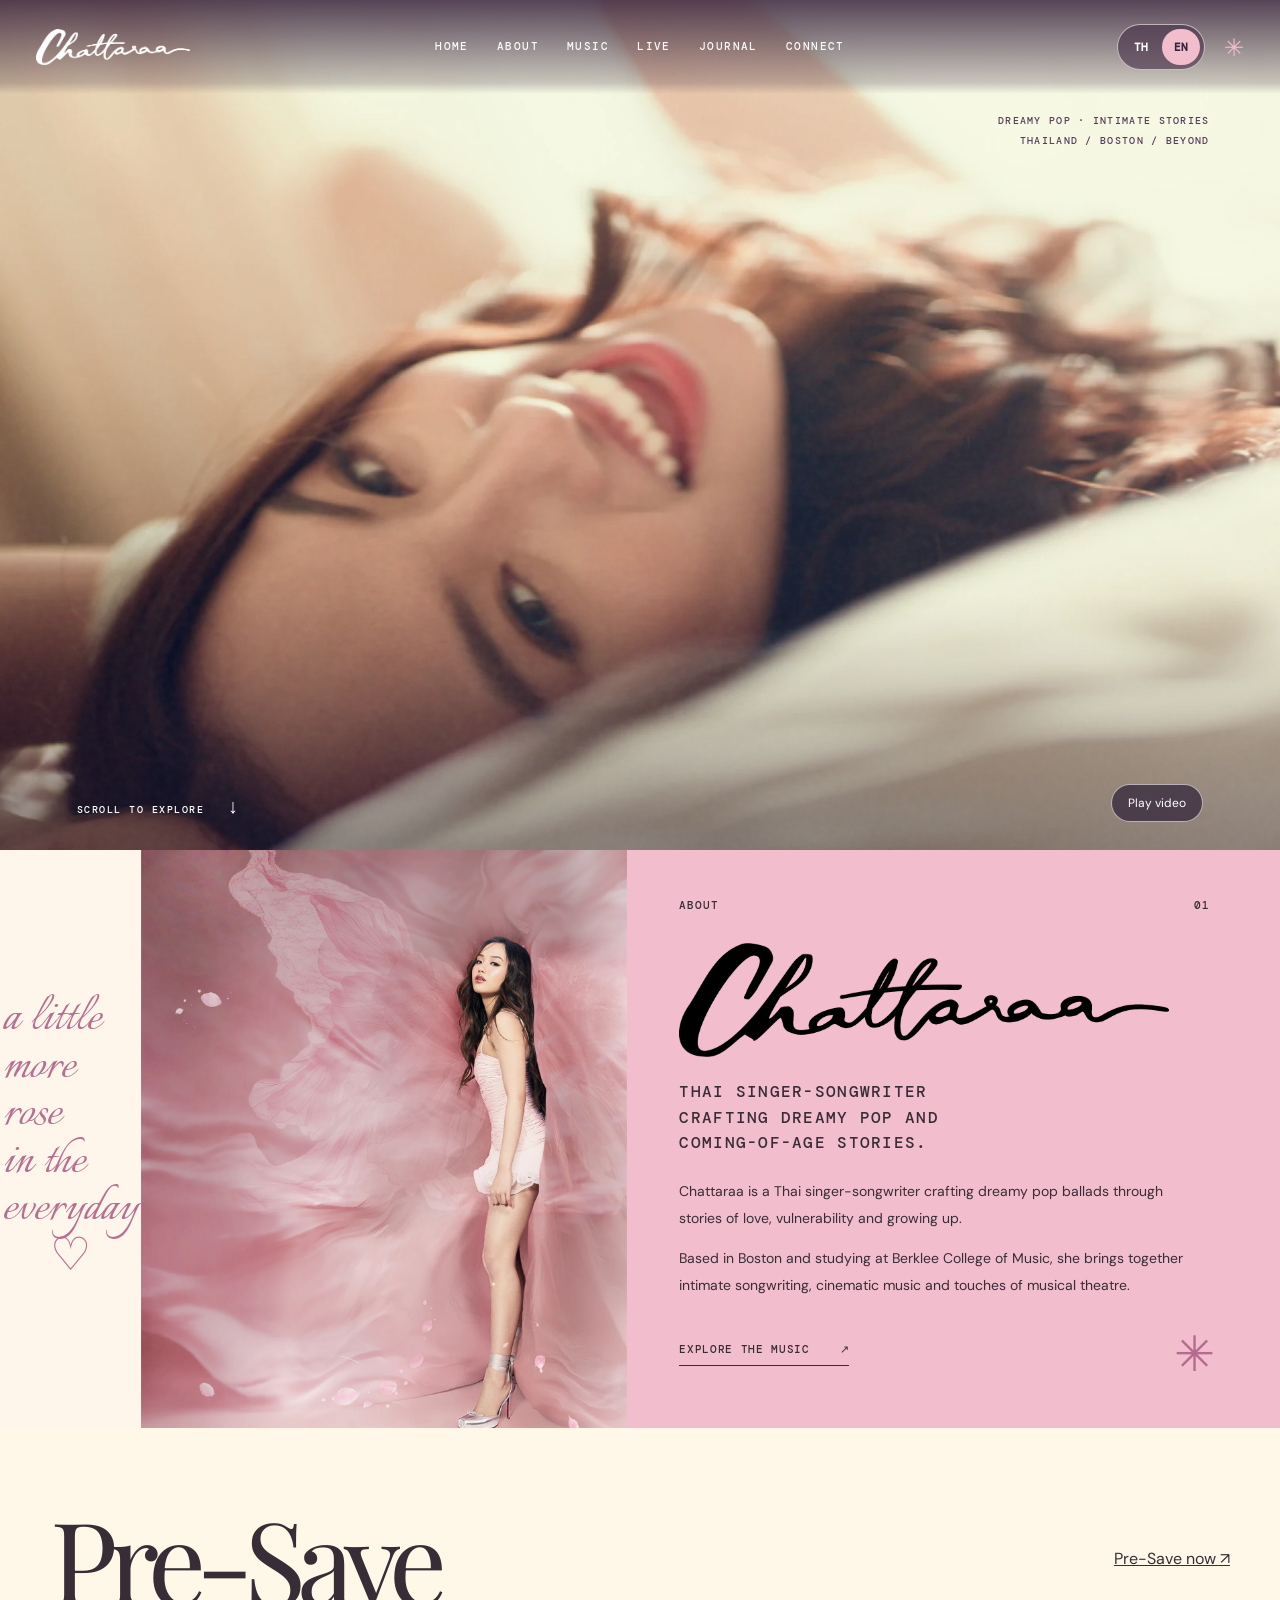
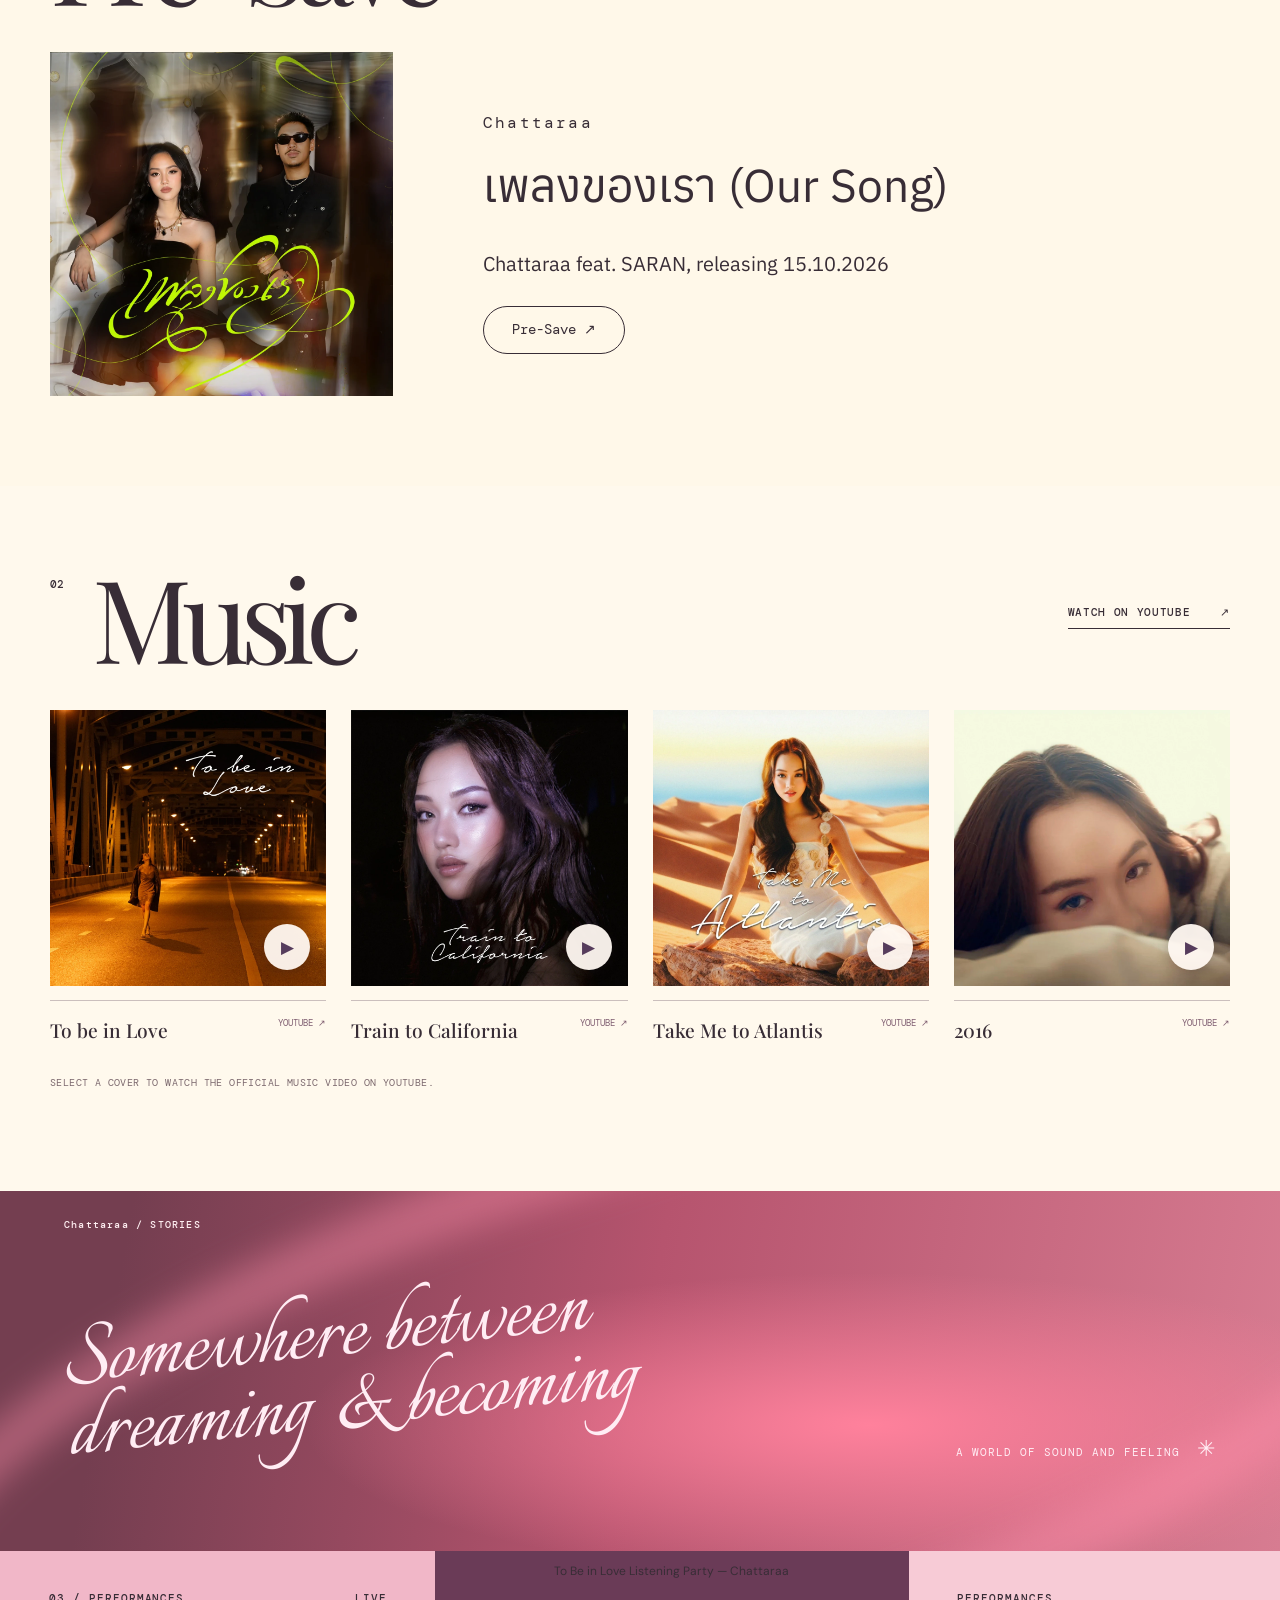
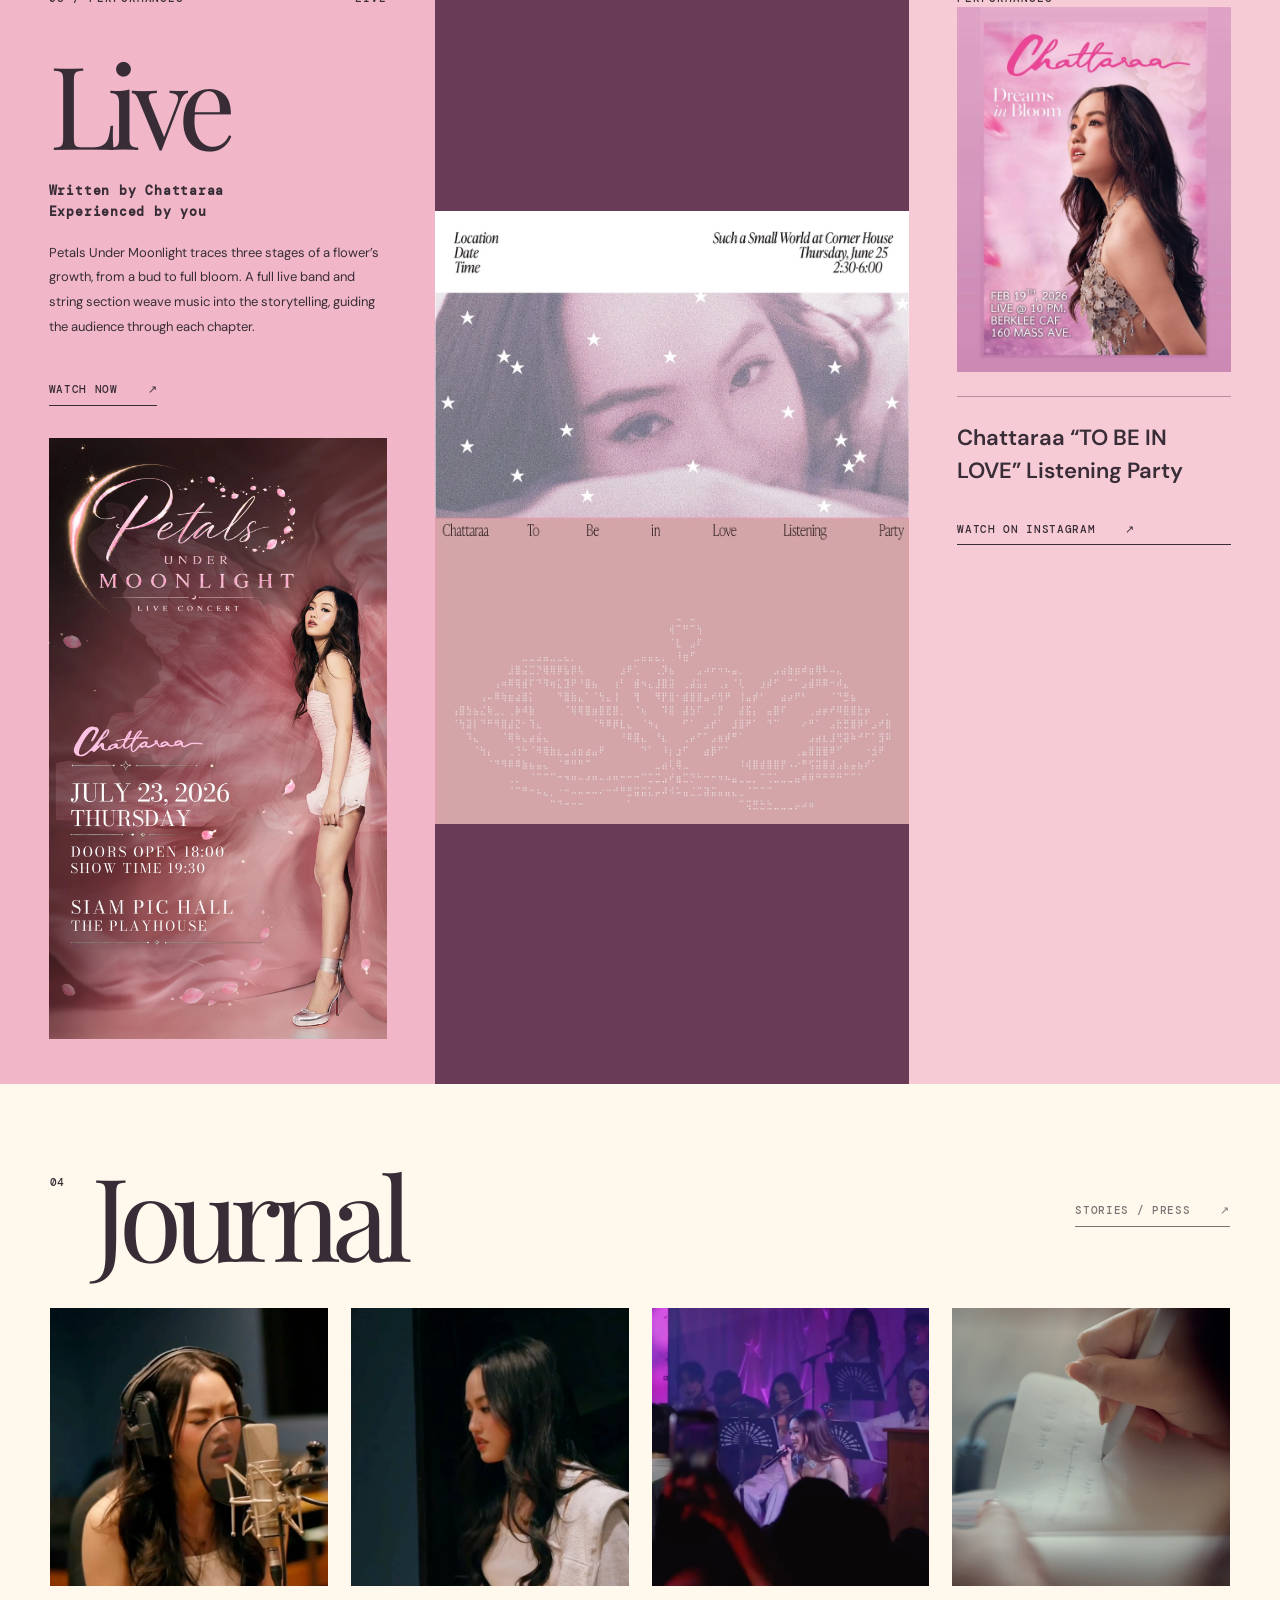
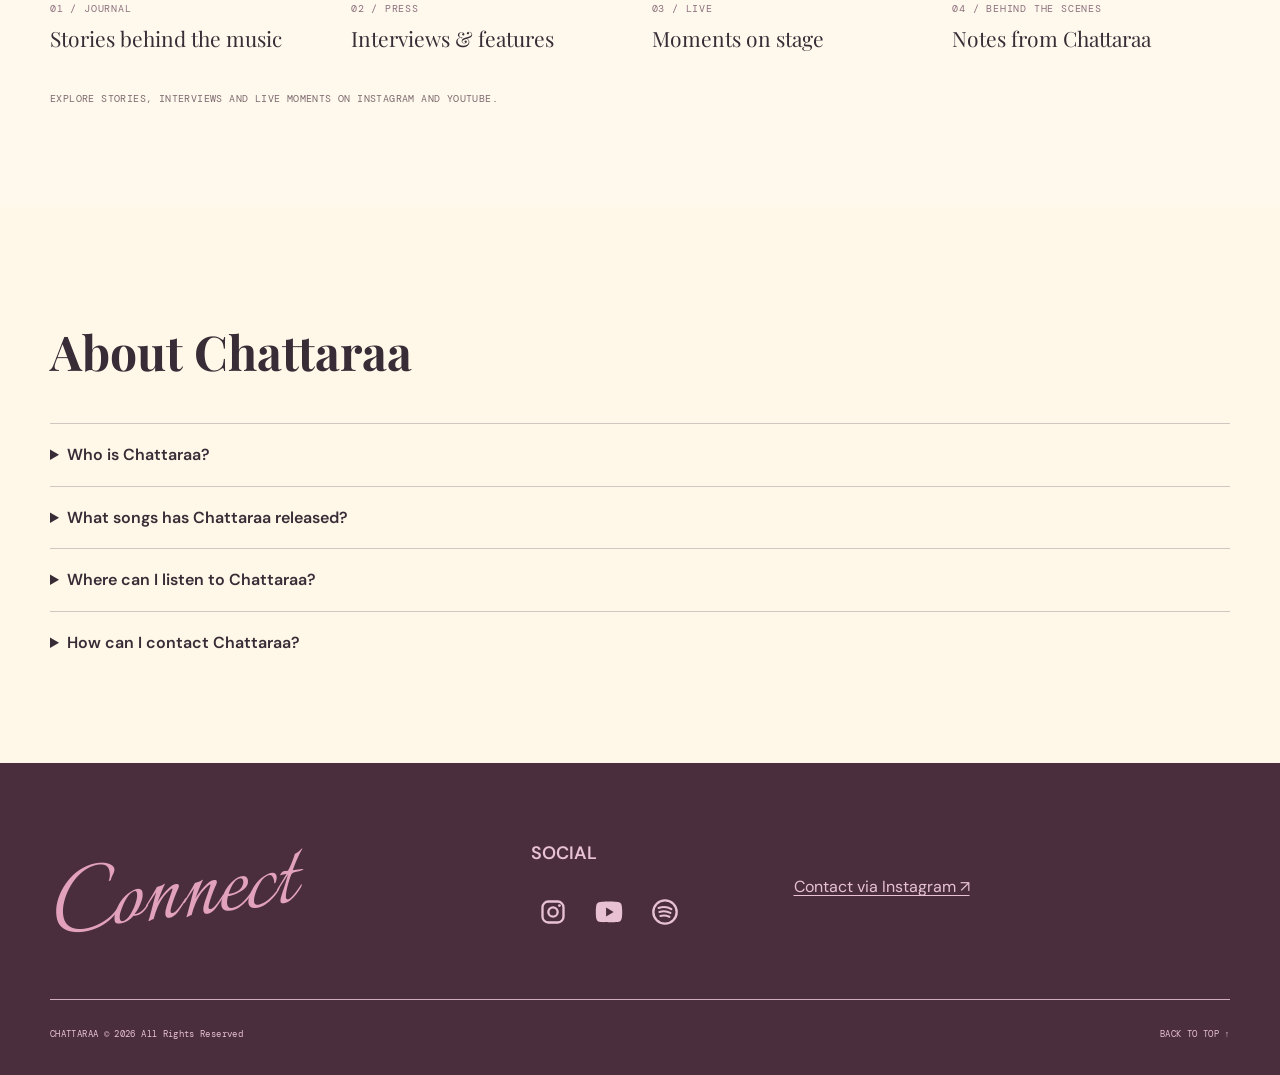
==== index.html @ 5d0ddc55 "Add Petals Under Moonlight poster below Watch Now" ====
<!DOCTYPE html>

<html lang="en">
<head>
<meta charset="utf-8"/>
<meta content="width=device-width, initial-scale=1" name="viewport"/>
<meta content="#563C5C" name="theme-color"/>
<meta content="index, follow, max-image-preview:large" name="robots"/>
<meta content="Chattaraa is a Thai singer-songwriter crafting dreamy pop ballads through stories of love, vulnerability and growing up." name="description"/>
<title>Chattaraa — Thai Singer-Songwriter | Official Website</title>
<link href="https://fonts.googleapis.com" rel="preconnect"/>
<link crossorigin="" href="https://fonts.gstatic.com" rel="preconnect"/>
<link href="https://fonts.googleapis.com/css2?family=Anuphan:wght@400;500;600&amp;family=DM+Mono:wght@400;500&amp;family=DM+Sans:wght@400;500;600;700&amp;family=Italianno&amp;family=Playfair+Display:ital,wght@0,400;0,500;0,600;1,400;1,500&amp;display=swap" rel="stylesheet"/>
<link rel="stylesheet" href="/assets/v12.css?v=20261012-live-sentence"/>
<link href="https://www.chattaraa.com/" rel="canonical"/><link href="https://www.chattaraa.com/" hreflang="en" rel="alternate"/><link href="https://www.chattaraa.com/th/" hreflang="th" rel="alternate"/><link href="https://www.chattaraa.com/" hreflang="x-default" rel="alternate"/><meta content="website" property="og:type"/><meta content="CHATTARAA" property="og:site_name"/><meta content="en_US" property="og:locale"/><meta content="Chattaraa — Thai Singer-Songwriter | Official Website" property="og:title"/><meta content="Chattaraa is a Thai singer-songwriter crafting dreamy pop ballads through stories of love, vulnerability and growing up." property="og:description"/><meta content="https://www.chattaraa.com/" property="og:url"/><meta content="https://www.chattaraa.com/assets/hero-chattaraa-1920.webp" property="og:image"/><meta content="summary_large_image" name="twitter:card"/><meta name="twitter:title" content="CHATTARAA — Official Website"/><meta name="twitter:image" content="https://www.chattaraa.com/assets/hero-chattaraa-1920.webp"/><meta name="chattaraa-version" content="12"/><script type="application/ld+json">{"@context": "https://schema.org", "@graph": [{"@type": "Person", "@id": "https://www.chattaraa.com/#artist", "name": "Chattaraa", "url": "https://www.chattaraa.com/", "jobTitle": "Singer-songwriter", "description": "Chattaraa is a Thai singer-songwriter crafting dreamy pop, intimate ballads and coming-of-age stories.", "image": "https://www.chattaraa.com/assets/portrait-chattaraa.webp", "sameAs": ["https://www.youtube.com/@chattaraa", "https://www.instagram.com/chattwan16/", "https://open.spotify.com/artist/7L1WY9iSSZenZPKcU98Fn6"]}, {"@type": "WebSite", "@id": "https://www.chattaraa.com/#website", "name": "Chattaraa Official Website", "url": "https://www.chattaraa.com/", "inLanguage": ["en", "th"], "publisher": {"@id": "https://www.chattaraa.com/#artist"}}, {"@type": "WebPage", "@id": "https://www.chattaraa.com/#webpage", "url": "https://www.chattaraa.com/", "name": "Chattaraa — Thai Singer-Songwriter | Official Website", "inLanguage": "en", "about": {"@id": "https://www.chattaraa.com/#artist"}, "isPartOf": {"@id": "https://www.chattaraa.com/#website"}}, {"@type": "MusicRecording", "name": "To be in Love", "byArtist": {"@id": "https://www.chattaraa.com/#artist"}, "url": "https://youtu.be/dDhB05XkDJM"}, {"@type": "MusicRecording", "name": "Train to California", "byArtist": {"@id": "https://www.chattaraa.com/#artist"}, "url": "https://youtu.be/4gaR9DZhMm0"}, {"@type": "MusicRecording", "name": "Take Me to Atlantis", "byArtist": {"@id": "https://www.chattaraa.com/#artist"}, "url": "https://youtu.be/C6jtJ0VgAyo"}, {"@type": "MusicRecording", "name": "2016", "byArtist": {"@id": "https://www.chattaraa.com/#artist"}, "url": "https://youtu.be/xAIUsuw0jmA"}, {"@type": "FAQPage", "@id": "https://www.chattaraa.com/#questions", "inLanguage": "en", "mainEntity": [{"@type": "Question", "name": "Who is Chattaraa?", "acceptedAnswer": {"@type": "Answer", "text": "Chattaraa is a Thai singer-songwriter crafting dreamy pop, intimate ballads and coming-of-age stories."}}, {"@type": "Question", "name": "What songs has Chattaraa released?", "acceptedAnswer": {"@type": "Answer", "text": "Featured music on this official website includes To be in Love, Train to California, Take Me to Atlantis and 2016."}}, {"@type": "Question", "name": "Where can I listen to Chattaraa?", "acceptedAnswer": {"@type": "Answer", "text": "Listen on Spotify or watch official music videos on the Chattaraa YouTube channel using the links on this website."}}, {"@type": "Question", "name": "How can I contact Chattaraa?", "acceptedAnswer": {"@type": "Answer", "text": "Use the official Instagram link in the Connect section for contact enquiries."}}]}]}</script><style>.artist-faq{background:#fff8e9}.artist-faq h2{font-family:var(--serif);font-size:clamp(28px,5vw,48px)}.artist-faq details{border-top:1px solid #563c5c44;padding:18px 0}.artist-faq summary{cursor:pointer;font-weight:600;line-height:1.6}.artist-faq p{max-width:800px;line-height:1.9}</style><style>.hero-video{width:100%;height:100%;object-fit:cover}.hero-video-toggle{position:absolute;z-index:8;right:6%;bottom:28px;border:1px solid #fff9;border-radius:24px;padding:10px 16px;background:#34253bbd;color:white;cursor:pointer;font:12px var(--body)}</style><style>.journal-card-link{display:block;color:inherit;text-decoration:none}.journal-card-link:focus-visible{outline:3px solid #563c5c;outline-offset:6px}.journal-card-link .journal-art{transition:filter .2s ease}.journal-card-link:hover .journal-art{filter:brightness(1.08)}.journal-card-link:hover h3{text-decoration:underline;text-underline-offset:5px}@media(prefers-reduced-motion:reduce){.journal-card-link .journal-art{transition:none}}</style><style>.journal-card .journal-photo{position:relative;padding:0;aspect-ratio:1/1;overflow:hidden;background:none}.journal-photo::before,.journal-photo::after{display:none}.journal-photo img{display:block;width:100%;height:100%;object-fit:cover}</style><style id="footer-social-icons">.connect-inner .social-links{gap:12px}.connect-inner .social-links a.social-icon{display:inline-flex;align-items:center;justify-content:center;width:44px;height:44px;min-width:44px;border:0;text-decoration:none;border-radius:8px;transition:opacity .2s}.connect-inner .social-links a.social-icon:hover{opacity:.75}.connect-inner .social-links a.social-icon:focus-visible{outline:2px solid currentColor;outline-offset:4px}.social-icon svg{display:block;width:28px;height:28px}</style>
<style>.live-intro .live-lead{text-transform:none;font-weight:600}</style>
<style>.performance-title{font:600 22px/1.5 var(--body);margin:0 0 22px;overflow-wrap:break-word}.performance-title a{text-decoration:none}.performance-title a:hover{text-decoration:underline;text-underline-offset:4px}</style>
<style>.performance-poster{display:block;margin:0 0 24px}.performance-poster img{display:block;width:100%;height:auto}.performance-poster:focus-visible{outline:3px solid currentColor;outline-offset:5px}</style>
<style>.live-poster-link{display:block;position:absolute;inset:0;color:inherit;text-decoration:none}.live-poster-link:focus-visible{outline:3px solid #fff;outline-offset:-6px}</style>
<style>.petals-poster-link{display:block;margin-top:32px}.petals-poster-link img{display:block;width:100%;height:auto}.petals-poster-link:focus-visible{outline:3px solid currentColor;outline-offset:5px}</style>
</head>
<body>
<a class="skip-link" href="#main-content">Skip to content</a>
<header class="site-header" id="site-header">
<a aria-label="Chattaraa — Home" class="wordmark" href="#home"><img alt="" aria-hidden="true" class="brand-logo" height="340" src="/assets/logo-chattaraa.png" width="1464"/><span class="visually-hidden">Chattaraa</span></a>
<button aria-controls="primary-navigation" aria-expanded="false" class="nav-toggle" type="button"><span aria-hidden="true" class="nav-toggle-lines"></span><span class="nav-toggle-label">MENU</span></button>
<nav aria-label="Main navigation" class="primary-nav" id="primary-navigation">
<a href="#home">Home</a>
<a href="#about">About</a>
<a href="https://open.spotify.com/artist/7L1WY9iSSZenZPKcU98Fn6?si=Bo3fWaKGSiuFNlSzbLu4Xw" target="_blank" rel="noopener noreferrer" aria-label="Music on Spotify (opens in a new tab)">Music</a>
<a href="#live">Live</a>
<a href="#journal">Journal</a>
<a href="#connect">Connect</a>
</nav>
<div class="header-actions"><div aria-label="Language selection" class="language-switch" role="group"><a aria-label="ภาษาไทย" data-language-target="th" href="/th/" lang="th">TH</a><a aria-current="page" aria-label="English" data-language-target="en" href="/" lang="en">EN</a></div><span aria-hidden="true" class="header-sparkle">✳</span></div>
</header>
<main id="main-content">
<section aria-labelledby="hero-title" class="hero" id="home">
<div aria-hidden="true" class="hero-grain"></div><h1 class="visually-hidden" id="hero-title">CHATTARAA</h1>
<div class="hero-photo-slot"><video id="home-video" class="hero-real-photo hero-video" autoplay muted loop playsinline preload="metadata" poster="/assets/hero-chattaraa-1920.webp" aria-label="Chattaraa cover video"><source src="/assets/home-cover.mp4" type="video/mp4"/></video></div>
<div class="hero-side-note">DREAMY POP · INTIMATE STORIES<br/>THAILAND / BOSTON / BEYOND</div>
<button type="button" class="hero-video-toggle" aria-controls="home-video">Pause video</button>
<a class="scroll-indicator" href="#about">Scroll to explore <span aria-hidden="true">↓</span></a>
</section>
<section aria-labelledby="about-title" class="about-section" id="about">
<aside aria-label="Decorative note" class="about-margin-note">a little<br/>more rose<br/>in the<br/>everyday <span aria-hidden="true">♡</span></aside>
<div class="about-photo-slot has-real-photo">
<img alt="Chattaraa in a pink outfit against a rose-pink floral editorial backdrop" class="about-photo-image" decoding="async" height="2048" loading="lazy" src="/assets/portrait-chattaraa.webp" width="1448"/>

</div>
<div class="about-copy">
<div class="section-kicker"><span>ABOUT</span><span>01</span></div>
<h2 class="about-brand-title" id="about-title"><img alt="" aria-hidden="true" class="about-brand-logo" height="340" src="/assets/logo-chattaraa.png" width="1464"/><span class="visually-hidden">Chattaraa</span></h2>
<p class="about-deck">THAI SINGER-SONGWRITER<br/>CRAFTING DREAMY POP AND<br/>COMING-OF-AGE STORIES.</p>
<p class="about-body">Chattaraa is a Thai singer-songwriter crafting dreamy pop ballads through stories of love, vulnerability and growing up.</p>
<p class="about-body">Based in Boston and studying at Berklee College of Music, she brings together intimate songwriting, cinematic music and touches of musical theatre.</p>
<a class="text-link" href="#music">EXPLORE THE MUSIC <span aria-hidden="true">↗</span></a>
<span aria-hidden="true" class="about-flower">✳</span>
</div>
</section>
<section aria-labelledby="presave-title" class="presave-section section-pad" id="pre-save">
<div class="wide-wrap">
<div class="section-heading"><h2 id="presave-title">Pre-Save</h2><a class="heading-link" href="https://orcd.co/chattaraa_our-song" target="_blank" rel="noopener noreferrer">Pre-Save now ↗</a></div>
<div class="presave-layout"><a class="presave-cover" href="https://orcd.co/chattaraa_our-song" target="_blank" rel="noopener noreferrer" aria-label="Pre-Save เพลงของเรา (Our Song) — opens in a new tab"><img src="/assets/our-song-presave.webp" alt="เพลงของเรา — Our Song cover artwork" width="2400" height="2400" loading="lazy" decoding="async"/></a><div class="presave-copy"><p class="presave-kicker">Chattaraa</p><h3>เพลงของเรา (Our Song)</h3><p class="presave-release">Chattaraa feat. SARAN, releasing 15.10.2026</p><a class="presave-button" href="https://orcd.co/chattaraa_our-song" target="_blank" rel="noopener noreferrer">Pre-Save ↗</a></div></div>
</div></section>
<section aria-labelledby="music-title" class="music-section section-pad" id="music">
<div class="section-heading wide-wrap"><span class="index">02</span><h2 id="music-title">Music</h2><a class="text-link heading-link" href="https://www.youtube.com/@chattaraa" rel="noopener noreferrer" target="_blank">WATCH ON YOUTUBE <span aria-hidden="true">↗</span></a></div>
<div class="music-grid wide-wrap"><article class="record-card record-video-card"><a aria-label="Watch Chattaraa - To be in Love (Official Music Video) on YouTube (opens in a new tab)" class="record-video-link" href="https://youtu.be/dDhB05XkDJM" rel="noopener noreferrer" target="_blank"><div class="record-art video-cover approved-artwork"><img alt="To be in Love — official cover artwork by Chattaraa" class="official-cover-image" decoding="async" height="1024" loading="lazy" src="/assets/cover-to-be-in-love.webp" width="1024"/><span aria-hidden="true" class="video-play">▶</span></div><div class="record-meta"><h3>To be in Love</h3><span>YOUTUBE ↗</span></div></a></article><article class="record-card record-video-card"><a aria-label="Watch Chattaraa - Train to California (Official Music Video) on YouTube (opens in a new tab)" class="record-video-link" href="https://youtu.be/4gaR9DZhMm0" rel="noopener noreferrer" target="_blank"><div class="record-art video-cover approved-artwork"><img alt="Train to California — official cover artwork by Chattaraa" class="official-cover-image" decoding="async" height="1024" loading="lazy" src="/assets/cover-train-to-california.webp" width="1024"/><span aria-hidden="true" class="video-play">▶</span></div><div class="record-meta"><h3>Train to California</h3><span>YOUTUBE ↗</span></div></a></article><article class="record-card record-video-card"><a aria-label="Watch Chattaraa - Take Me to Atlantis (Official Music Video) on YouTube (opens in a new tab)" class="record-video-link" href="https://youtu.be/C6jtJ0VgAyo" rel="noopener noreferrer" target="_blank"><div class="record-art video-cover approved-artwork"><img alt="Take Me to Atlantis — official cover artwork by Chattaraa" class="official-cover-image" decoding="async" height="1024" loading="lazy" src="/assets/cover-take-me-to-atlantis.webp" width="1024"/><span aria-hidden="true" class="video-play">▶</span></div><div class="record-meta"><h3>Take Me to Atlantis</h3><span>YOUTUBE ↗</span></div></a></article><article class="record-card record-video-card"><a aria-label="Watch Chattaraa - 2016 (Official Music Video) on YouTube (opens in a new tab)" class="record-video-link" href="https://youtu.be/xAIUsuw0jmA" rel="noopener noreferrer" target="_blank"><div class="record-art video-cover approved-artwork"><img alt="2016 — official cover artwork by Chattaraa" class="official-cover-image" decoding="async" height="1024" loading="lazy" src="/assets/cover-2016.webp" width="1024"/><span aria-hidden="true" class="video-play">▶</span></div><div class="record-meta"><h3>2016</h3><span>YOUTUBE ↗</span></div></a></article></div>
<p class="music-note wide-wrap">Select a cover to watch the official music video on YouTube.</p>
</section>
<section aria-label="Editorial artwork" class="editorial-band">
<span class="image-tag">Chattaraa / STORIES</span>
<div class="editorial-band-overlay"><span class="band-type">Somewhere between<br/>dreaming &amp; becoming</span><span class="band-small">A WORLD OF SOUND AND FEELING <span aria-hidden="true">✳</span></span></div>
</section>
<section aria-labelledby="live-title" class="live-section" id="live">
<div class="live-intro">
<div class="section-kicker"><span>03 / PERFORMANCES</span><span>LIVE</span></div>
<h2 id="live-title">Live</h2>
<p class="live-lead">Written by Chattaraa<br/>Experienced by you</p>
<p>Petals Under Moonlight traces three stages of a flower’s growth, from a bud to full bloom. A full live band and string section weave music into the storytelling, guiding the audience through each chapter.</p>
<a class="text-link" href="https://www.instagram.com/reel/DbOH10ABBhn/?rpxt=Y2llNjk0eHlqYjY5" target="_blank" rel="noopener noreferrer" aria-label="Watch now on Instagram (opens in a new tab)">WATCH NOW <span aria-hidden="true">↗</span></a>
<a class="petals-poster-link" href="https://www.instagram.com/reel/DbOH10ABBhn/?rpxt=Y2llNjk0eHlqYjY5" target="_blank" rel="noopener noreferrer" aria-label="Watch Petals Under Moonlight on Instagram (opens in a new tab)"><img src="/assets/petals-under-moonlight.webp" alt="Chattaraa Petals Under Moonlight Live Concert poster" width="1152" height="2048" loading="lazy" decoding="async"/></a>
</div>
<div aria-label="Chattaraa performance poster" class="live-image has-dreams-poster"><a class="live-poster-link" href="https://www.instagram.com/reel/DaVQAoDhnBY/?psln=eXkwczB1cXl4OTdu" target="_blank" rel="noopener noreferrer" aria-label="Watch To Be in Love Listening Party on Instagram (opens in a new tab)"><img alt="Chattaraa To Be in Love Listening Party poster" class="live-poster-image" decoding="async" height="1456" loading="lazy" src="/assets/listening-party.webp" width="1125"/><p class="poster-caption">To Be in Love Listening Party — Chattaraa</p></a></div>
<div class="live-events">
<div class="section-kicker"><span>PERFORMANCES</span></div>
<a class="performance-poster" href="https://www.instagram.com/reel/DaVQAoDhnBY/?psln=eXkwczB1cXl4OTdu" target="_blank" rel="noopener noreferrer" aria-label="Watch Chattaraa To Be in Love Listening Party on Instagram (opens in a new tab)"><img src="/assets/dreams-in-bloom.webp" alt="Chattaraa Dreams in Bloom performance poster" width="1206" height="1608" loading="lazy" decoding="async"/></a>
<div class="event-row"><h4 class="performance-title"><a href="https://www.instagram.com/reel/DaVQAoDhnBY/?psln=eXkwczB1cXl4OTdu" target="_blank" rel="noopener noreferrer">Chattaraa “TO BE IN LOVE” Listening Party</a></h4><a class="text-link" href="https://www.instagram.com/reel/DaVQAoDhnBY/?psln=eXkwczB1cXl4OTdu" target="_blank" rel="noopener noreferrer" aria-label="Watch Chattaraa on stage on Instagram (opens in a new tab)">WATCH ON INSTAGRAM <span aria-hidden="true">↗</span></a></div>
</div>
</section>
<section aria-labelledby="journal-title" class="journal-section section-pad" id="journal">
<div class="section-heading wide-wrap"><span class="index">04</span><h2 id="journal-title">Journal</h2><span class="text-link heading-link muted-link">STORIES / PRESS <span aria-hidden="true">↗</span></span></div>
<div class="journal-grid wide-wrap">
<a class="journal-card journal-card-link" href="https://www.instagram.com/reel/Dd1QIL_hreR/" target="_blank" rel="noopener noreferrer" aria-label="Stories behind the music — watch on Instagram (opens in a new tab)"><div class="journal-art journal-one journal-photo"><img src="/assets/journal-stories.webp" alt="Chattaraa recording vocals in the studio" width="863" height="863" loading="lazy" decoding="async"/></div><div class="journal-sub">01 / JOURNAL</div><h3>Stories behind the music</h3></a>
<a class="journal-card journal-card-link" href="https://www.youtube.com/live/zQk-ovyCIOA" target="_blank" rel="noopener noreferrer" aria-label="Interviews &amp; features — watch on YouTube (opens in a new tab)"><div class="journal-art journal-two journal-photo"><img src="/assets/journal-interviews.webp" alt="Chattaraa interviews and recording sessions" width="847" height="847" loading="lazy" decoding="async"/></div><div class="journal-sub">02 / PRESS</div><h3>Interviews &amp; features</h3></a>
<a class="journal-card journal-card-link" href="https://www.instagram.com/reel/Dcuesbutjx8/" target="_blank" rel="noopener noreferrer" aria-label="Moments on stage — watch on Instagram (opens in a new tab)"><div class="journal-art journal-three journal-photo"><img src="/assets/journal-stage.webp" alt="Chattaraa performing on stage" width="1395" height="1395" loading="lazy" decoding="async"/></div><div class="journal-sub">03 / LIVE</div><h3>Moments on stage</h3></a>
<a class="journal-card journal-card-link" href="https://www.instagram.com/reel/Ddtb8Q-hK5d/" target="_blank" rel="noopener noreferrer" aria-label="Notes from Chattaraa — watch on Instagram (opens in a new tab)"><div class="journal-art journal-four journal-photo"><img src="/assets/journal-notes.webp" alt="Chattaraa writing notes in a notebook" width="978" height="978" loading="lazy" decoding="async"/></div><div class="journal-sub">04 / BEHIND THE SCENES</div><h3>Notes from Chattaraa</h3></a>
</div>
<p class="journal-note wide-wrap">Explore stories, interviews and live moments on Instagram and YouTube.</p>
</section>
<section class="artist-faq section-pad" aria-labelledby="faq-title" id="questions"><div class="wide-wrap"><h2 id="faq-title">About Chattaraa</h2><details><summary>Who is Chattaraa?</summary><p>Chattaraa is a Thai singer-songwriter crafting dreamy pop, intimate ballads and coming-of-age stories.</p></details><details><summary>What songs has Chattaraa released?</summary><p>Featured music on this official website includes To be in Love, Train to California, Take Me to Atlantis and 2016.</p></details><details><summary>Where can I listen to Chattaraa?</summary><p>Listen on Spotify or watch official music videos on the Chattaraa YouTube channel using the links on this website.</p></details><details><summary>How can I contact Chattaraa?</summary><p>Use the official Instagram link in the Connect section for contact enquiries.</p></details></div></section>
<section aria-labelledby="connect-title" class="connect-section" id="connect">
<div class="connect-inner wide-wrap">
<h2 class="connect-script" id="connect-title">Connect</h2>
<div class="connect-social"><h3>SOCIAL</h3><div class="social-links"><a href="https://www.instagram.com/chattwan16/" rel="noopener noreferrer" target="_blank" class="social-icon" aria-label="Instagram" title="Instagram"><svg viewBox="0 0 24 24" aria-hidden="true" focusable="false"><rect x="3" y="3" width="18" height="18" rx="5" fill="none" stroke="currentColor" stroke-width="2"/><circle cx="12" cy="12" r="4" fill="none" stroke="currentColor" stroke-width="2"/><circle cx="17.5" cy="6.5" r="1.2" fill="currentColor"/></svg></a><a href="https://www.youtube.com/@chattaraa" rel="noopener noreferrer" target="_blank" class="social-icon" aria-label="YouTube" title="YouTube"><svg viewBox="0 0 24 24" aria-hidden="true" focusable="false"><path fill="currentColor" d="M23 7s-.2-1.7-1-2.5C21 3.5 19.8 3.5 19.3 3.4 15.5 3.1 12 3.1 12 3.1s-3.5 0-7.3.3C4.2 3.5 3 3.5 2 4.5 1.2 5.3 1 7 1 7S.7 9 .7 11v2c0 2 .3 4 .3 4s.2 1.7 1 2.5c1 1 2.4 1 3 1.1 2.2.2 7 .3 7 .3s3.5 0 7.3-.3c.5-.1 1.7-.1 2.7-1.1.8-.8 1-2.5 1-2.5s.3-2 .3-4v-2C23.3 9 23 7 23 7ZM9.5 15.8V8.2l6.5 3.8-6.5 3.8Z"/></svg></a><a href="https://open.spotify.com/artist/7L1WY9iSSZenZPKcU98Fn6" rel="noopener noreferrer" target="_blank" class="social-icon" aria-label="Spotify" title="Spotify"><svg viewBox="0 0 24 24" aria-hidden="true" focusable="false"><circle cx="12" cy="12" r="10" fill="none" stroke="currentColor" stroke-width="2"/><path d="M6.5 8.5c4-1.2 8-.8 11 1M7.2 12c3.3-1 6.8-.6 9.4.8M8 15.4c2.7-.7 5.4-.4 7.7.7" fill="none" stroke="currentColor" stroke-width="1.8" stroke-linecap="round"/></svg></a></div></div>
<div class="connect-booking"><a href="https://www.instagram.com/chattwan16/" rel="noopener noreferrer" target="_blank">Contact via Instagram ↗</a></div>
</div>
<footer class="site-footer wide-wrap"><p>CHATTARAA © <span id="copyright-year">2026</span> All Rights Reserved</p><a href="#home" aria-label="Back to top">BACK TO TOP ↑</a></footer>
</section>
</main>

<script>const navToggle = document.querySelector('.nav-toggle');
const navigation = document.querySelector('#primary-navigation');
const navLinks = navigation.querySelectorAll('a');
function closeMenu() {
  navToggle.setAttribute('aria-expanded', 'false');
  navigation.classList.remove('open');
  document.body.classList.remove('menu-open');
}
navToggle.addEventListener('click', () => {
  const isOpen = navToggle.getAttribute('aria-expanded') === 'true';
  navToggle.setAttribute('aria-expanded', String(!isOpen));
  navigation.classList.toggle('open', !isOpen);
  document.body.classList.toggle('menu-open', !isOpen);
});
navLinks.forEach(link => link.addEventListener('click', closeMenu));
document.addEventListener('keydown', event => {
  if (event.key === 'Escape' && navigation.classList.contains('open')) {
    closeMenu();
    navToggle.focus();
  }
});
window.addEventListener('resize', () => {
  if (window.innerWidth > 800) closeMenu();
});
document.querySelector('#copyright-year').textContent = new Date().getFullYear();


// Keep current section when switching between static Thai/English pages.
for (const link of document.querySelectorAll('[data-language-target]')) {
  link.addEventListener('click', event => {
    if (event.metaKey || event.ctrlKey || event.shiftKey || event.altKey || event.button !== 0) return;
    const next = link.getAttribute('href');
    if (!next) return;
    event.preventDefault();
    try { localStorage.setItem('chattaraa-preferred-language', link.dataset.languageTarget); } catch (_) {}
    location.assign(next + (location.hash || ''));
  });
}
</script>
<script>const heroVideo=document.querySelector("#home-video");const videoToggle=document.querySelector(".hero-video-toggle");const reducedMotion=matchMedia("(prefers-reduced-motion: reduce)");function syncVideoButton(){videoToggle.textContent=heroVideo.paused?"Play video":"Pause video";}if(reducedMotion.matches){heroVideo.autoplay=false;heroVideo.pause();}videoToggle.addEventListener("click",()=>{if(heroVideo.paused){heroVideo.play().catch(syncVideoButton);}else{heroVideo.pause();}});heroVideo.addEventListener("play",syncVideoButton);heroVideo.addEventListener("pause",syncVideoButton);syncVideoButton();</script></body>
</html>
---- assets/v12.css ----
:root{--violet:#563c5c;--violet-dark:#34253b;--orchid:#f2bdcd;--pink-light:#f8dde1;--sea:#e098ac;--burgundy:#68002c;--cream:#fff8e9;--sky:#a6c9dd;--ink:#382d36;--mono:'DM Mono',ui-monospace,monospace;--body:'DM Sans',Arial,sans-serif;--serif:'Playfair Display',Georgia,serif;--hand:'Italianno','Brush Script MT',cursive;--content:1360px}*,*:before,*:after{box-sizing:border-box}html{scroll-behavior:smooth;scroll-padding-top:74px}body{margin:0;background:var(--cream);color:var(--ink);font-family:var(--body);font-weight:400;-webkit-font-smoothing:antialiased}body.menu-open{overflow:hidden}a{color:inherit}a:focus-visible,button:focus-visible{outline:3px solid #ad285e;outline-offset:4px}button{font:inherit}.wide-wrap{width:min(calc(100% - 100px),var(--content));margin-inline:auto}.skip-link{position:fixed;top:-100px;left:20px;background:#fff;color:#000;z-index:9999;padding:12px}.skip-link:focus{top:12px}.site-header{position:absolute;left:0;right:0;top:0;min-height:82px;padding:24px max(36px,calc((100vw - 1450px)/2));z-index:30;display:grid;grid-template-columns:1fr auto 1fr;gap:30px;align-items:center;color:#fff}.wordmark,.footer-brand{font-family:var(--serif);font-size:25px;letter-spacing:.045em;text-decoration:none;font-weight:400;white-space:nowrap}.wordmark .star{font-size:12px;vertical-align:top;margin-left:5px;color:#fff2bd}.primary-nav{display:flex;align-items:center;gap:28px}.primary-nav a{font:500 11px/1.4 var(--mono);text-decoration:none;text-transform:uppercase;letter-spacing:.13em;opacity:.96}.primary-nav a:hover{text-decoration:underline;text-underline-offset:6px}.header-sparkle{justify-self:end;color:var(--orchid);font-size:24px}.nav-toggle{display:none}.hero{height:min(850px,96svh);min-height:650px;position:relative;overflow:hidden;background:linear-gradient(110deg,#62405b 0%,#9e677f 32%,#bc899f 63%,#51384e 100%);color:#fff}.hero-grain{position:absolute;inset:0;pointer-events:none;z-index:3;opacity:.16;background-image:url("data:image/svg+xml,%3Csvg viewBox='0 0 160 160' xmlns='http://www.w3.org/2000/svg'%3E%3Cfilter id='n'%3E%3CfeTurbulence type='fractalNoise' baseFrequency='.7' numOctaves='3' stitchTiles='stitch'/%3E%3C/filter%3E%3Crect width='100%25' height='100%25' filter='url(%23n)' opacity='.34'/%3E%3C/svg%3E");mix-blend-mode:screen}.hero-photo-slot{position:absolute;inset:0;overflow:hidden;background:radial-gradient(ellipse at 61% 24%,#ffdce080,transparent 33%),radial-gradient(ellipse at 84% 70%,#f2b4bf8c,transparent 35%),linear-gradient(145deg,#704e69 10%,#ad7f93 48%,#66435e 90%)}.hero-photo-slot::before{content:'';position:absolute;inset:17% 18% -25% 30%;background:linear-gradient(135deg,#ffdfdf55,transparent 45%),radial-gradient(ellipse at 45% 34%,#ffe3df99 0 2%,transparent 38%),linear-gradient(175deg,#c77e96,#704b68 70%);filter:blur(40px);border-radius:43% 57% 32% 68%}.hero-photo-slot::after{content:'';position:absolute;inset:0;background:linear-gradient(90deg,#402c48a8,transparent 63%),linear-gradient(0deg,#35263da1,transparent 36%)}.hero-glow{position:absolute;width:48vw;height:48vw;max-width:760px;max-height:760px;right:9%;top:8%;background:radial-gradient(circle,#f5cad180,transparent 68%);filter:blur(20px);mix-blend-mode:screen}.hero-orbit{position:absolute;z-index:1;border:1px solid #fff2d74a;border-radius:50%;transform:rotate(-24deg)}.orbit-one{width:50vw;height:30vw;top:25%;right:-7%}.orbit-two{width:38vw;height:48vw;top:-10%;right:23%;opacity:.32}.placeholder-id,.placeholder-bottom,.image-tag,.photo-caption{position:absolute;z-index:5;font:500 10px/1.6 var(--mono);letter-spacing:.12em;color:#ffeff2}.placeholder-id{top:145px;right:6%}.placeholder-bottom{bottom:38px;right:5%;border:1px solid #ffffff5a;padding:9px 14px;border-radius:30px}.hero-message{position:absolute;z-index:6;top:29%;left:max(6%,calc((100vw - 1330px)/2));width:min(44%,550px)}.hero-script{font:normal clamp(65px,9.5vw,152px)/.73 var(--hand);letter-spacing:.008em;margin:0;color:#ffe1e8;text-shadow:0 2px 24px #2e1b3526;transform:rotate(-8deg)}.hero-script em{font-style:normal;white-space:nowrap}.hand-heart{display:inline-block;margin-left:12px;transform:rotate(12deg)}.tiny-asterisk{display:block;font-size:36px;color:#f0b4cf;margin-top:53px;margin-left:15px}.hero-side-note{position:absolute;right:6%;top:30%;z-index:5;font:500 10px/2 var(--mono);letter-spacing:.13em;text-align:right;color:#ffecf4}.scroll-indicator{position:absolute;bottom:34px;left:max(6%,calc((100vw - 1330px)/2));z-index:6;font:500 10px/1 var(--mono);letter-spacing:.15em;text-decoration:none;text-transform:uppercase}.scroll-indicator span{margin-left:15px;font-size:20px}.about-section{min-height:550px;display:grid;grid-template-columns:11% 38% 51%;background:var(--orchid)}.about-margin-note{background:#fff6eb;color:#b66f90;display:flex;flex-direction:column;justify-content:center;align-items:center;text-align:left;font:58px/.82 var(--hand);padding:20px;transform:none}.about-margin-note span{margin-top:10px;font-size:46px}.about-photo-slot{min-height:560px;position:relative;overflow:hidden;background:radial-gradient(ellipse at 60% 40%,#f0c4cc 0,#b96e8b 36%,#5a3a55 90%)}.about-photo-slot:after{content:'';position:absolute;inset:8%;border:1px solid #ffecdf8a;pointer-events:none}.about-photo-slot::before{content:'';position:absolute;width:50%;height:70%;left:15%;top:16%;border-radius:70% 25% 60% 35%;background:linear-gradient(150deg,#fff4e4a8,#864e7199);filter:blur(25px);transform:rotate(23deg)}.photo-slot .image-tag{top:26px;left:25px}.photo-caption{bottom:25px;right:25px}.photo-glyph{position:absolute;z-index:3;top:29%;left:44%;font-size:155px;color:#ffe5f38a;font-family:var(--serif)}.about-copy{padding:48px clamp(38px,5.5vw,110px) 62px 8%;position:relative}.section-kicker{display:flex;justify-content:space-between;gap:20px;font:500 11px/1.4 var(--mono);letter-spacing:.09em}.about-copy h2{font:400 clamp(65px,8.5vw,132px)/.95 var(--serif);margin:30px 0 22px;letter-spacing:-.065em;color:#2e202c}.dot{color:#a74974}.about-deck{font:500 clamp(13px,1.25vw,17px)/1.6 var(--mono);letter-spacing:.08em;margin:0 0 22px}.about-body{max-width:510px;font-size:14px;line-height:1.9;margin:0 0 14px}.text-link{font:500 11px/1.5 var(--mono);letter-spacing:.06em;text-decoration:none;display:inline-flex;gap:30px;align-items:center;border-bottom:1px solid currentColor;padding-bottom:7px}.about-copy .text-link{margin-top:29px}.about-flower{font-size:49px;position:absolute;bottom:42px;right:65px;color:#b36c90}.section-pad{padding:72px 0 90px}.music-section,.journal-section{background:#fff9ed}.section-heading{display:flex;gap:28px;align-items:center;margin-bottom:35px}.section-heading h2{font:400 clamp(65px,9vw,122px)/1.02 var(--serif);letter-spacing:-.08em;margin:0 auto 0 0}.section-heading .index{font:500 11px var(--mono);align-self:flex-start;margin-top:19px}.section-heading .heading-link{align-self:center}.music-grid{display:grid;grid-template-columns:repeat(3,minmax(0,1fr));gap:26px}.record-art{aspect-ratio:1/1;position:relative;overflow:hidden}.record-art:after,.journal-art:after{content:'';position:absolute;inset:0;opacity:.14;pointer-events:none;background-image:url("data:image/svg+xml,%3Csvg xmlns='http://www.w3.org/2000/svg' width='100' height='100'%3E%3Cfilter id='n'%3E%3CfeTurbulence type='fractalNoise' baseFrequency='.64' numOctaves='3' stitchTiles='stitch'/%3E%3C/filter%3E%3Crect width='100%25' height='100%25' filter='url(%23n)'/%3E%3C/svg%3E")}.art-california{background:radial-gradient(circle at 80% 20%,#fff3e7,transparent 35%),linear-gradient(145deg,#80556c,#d99da9 45%,#563c5c)}.art-atlantis{background:radial-gradient(circle at 60% 72%,#fcf5e6 0 5%,transparent 30%),linear-gradient(160deg,#9fc8c9,#eac7d9 60%,#b58ca5)}.art-romantic{background:radial-gradient(circle at 35% 20%,#ffe6e8,transparent 40%),linear-gradient(140deg,#f0abb9,#a35e83 65%,#492c56)}.art-label{position:absolute;z-index:2;top:20px;left:20px;font:10px/1.5 var(--mono);letter-spacing:.13em;color:#fff}.art-scratch{font:clamp(40px,5.5vw,85px)/.83 var(--hand);position:absolute;z-index:1;color:#fff5e9;left:12%;top:42%;transform:rotate(-13deg);text-align:center;text-shadow:0 2px 20px #0002}.record-meta{display:flex;justify-content:space-between;align-items:baseline;gap:12px;padding:17px 0 0;border-top:1px solid #5033484b;margin-top:14px}.record-meta h3{font:500 clamp(15px,1.5vw,20px)/1.35 var(--serif);margin:0}.record-meta span{font:9px/1.2 var(--mono);white-space:nowrap;color:#805f72}.music-note,.journal-note{font:10px/1.7 var(--mono);color:#7d6a6f;margin-top:30px;text-transform:uppercase;letter-spacing:.04em}.editorial-band{position:relative;min-height:360px;background:radial-gradient(ellipse at 68% 65%,#ff819c 0%,#fa789500 46%),linear-gradient(100deg,#743e50 10%,#b6546e 50%,#d77c91);color:#ffedf4;overflow:hidden}.editorial-band:before{content:'';position:absolute;width:130%;height:160%;left:-12%;top:-20%;border-radius:45%;border:55px solid #ff8eaa66;transform:rotate(-18deg);filter:blur(16px)}.editorial-band .image-tag{top:26px;left:5%}.editorial-band-overlay{position:relative;min-height:360px;padding:80px max(5%,calc((100vw - var(--content))/2));display:flex;justify-content:space-between;align-items:center;gap:30px}.band-type{font:clamp(66px,8vw,116px)/.7 var(--hand);transform:rotate(-6deg)}.band-small{font:11px/2 var(--mono);letter-spacing:.09em;align-self:end;text-align:right}.band-small span{font-size:22px;margin-left:9px}.live-section{display:grid;grid-template-columns:34% 37% 29%;min-height:540px;background:#f1b7c8}.live-intro,.live-events{padding:40px clamp(24px,3.8vw,75px) 45px}.live-intro h2{font:400 clamp(70px,9vw,126px)/1 var(--serif);letter-spacing:-.08em;margin:38px 0 20px}.live-lead{font:600 13px/1.65 var(--mono);letter-spacing:.06em;text-transform:none}.live-intro>p:not(.live-lead){font-size:13px;line-height:1.9;margin:18px 0 38px;max-width:380px}.muted-link{opacity:.65;cursor:default}.live-image{position:relative;min-height:530px;background:linear-gradient(90deg,#753c5b 0 2%,transparent 2% 7%,#8c5271 7% 9%,transparent 9% 12%,#6c314b 12% 19%,transparent 19% 22%,#a45d7d 22% 24%,transparent 24% 31%,#693450 31% 36%,transparent 36% 40%,#aa6985 40% 45%,transparent 45% 47%,#6c314b 47% 55%,transparent 55% 58%,#944d69 58% 65%,transparent 65% 69%,#673047 69% 72%,transparent 72% 76%,#995472 76% 81%,transparent 81%),linear-gradient(#813f62,#be7e9a);overflow:hidden}.live-image:before{content:'';position:absolute;inset:0;background:radial-gradient(ellipse at 50% 55%,#ffc9d688,transparent 45%),linear-gradient(#5c284255,transparent 50%,#2c122866)}.live-hand{position:absolute;z-index:4;top:28%;left:20%;right:20%;color:#ffcee3;text-align:center;font:clamp(66px,7vw,115px)/.76 var(--hand);transform:rotate(-7deg)}.live-events{background:#f7cbd6}.live-events h3{font:400 54px var(--serif);letter-spacing:-.07em;margin:42px 0 26px}.event-row{border-top:1px solid #5d3c4b69;padding:24px 0;display:flex;flex-direction:column;gap:12px}.event-row>span,.event-row small{font:10px/1.4 var(--mono);color:#755264}.event-row strong{font:400 24px var(--serif)}.journal-grid{display:grid;grid-template-columns:repeat(4,minmax(0,1fr));gap:23px}.journal-art{aspect-ratio:1.25/1;display:flex;align-items:end;padding:20px;position:relative;overflow:hidden}.journal-art span{position:relative;z-index:2;color:#fff;font:10px/1.5 var(--mono);letter-spacing:.08em}.journal-one{background:radial-gradient(circle at 50% 48%,#ffd7ca,transparent 42%),linear-gradient(140deg,#ab7487,#c99da7)}.journal-two{background:radial-gradient(circle at 60% 80%,#f4c6a1,transparent 48%),linear-gradient(140deg,#75526c,#d59aaa)}.journal-three{background:radial-gradient(circle at 25% 30%,#ffd7ed,transparent 37%),linear-gradient(155deg,#e4aabe,#8e5778)}.journal-four{background:radial-gradient(ellipse at 75% 35%,#ffc7cd,transparent 40%),linear-gradient(145deg,#9c647b,#654157)}.journal-sub{margin-top:16px;font:10px/1.4 var(--mono);letter-spacing:.08em;color:#8b707d}.journal-card h3{font:400 21px/1.35 var(--serif);margin:8px 0}.connect-section{background:var(--violet);color:var(--pink-light);padding:60px 0 24px}.connect-inner{display:flex;align-items:center;gap:70px;padding-bottom:55px}.connect-script{font:clamp(76px,10vw,140px)/.7 var(--hand);font-weight:400;transform:rotate(-7deg);margin:0;min-width:34%}.connect-script span{font-size:.55em}.connect-copy{max-width:620px;flex:1}.connect-copy p{font-size:14px;line-height:1.8;margin-bottom:28px}.social-links{display:flex;gap:24px;flex-wrap:wrap}.social-links a{font:11px/1.8 var(--mono);text-decoration:none;border-bottom:1px solid #f2bdcd60}.social-links a:hover{color:#fff;border-color:#fff}.site-footer{border-top:1px solid #ffe9f448;padding-top:20px;display:flex;gap:25px;align-items:center;justify-content:space-between}.site-footer .footer-brand{font-size:22px}.site-footer p,.site-footer>a:last-child{font:9px/1.4 var(--mono);text-decoration:none;letter-spacing:.04em}.preview-ribbon{position:fixed;bottom:12px;left:50%;transform:translateX(-50%);z-index:60;border-radius:25px;padding:8px 16px;background:#fff9eded;border:1px solid #563c5c44;color:#563c5c;font:9px/1.2 var(--mono);letter-spacing:.1em;white-space:nowrap;box-shadow:0 8px 30px #24142b22}
@media(max-width:1100px){.wide-wrap{width:calc(100% - 65px)}.site-header{padding-inline:32px}.about-section{grid-template-columns:10% 40% 50%}.about-copy{padding:40px 35px}.about-copy h2{font-size:80px}.about-margin-note{font-size:46px}.live-section{grid-template-columns:38% 34% 28%}.live-intro,.live-events{padding:40px 28px}.live-events h3{font-size:43px}.hero-message{width:55%}.hero-script{font-size:100px}}@media(max-width:800px){.site-header{display:flex;justify-content:space-between;min-height:74px;padding:21px 22px}.wordmark{font-size:22px}.header-sparkle{display:none}.nav-toggle{display:flex;gap:12px;align-items:center;color:#fff;border:1px solid #fff8;border-radius:100px;background:#563c5c88;padding:9px 14px;z-index:100;cursor:pointer}.nav-toggle-label{font:10px/1 var(--mono);letter-spacing:.1em}.nav-toggle-lines{display:inline-block;position:relative;width:15px;height:12px;border-top:1px solid #fff;border-bottom:1px solid #fff}.nav-toggle-lines:after{content:'';position:absolute;left:0;right:0;top:5px;height:1px;background:#fff}.primary-nav{display:none;position:fixed;inset:0;z-index:75;padding:120px 30px 50px;background:#563c5cf8;flex-direction:column;align-items:start;gap:22px;overflow:auto}.primary-nav.open{display:flex}.primary-nav a{font:400 36px/1.4 var(--serif);text-transform:none;letter-spacing:0}.hero{min-height:730px;height:90svh;max-height:890px}.hero-message{width:75%;left:6%;top:35%}.hero-script{font-size:clamp(77px,14vw,118px)}.hero-side-note{right:6%;top:19%;font-size:9px}.placeholder-id{top:112px}.about-section{grid-template-columns:12% 44% 44%}.about-margin-note{font-size:37px}.about-photo-slot{min-height:490px}.about-copy{padding:38px 23px}.about-copy h2{font-size:57px}.about-deck{font-size:11px}.about-body{font-size:12px}.about-flower{display:none}.live-section{grid-template-columns:1fr 1fr}.live-intro{min-height:450px}.live-image{min-height:450px}.live-events{grid-column:1/-1;display:grid;grid-template-columns:1fr 1fr;gap:26px}.live-events .section-kicker,.live-events h3{grid-column:1/-1}.live-events h3{margin:10px 0}.journal-grid{grid-template-columns:repeat(2,minmax(0,1fr))}.connect-inner{gap:30px}}@media(max-width:600px){.wide-wrap{width:calc(100% - 36px)}.hero{height:85svh;min-height:650px;max-height:830px}.hero-message{top:37%;left:7%;width:85%}.hero-script{font-size:clamp(78px,17vw,108px)}.hero-side-note{top:21%;left:7%;right:auto;text-align:left;font-size:8px}.placeholder-id{top:112px;right:7%;font-size:8px}.placeholder-bottom{right:7%;bottom:72px;font-size:8px}.scroll-indicator{bottom:24px;left:7%}.hero-glow{width:80vw;height:80vw;right:-15%;top:14%}.hero-orbit{width:100vw;height:95vw}.about-section{display:grid;grid-template-columns:1fr}.about-margin-note{display:none}.about-photo-slot{min-height:480px}.about-copy{padding:42px 24px 52px}.about-copy h2{font-size:clamp(68px,14vw,90px);margin:21px 0}.about-body{font-size:14px}.about-deck{font-size:12px}.section-pad{padding:52px 0 64px}.section-heading{gap:12px;margin-bottom:25px}.section-heading h2{font-size:clamp(67px,15vw,98px)}.section-heading .index{margin-top:10px}.section-heading .heading-link{font-size:9px;gap:6px}.music-grid{grid-template-columns:1fr 1fr;gap:22px 14px}.music-grid .record-card:last-child{grid-column:1/-1;max-width:100%}.music-grid .record-card:last-child .record-art{aspect-ratio:1.8/1}.art-scratch{font-size:54px}.record-meta{display:block;padding-top:12px}.record-meta h3{font-size:16px}.record-meta span{font-size:9px}.editorial-band,.editorial-band-overlay{min-height:305px}.editorial-band-overlay{padding:55px 7%;display:block}.band-type{display:block;font-size:77px;margin:45px 0 20px}.band-small{font-size:9px;display:block;text-align:left}.live-section{grid-template-columns:1fr}.live-intro{min-height:unset;padding:35px 24px 50px}.live-intro h2{margin:23px 0 16px}.live-intro>p:not(.live-lead){max-width:520px}.live-image{min-height:450px}.live-events{display:block;padding:33px 24px 50px}.live-events h3{font-size:50px}.event-row{padding:22px 0}.journal-grid{gap:23px 15px}.journal-card h3{font-size:17px}.journal-art{padding:12px;aspect-ratio:1/1.18}.journal-art span{font-size:9px}.connect-section{padding-top:55px}.connect-inner{display:block;padding-bottom:45px}.connect-script{font-size:98px;margin:0 0 30px}.social-links{gap:12px 24px}.site-footer{gap:10px;flex-wrap:wrap}.site-footer p{order:3;width:100%;text-align:center}.preview-ribbon{font-size:7px;padding:8px 11px;bottom:8px}}@media(max-width:360px){.hero-script{font-size:73px}.wordmark{font-size:19px}.section-heading h2{font-size:65px}.heading-link{letter-spacing:0}.about-copy h2{font-size:65px}.record-meta h3{font-size:14px}}
@media(prefers-reduced-motion:reduce){html{scroll-behavior:auto}*,*:before,*:after{animation-duration:.01ms!important;transition-duration:.01ms!important}}
/* Final small-screen fit and editorial heading rules */
@media (max-width:600px){
  .section-heading{flex-wrap:wrap;row-gap:8px}
  .section-heading .heading-link{flex-basis:100%;justify-content:flex-end}
  .about-copy h2{font-size:clamp(55px,11vw,72px)}
  .hero-script em{white-space:normal}
}


/* CHATTARAA V5 bilingual language selector and approved hero image */
.site-header{background:linear-gradient(180deg,rgba(54,32,58,.83),rgba(54,32,58,.24) 88%,transparent)}
.header-actions{display:flex;align-items:center;justify-self:end;gap:19px;z-index:104;min-width:0}
.language-switch{display:inline-flex;align-items:center;justify-content:center;gap:2px;border:1px solid rgba(255,245,246,.62);border-radius:100px;padding:4px;background:rgba(64,40,66,.58);color:#fff;backdrop-filter:blur(8px)}
.language-switch a{display:flex;align-items:center;justify-content:center;min-width:38px;min-height:36px;border-radius:24px;padding:5px 9px;text-decoration:none;font:600 11px/1 var(--mono);letter-spacing:.03em}
.language-switch a:hover{background:rgba(255,255,255,.22)}
.language-switch a[aria-current="page"]{background:var(--orchid);color:var(--violet-dark)}
.hero-photo-slot{background:#f2dfc4}
.hero-photo-slot::before{display:none}
.hero-photo-slot::after{background:linear-gradient(270deg,rgba(255,242,223,.14),transparent 45%),linear-gradient(0deg,rgba(40,25,41,.38),transparent 30%)}
.hero-real-photo{height:100%;width:100%;object-fit:cover;object-position:48% 49%;position:absolute;inset:0}
.hero-message{left:auto;right:5.5%;top:22%;width:min(39%,590px);color:var(--violet-dark)}
.hero-script{color:#563c5c;text-shadow:0 1px 20px #fff9e7b3;font-size:clamp(70px,7.8vw,132px)}
.tiny-asterisk{color:#563c5c;margin-top:35px}
.hero-side-note{right:5.5%;top:13%;color:#563c5c;text-shadow:0 1px 12px #fff9e7}
.scroll-indicator{color:#fff}
@media (max-width:1100px){.header-actions{gap:8px}.language-switch a{min-width:33px;min-height:34px}.hero-message{width:42%;top:25%}}
@media (max-width:800px){.site-header{gap:12px;padding:17px 18px;justify-content:space-between}.header-actions{gap:8px;margin-left:auto}.nav-toggle{order:3;min-height:44px}.header-actions{order:2}.primary-nav{order:4}.language-switch a{min-width:33px;min-height:36px}.hero{display:flex;flex-direction:column;height:auto;min-height:0;max-height:none;background:var(--violet)}.hero-photo-slot{position:relative;inset:auto;flex:none;height:clamp(430px,86vw,690px);width:100%}.hero-real-photo{object-position:46% 45%}.hero-message{position:relative;left:auto;right:auto;top:auto;width:100%;padding:33px 7% 37px;background:var(--violet);color:#fff}.hero-script{color:#ffe4ec;font-size:clamp(71px,13vw,112px);transform:rotate(-4deg);text-shadow:none}.hero-grain{display:none}.hero-side-note{display:none}.tiny-asterisk{margin:10px 0 0;color:var(--orchid)}.scroll-indicator{display:none}.header-sparkle{display:none}}
@media (max-width:390px){.site-header{padding-inline:12px;gap:6px}.wordmark{font-size:16px}.wordmark .star{font-size:9px;margin-left:2px}.nav-toggle{padding:10px;min-width:44px;justify-content:center}.nav-toggle-label{display:none}.language-switch{padding:3px}.language-switch a{min-width:32px;padding-inline:6px}.hero-photo-slot{height:95vw;min-height:340px}.hero-script{font-size:69px}}

/* Keep one SEO and accessibility headline without overlaying the approved Hero photograph. */
.visually-hidden{position:absolute!important;width:1px!important;height:1px!important;padding:0!important;margin:-1px!important;overflow:hidden!important;clip:rect(0,0,0,0)!important;white-space:nowrap!important;border:0!important}


/* V8: approved signature mark. Preserve the original shape; only display size/contrast change. */
.wordmark,.footer-brand{display:inline-flex;align-items:center;line-height:0;text-decoration:none;max-width:100%}
.wordmark .brand-logo{display:block;width:clamp(137px,12vw,188px);max-width:100%;height:auto;filter:brightness(0) invert(1)}
.footer-brand .brand-logo{display:block;width:clamp(155px,14vw,220px);height:auto;filter:brightness(0) invert(1)}
.about-copy h2.about-brand-title{margin:30px 0 22px;line-height:0;letter-spacing:normal}
.about-brand-logo{display:block;width:min(100%,490px);height:auto;object-fit:contain;object-position:left center}
/* Only prose approved in the client's PDF uses Thai typography. All UI is English. */
html[lang="th"] .about-body,html[lang="th"] .live-intro>p:not(.live-lead){font-family:'Anuphan','Noto Sans Thai',Tahoma,sans-serif;font-size:15px;line-height:1.9;letter-spacing:normal;overflow-wrap:break-word}
@media(max-width:800px){.wordmark .brand-logo{width:155px}}
@media(max-width:390px){.wordmark .brand-logo{width:clamp(108px,33vw,135px)}.footer-brand .brand-logo{width:170px}}

/* V9: four official YouTube links. Cover visuals stay placeholders until approved. */
.music-grid{grid-template-columns:repeat(4,minmax(0,1fr));gap:clamp(14px,2vw,25px)}
.record-video-link{display:block;text-decoration:none;color:inherit}
.record-video-link:focus-visible{outline:3px solid #563c5c;outline-offset:5px;border-radius:3px}
.record-video-link .record-art{transition:filter .2s ease,transform .2s ease}
.record-video-link:hover .record-art{filter:brightness(1.07)}
.record-video-link .record-meta h3{transition:color .2s ease}
.record-video-link:hover .record-meta h3{color:#a24a75}
.record-video-card .record-meta{align-items:start}
.record-video-card .record-meta span{font-size:9px}
.video-cover{isolation:isolate}
.video-cover .art-scratch{font-size:clamp(38px,4.8vw,72px);line-height:.9}
.art-love{background:radial-gradient(circle at 75% 22%,#fff2e6,transparent 32%),linear-gradient(145deg,#80516c,#e8a4b2 48%,#7e5373)}
.art-2016{background:radial-gradient(circle at 70% 72%,#ffe9e5,transparent 35%),linear-gradient(150deg,#a484b6,#e6b9ce 53%,#675879)}
.video-play{position:absolute;z-index:3;bottom:16px;right:16px;display:grid;place-items:center;width:46px;height:46px;border-radius:50%;background:#fff6f0ee;color:#563c5c;font:17px/1 Arial,sans-serif;box-shadow:0 3px 17px #321e3030;transition:transform .2s ease}
.record-video-link:hover .video-play{transform:scale(1.08)}
@media(max-width:800px){.music-grid{grid-template-columns:repeat(2,minmax(0,1fr));gap:25px 18px}}
@media(max-width:600px){.music-grid{grid-template-columns:repeat(2,minmax(0,1fr));gap:24px 13px}.music-grid .record-card:last-child{grid-column:auto;max-width:none}.music-grid .record-card:last-child .record-art{aspect-ratio:1/1}.record-video-card .record-meta span{display:inline-block;margin-top:5px}.video-cover .art-scratch{font-size:clamp(36px,10vw,55px)}.video-play{width:36px;height:36px;bottom:10px;right:10px;font-size:14px}}
@media(max-width:340px){.video-cover .art-scratch{font-size:31px}.video-cover .art-label{font-size:8px;top:12px;left:10px}}
@media(prefers-reduced-motion:reduce){.record-video-link .record-art,.record-video-link .record-meta h3,.video-play{transition:none}}

/* Prevent rotated Connect heading from creating 320px horizontal overflow. */
@media(max-width:360px){.connect-script{transform:none;max-width:100%}}

/* V10 — real, supplied cover art. Preserve original colors, crops and embedded typography. */
.approved-artwork{background:#f2bdcd}
.approved-artwork .official-cover-image{display:block;width:100%;height:100%;object-fit:cover;object-position:center}
.approved-artwork:after{display:none}
.approved-artwork .video-play{background:rgba(255,248,242,.95);color:#563c5c;box-shadow:0 2px 12px rgba(34,24,30,.25)}

/* V11: approved editorial portrait in 02/ABOUT; no generated substitute. */
.about-photo-slot.has-real-photo{background:#61404f;isolation:isolate}
.about-photo-slot.has-real-photo::before,.about-photo-slot.has-real-photo::after{display:none}
.about-photo-image{position:absolute;inset:0;display:block;width:100%;height:100%;object-fit:cover;object-position:center 80%}
.about-photo-slot.has-real-photo .image-tag{position:absolute;z-index:2;color:#fff3f0;text-shadow:0 1px 7px #2a1018e0;letter-spacing:.09em}
@media(max-width:600px){.about-photo-image{object-position:center 77%}}

/* V12: real user-supplied poster in LIVE image 04; fit full artwork including date and title. */
.live-image.has-dreams-poster{background:#6a3b57;display:flex;align-items:center;justify-content:center;isolation:isolate}
.live-image.has-dreams-poster::before{display:none}
.live-poster-image{display:block;width:100%;height:100%;position:absolute;inset:0;object-fit:contain;object-position:center center}

.poster-caption{margin:0;padding:12px 20px;text-align:center;font-size:12px}.live-image.has-dreams-poster{display:flex;flex-direction:column}.live-poster-image{min-height:0} .preview-ribbon{display:none!important}

/* Connect footer inspired by the supplied reference. */
.connect-section{background:#23232b;color:#fff;padding:110px 0 25px}
.connect-inner{display:grid;grid-template-columns:1.35fr .85fr 1.15fr;align-items:start;gap:60px;min-height:330px;padding-bottom:75px}
.connect-script{font:600 clamp(42px,4.5vw,64px)/1.1 var(--body);transform:none;margin:0;min-width:0;letter-spacing:-.035em}
.connect-inner h3{font:600 13px/1.5 var(--body);margin:0 0 25px;letter-spacing:.035em}
.connect-inner .social-links{display:flex;flex-direction:column;align-items:flex-start;gap:20px}
.connect-inner .social-links a{font:500 23px/1.35 var(--body);border:0;text-decoration:underline;text-underline-offset:6px;text-decoration-thickness:1px}
.connect-booking>a{font:500 clamp(18px,1.8vw,26px)/1.5 var(--body);text-decoration:none;overflow-wrap:anywhere}
.connect-booking>a:hover{text-decoration:underline;text-underline-offset:6px}
.site-footer{border-top:1px solid #ffffff70;padding-top:24px;gap:24px}
.site-footer p,.site-footer>a:last-child{font:400 11px/1.6 var(--body);letter-spacing:0;margin:0}
@media(max-width:800px){.connect-inner{grid-template-columns:1fr 1fr;gap:40px}.connect-script{grid-column:1/-1}.connect-section{padding-top:70px}}
@media(max-width:600px){.connect-inner{grid-template-columns:1fr;gap:38px;padding-bottom:55px;min-height:0}.connect-script{font-size:44px;margin:0}.connect-inner h3{margin-bottom:18px}.connect-inner .social-links a{font-size:21px}.connect-section{padding-top:55px}.site-footer{flex-wrap:wrap;align-items:center}.site-footer p{order:0;width:auto;text-align:left;font-size:10px}.site-footer>a:last-child{font-size:10px}}

/* Footer palette and typography matched to the latest supplied reference. */
.connect-section{background:var(--violet);color:var(--pink-light);padding:72px 0 34px}
.connect-inner{grid-template-columns:1.35fr .65fr 1.4fr;gap:60px;min-height:0;align-items:center;padding-bottom:60px}
.connect-script{font:400 clamp(90px,9vw,140px)/.9 var(--hand);transform:rotate(-7deg);letter-spacing:0;margin:0}
.connect-inner h3{font:600 18px/1.5 var(--body);letter-spacing:0;margin:0 0 23px}
.connect-inner .social-links{flex-direction:row;flex-wrap:wrap;gap:16px 24px}
.connect-inner .social-links a{font:400 11px/1.8 var(--mono);text-decoration:none;border-bottom:1px solid #f2bdcd60}
.connect-booking>a{font:400 16px/1.6 var(--body);text-decoration:underline;text-underline-offset:3px;text-decoration-thickness:1px}
.site-footer{border-top:1px solid #ffe9f448;padding-top:27px}
.site-footer p,.site-footer>a:last-child{font:400 9px/1.6 var(--mono);letter-spacing:.04em}
@media(max-width:1100px){.connect-inner{grid-template-columns:1.1fr 1fr 1fr;gap:35px}}
@media(max-width:800px){.connect-inner{grid-template-columns:1fr 1fr;gap:35px}.connect-script{grid-column:1/-1}}
@media(max-width:600px){.connect-section{padding:52px 0 28px}.connect-inner{grid-template-columns:1fr;gap:32px;padding-bottom:40px}.connect-script{font-size:98px;margin:0 0 5px}.connect-inner h3{font-size:16px;margin-bottom:15px}.site-footer p,.site-footer>a:last-child{font-size:8px}}

/* Footer colors sampled from the supplied plum reference. */
.connect-section{background:#4a2e3e;color:#e8c2d2}
.connect-section a,.connect-section h2,.connect-section h3{color:inherit}
.connect-section .connect-script{color:#e3a2bc}
.connect-section .site-footer{border-top-color:#cfadbd}
.connect-section .social-links a{border-bottom-color:#cfadbd80}

/* Our Song pre-save */
.presave-section{background:var(--cream,#fff8ed);color:var(--ink,#352b33)}.presave-layout{display:grid;grid-template-columns:minmax(0,343.2px) 1fr;align-items:center;gap:clamp(32px,7vw,110px)}.presave-cover{display:block;max-width:343.2px}.presave-cover img{display:block;width:100%;height:auto;aspect-ratio:1;object-fit:contain}.presave-kicker{font:16px/1.6 var(--mono);letter-spacing:.14em}.presave-copy h3{font:400 clamp(31px,3.6vw,58px)/1.4 'Anuphan','Noto Sans Thai',Tahoma,sans-serif;margin:18px 0 28px}.presave-copy h3 span{font-size:.7em}.presave-button{display:inline-flex;align-items:center;min-height:48px;padding:12px 28px;border:1px solid currentColor;border-radius:28px;text-decoration:none;font:14px/1.4 var(--mono)}.presave-button:hover{background:#f2bdcd}.presave-cover:focus-visible,.presave-button:focus-visible{outline:2px solid currentColor;outline-offset:5px}@media(max-width:600px){.presave-layout{grid-template-columns:1fr;gap:24px}.presave-cover{width:78%;max-width:343.2px}.presave-copy h3{margin:12px 0 20px}.presave-section .section-heading h2{font-size:clamp(48px,13vw,76px)}}

.presave-release{font:400 20px/1.8 'Anuphan','Noto Sans Thai',Tahoma,sans-serif;margin:0 0 24px;overflow-wrap:break-word}
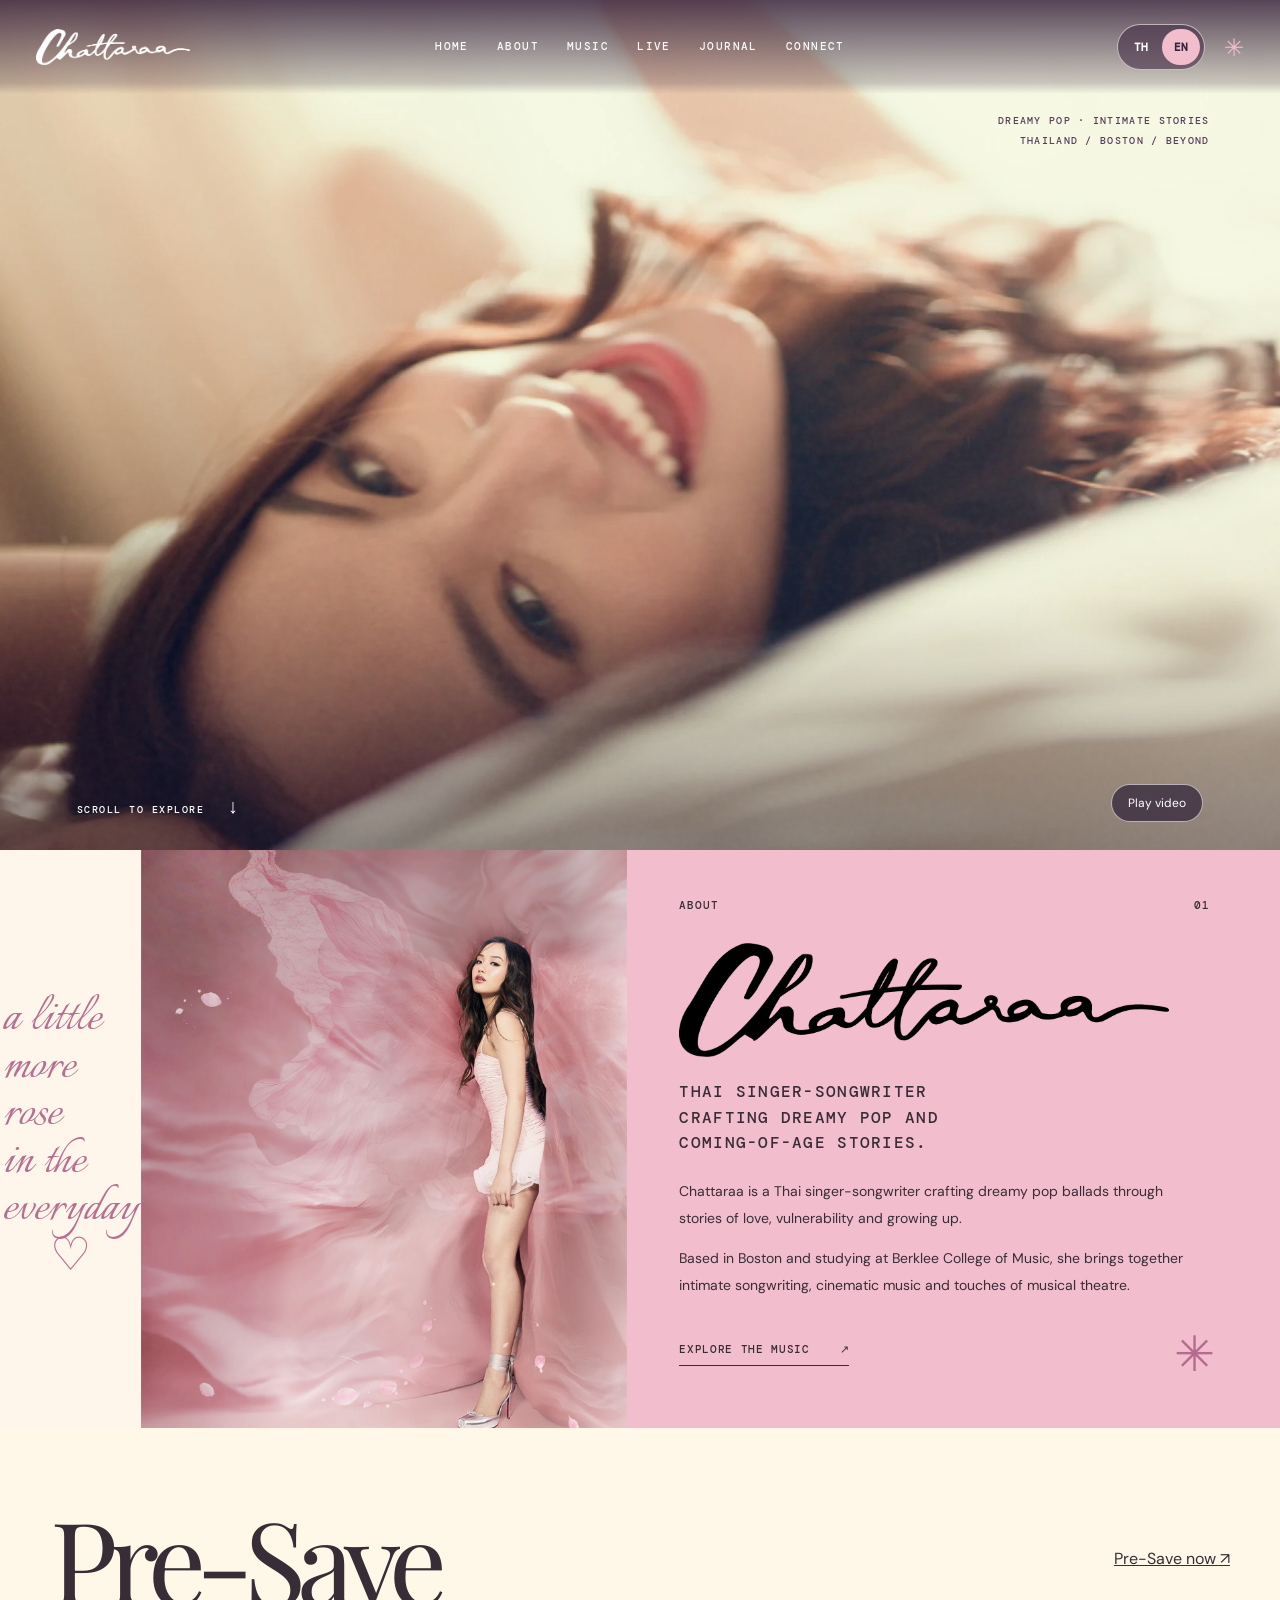
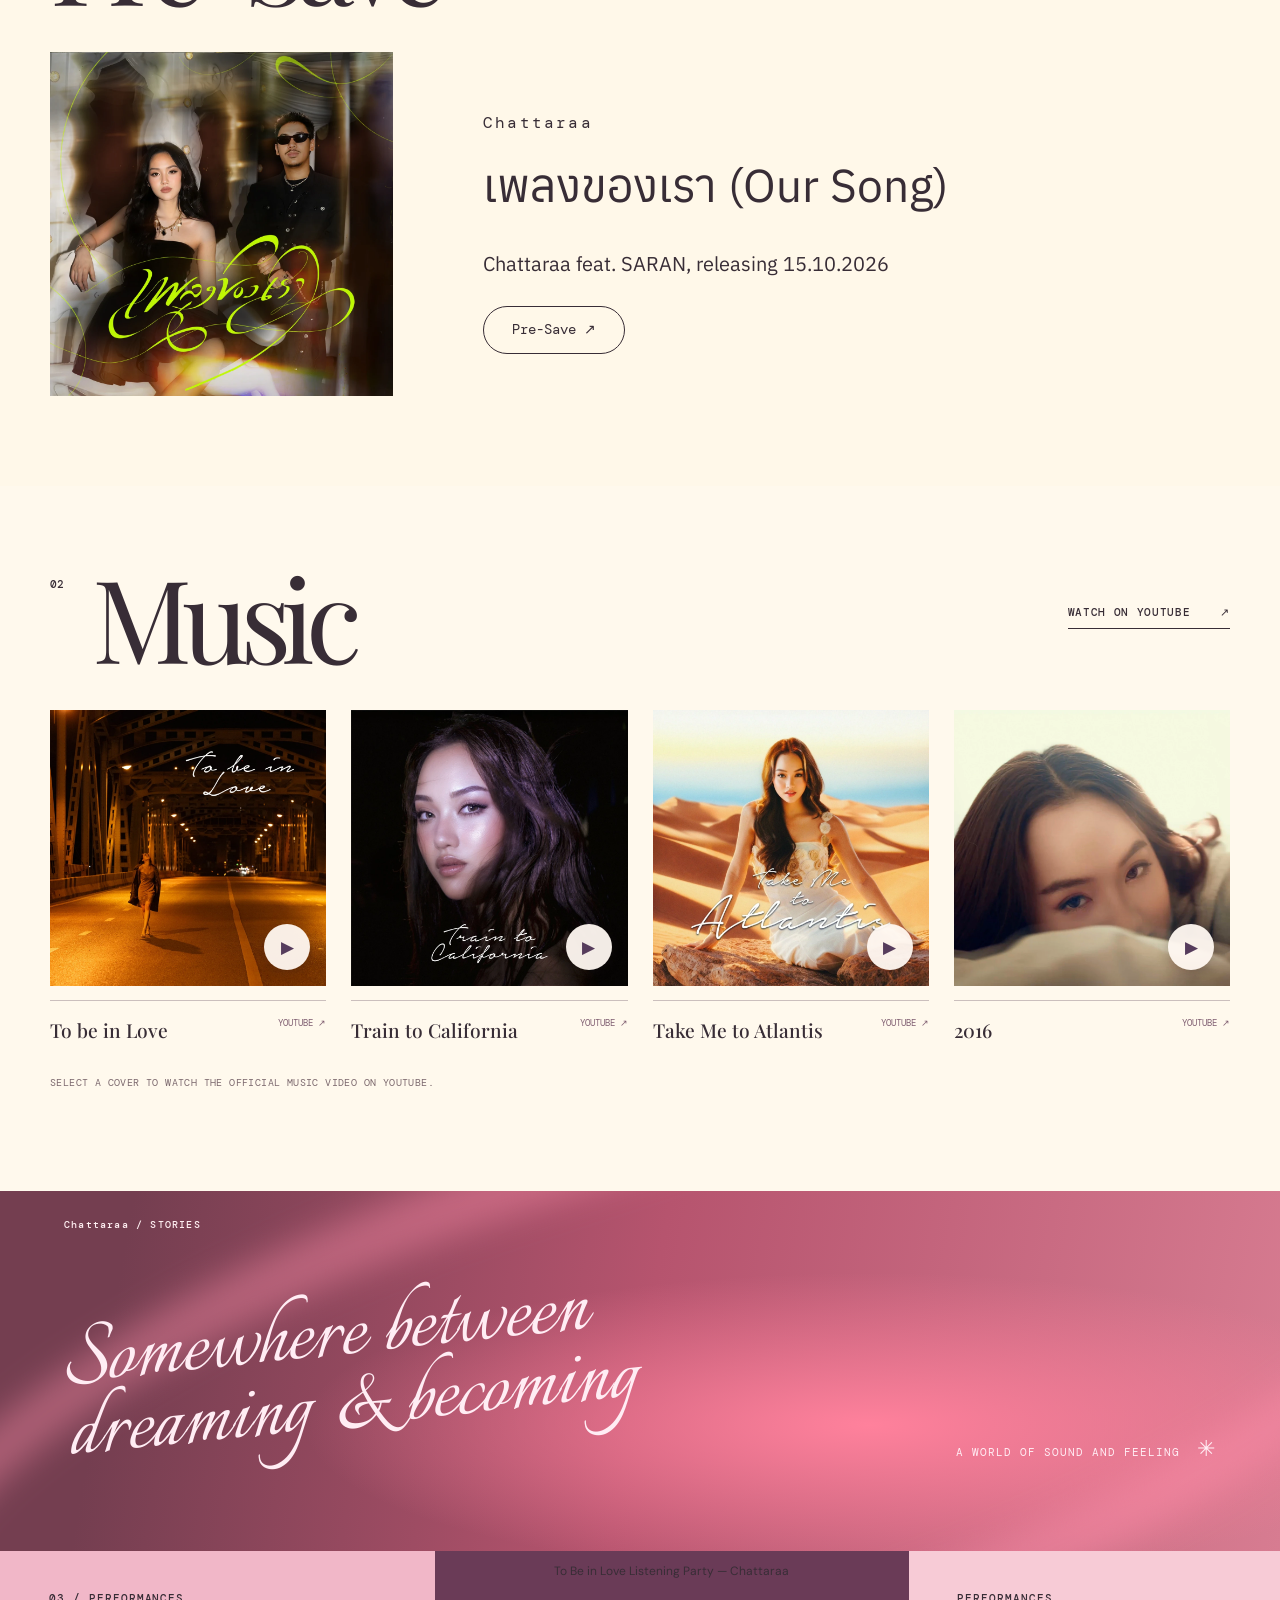
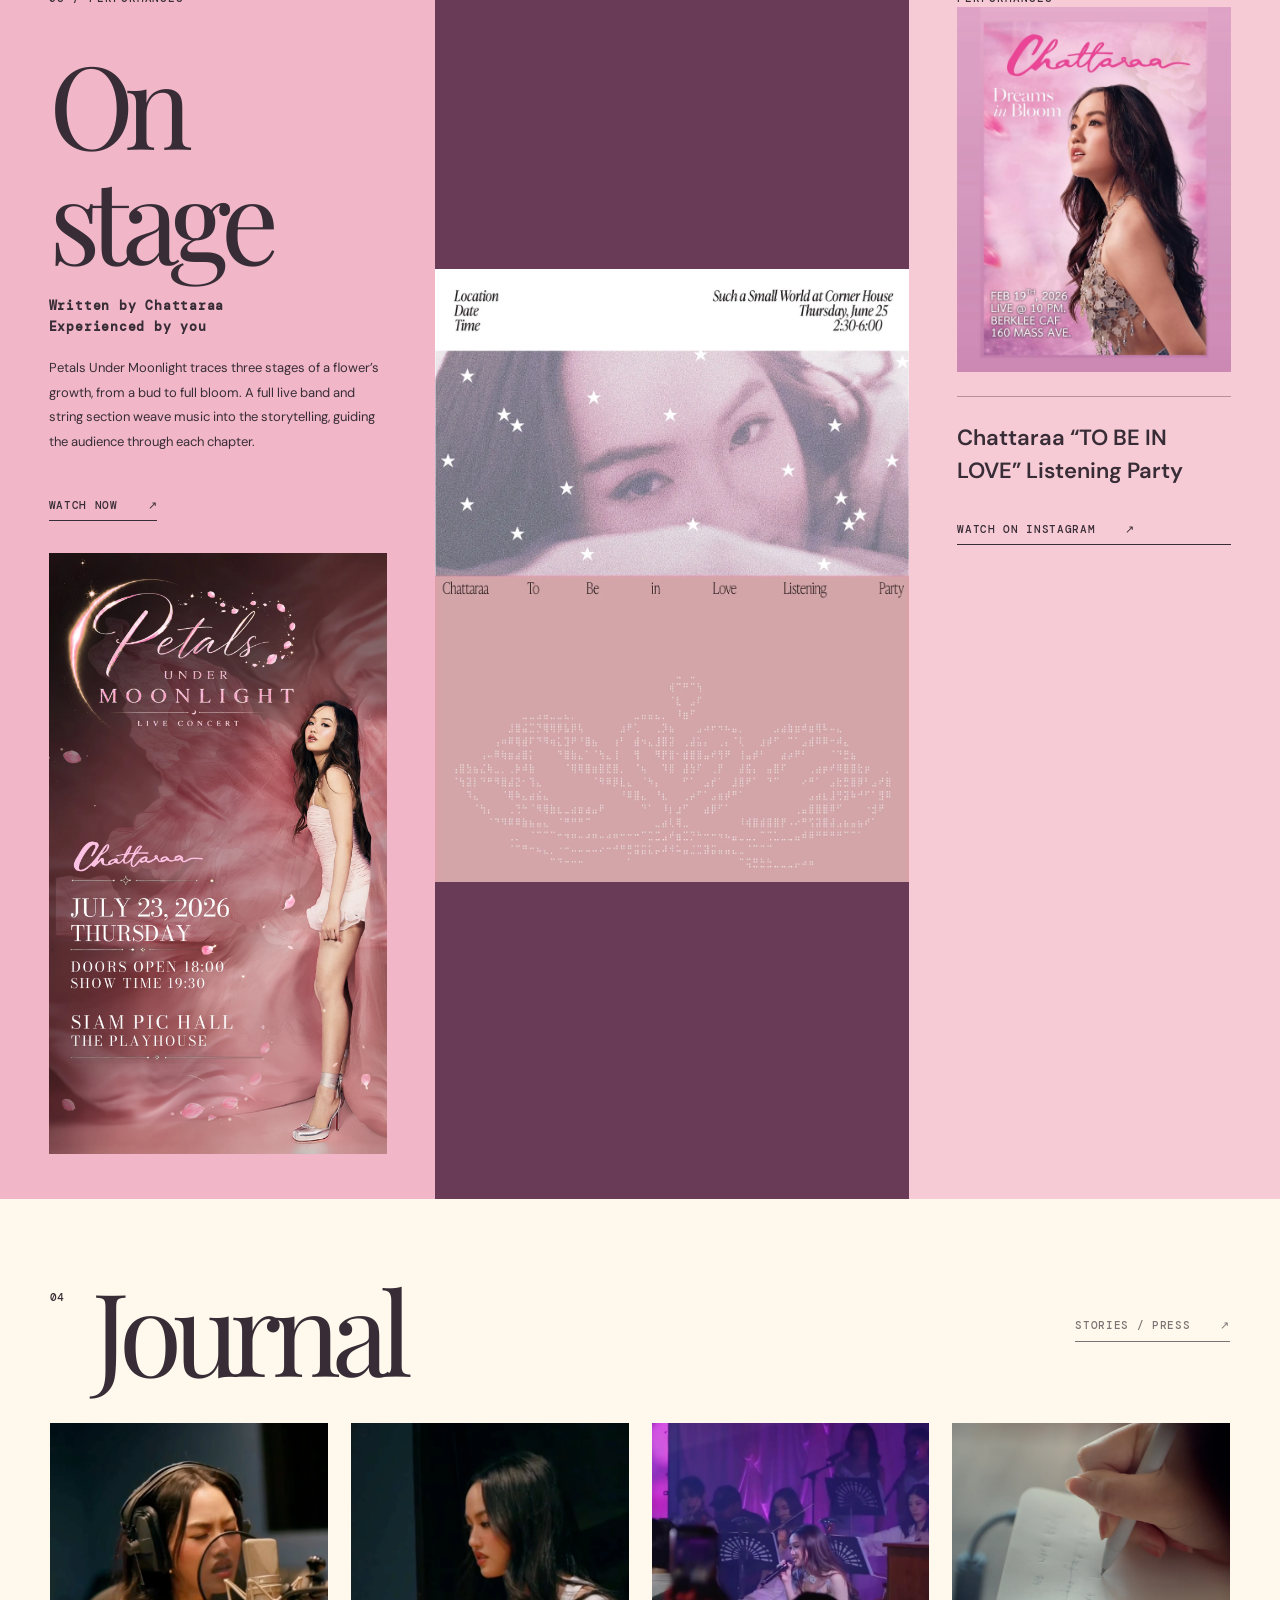
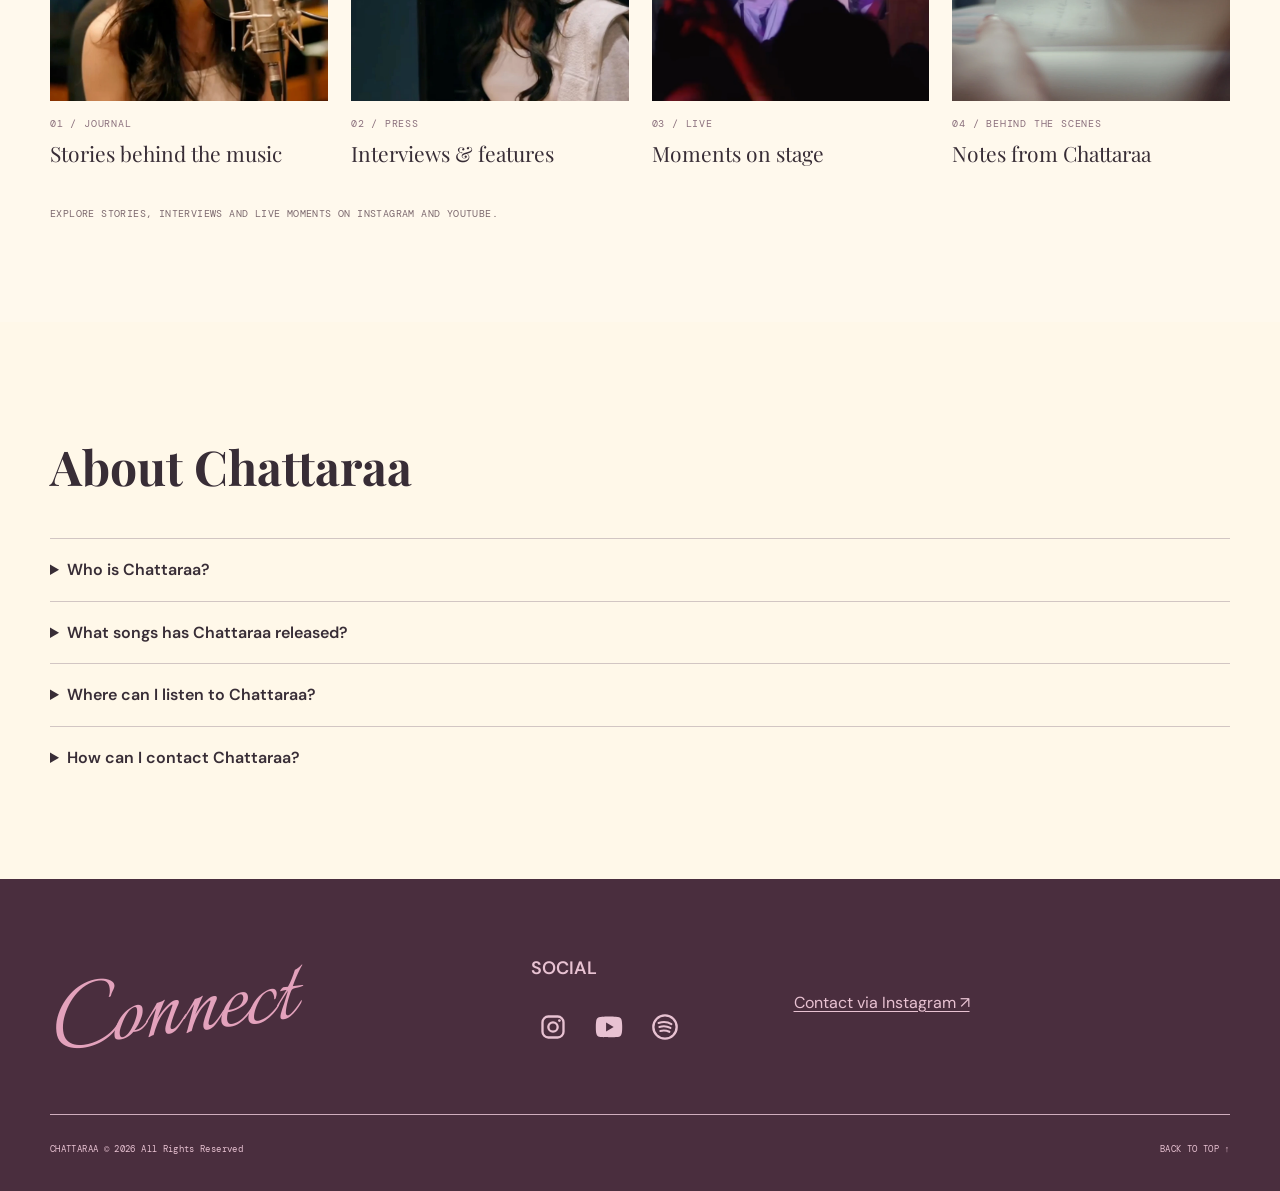
==== commit 2ff63507: "Rename Live section heading to On stage and remove LIVE kicker" ====
--- a/index.html
+++ b/index.html
@@ -74,8 +74,8 @@
 </section>
 <section aria-labelledby="live-title" class="live-section" id="live">
 <div class="live-intro">
-<div class="section-kicker"><span>03 / PERFORMANCES</span><span>LIVE</span></div>
-<h2 id="live-title">Live</h2>
+<div class="section-kicker"><span>03 / PERFORMANCES</span></div>
+<h2 id="live-title">On stage</h2>
 <p class="live-lead">Written by Chattaraa<br/>Experienced by you</p>
 <p>Petals Under Moonlight traces three stages of a flower’s growth, from a bud to full bloom. A full live band and string section weave music into the storytelling, guiding the audience through each chapter.</p>
 <a class="text-link" href="https://www.instagram.com/reel/DbOH10ABBhn/?rpxt=Y2llNjk0eHlqYjY5" target="_blank" rel="noopener noreferrer" aria-label="Watch now on Instagram (opens in a new tab)">WATCH NOW <span aria-hidden="true">↗</span></a>
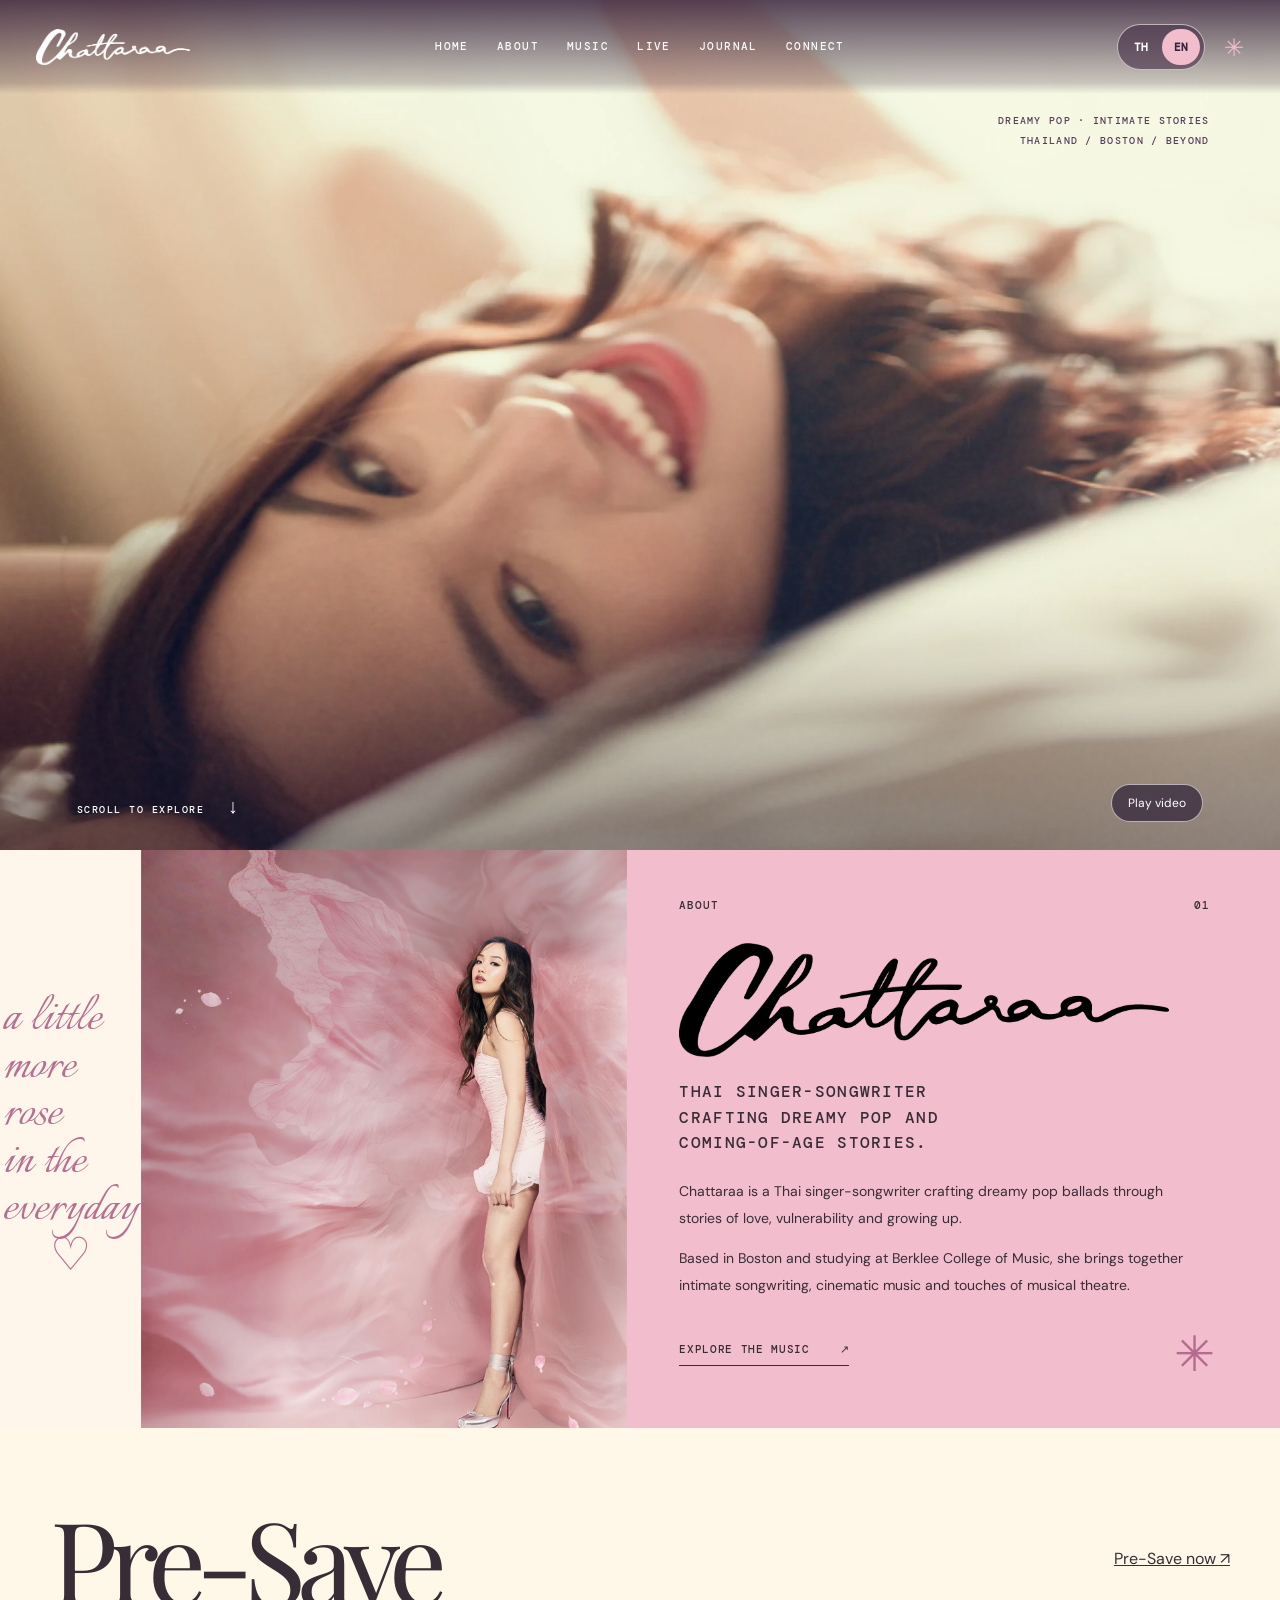
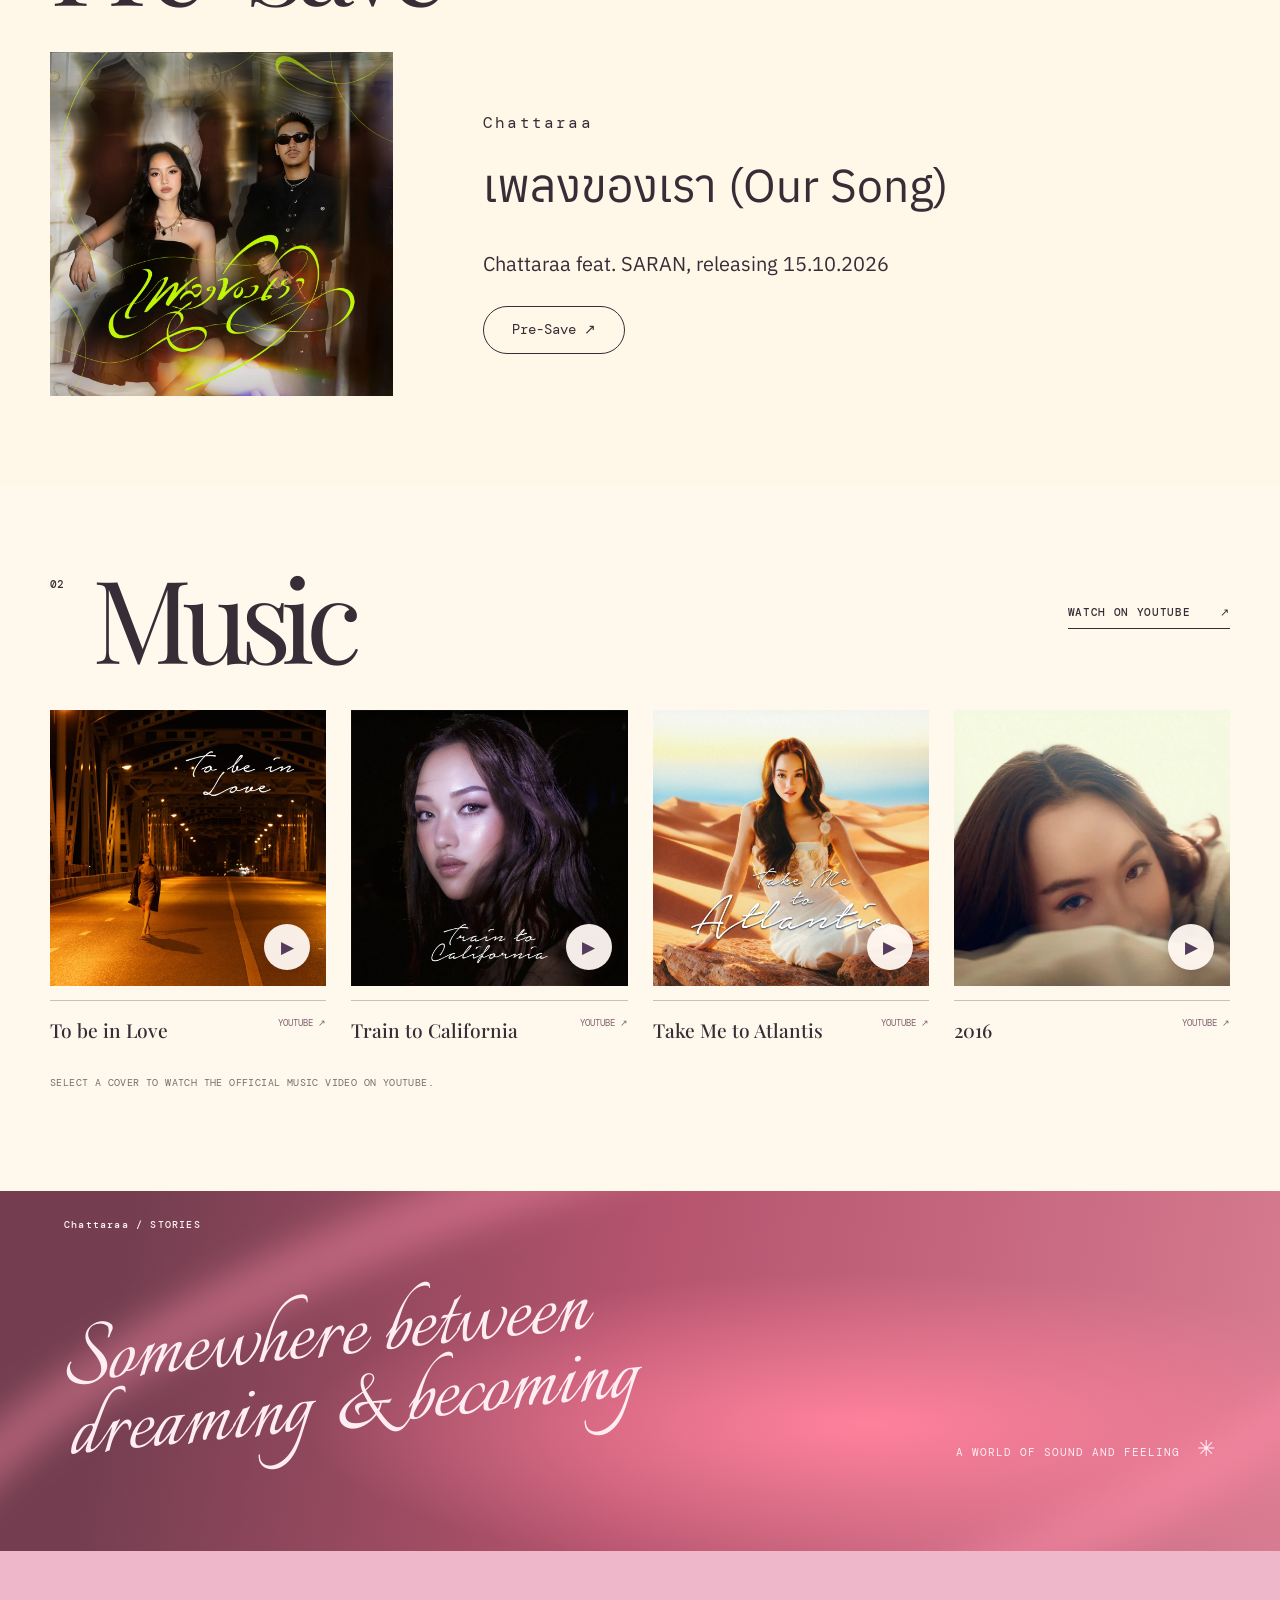
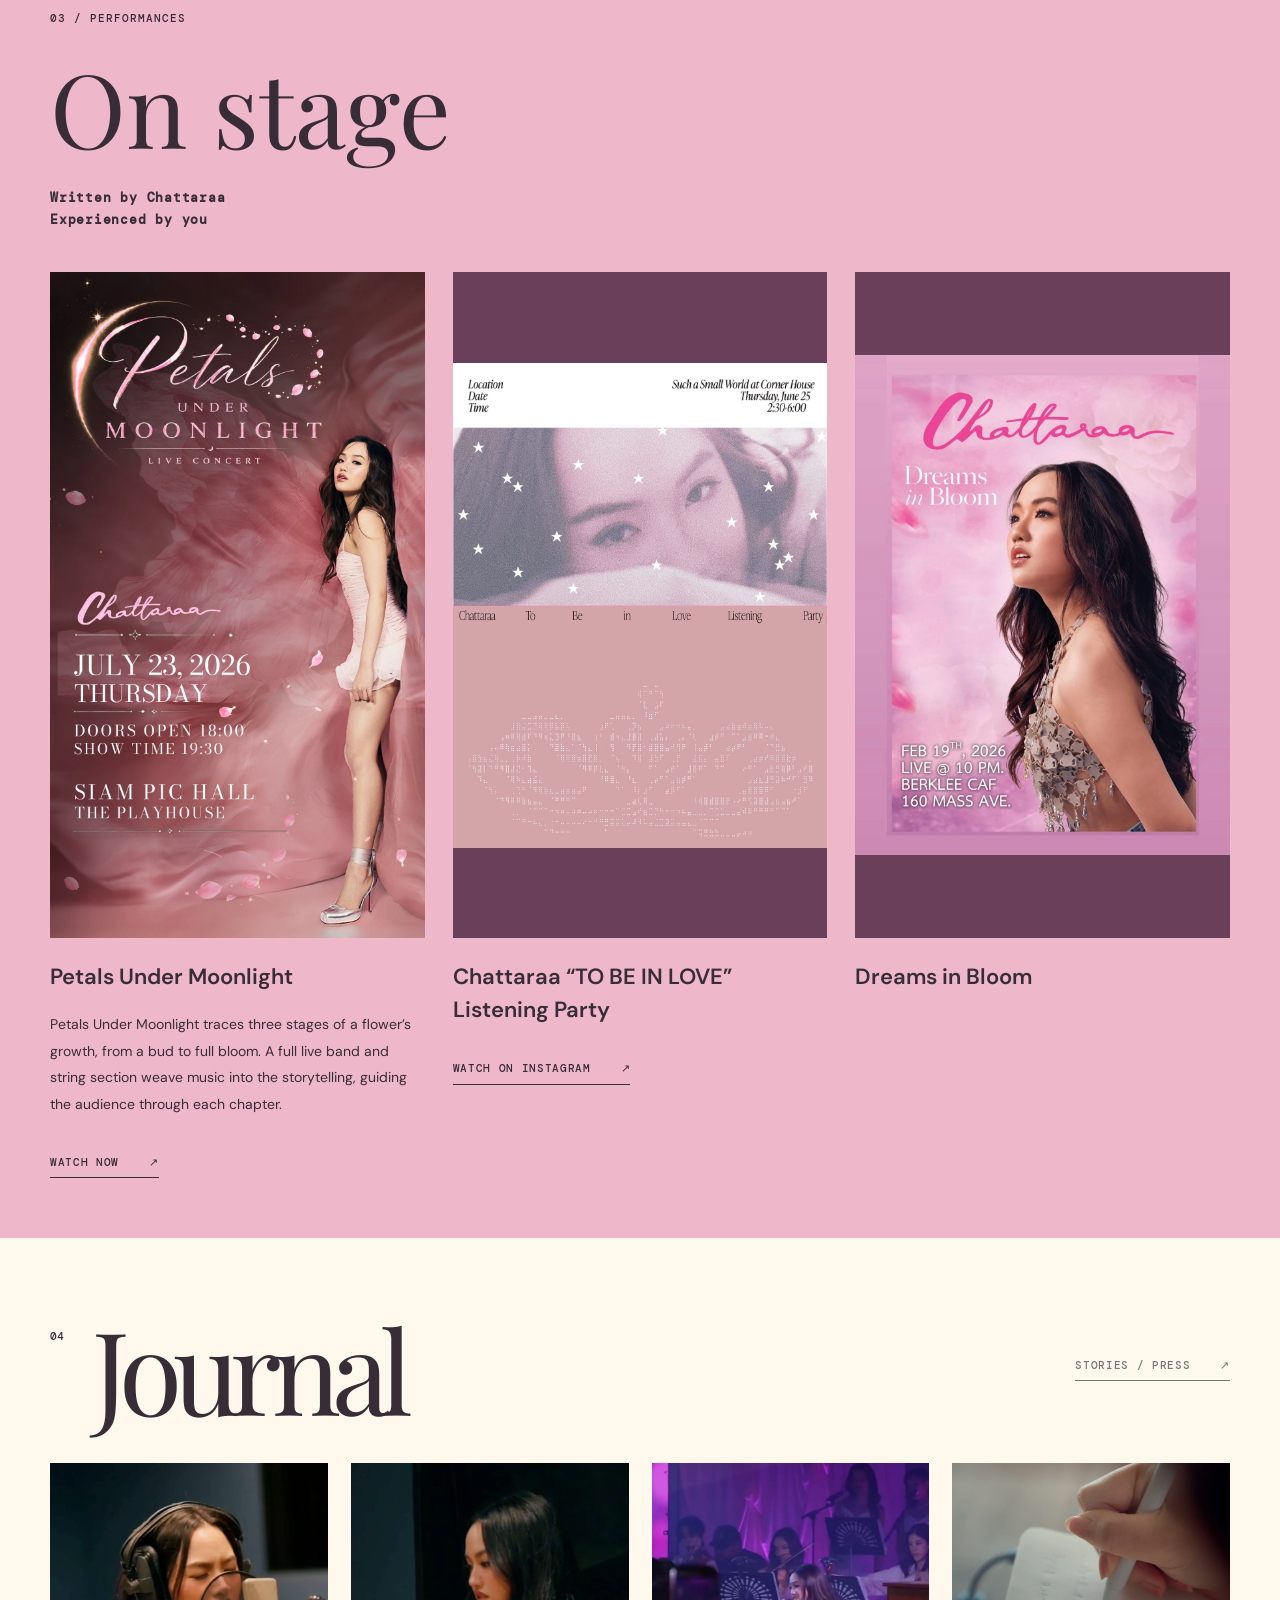
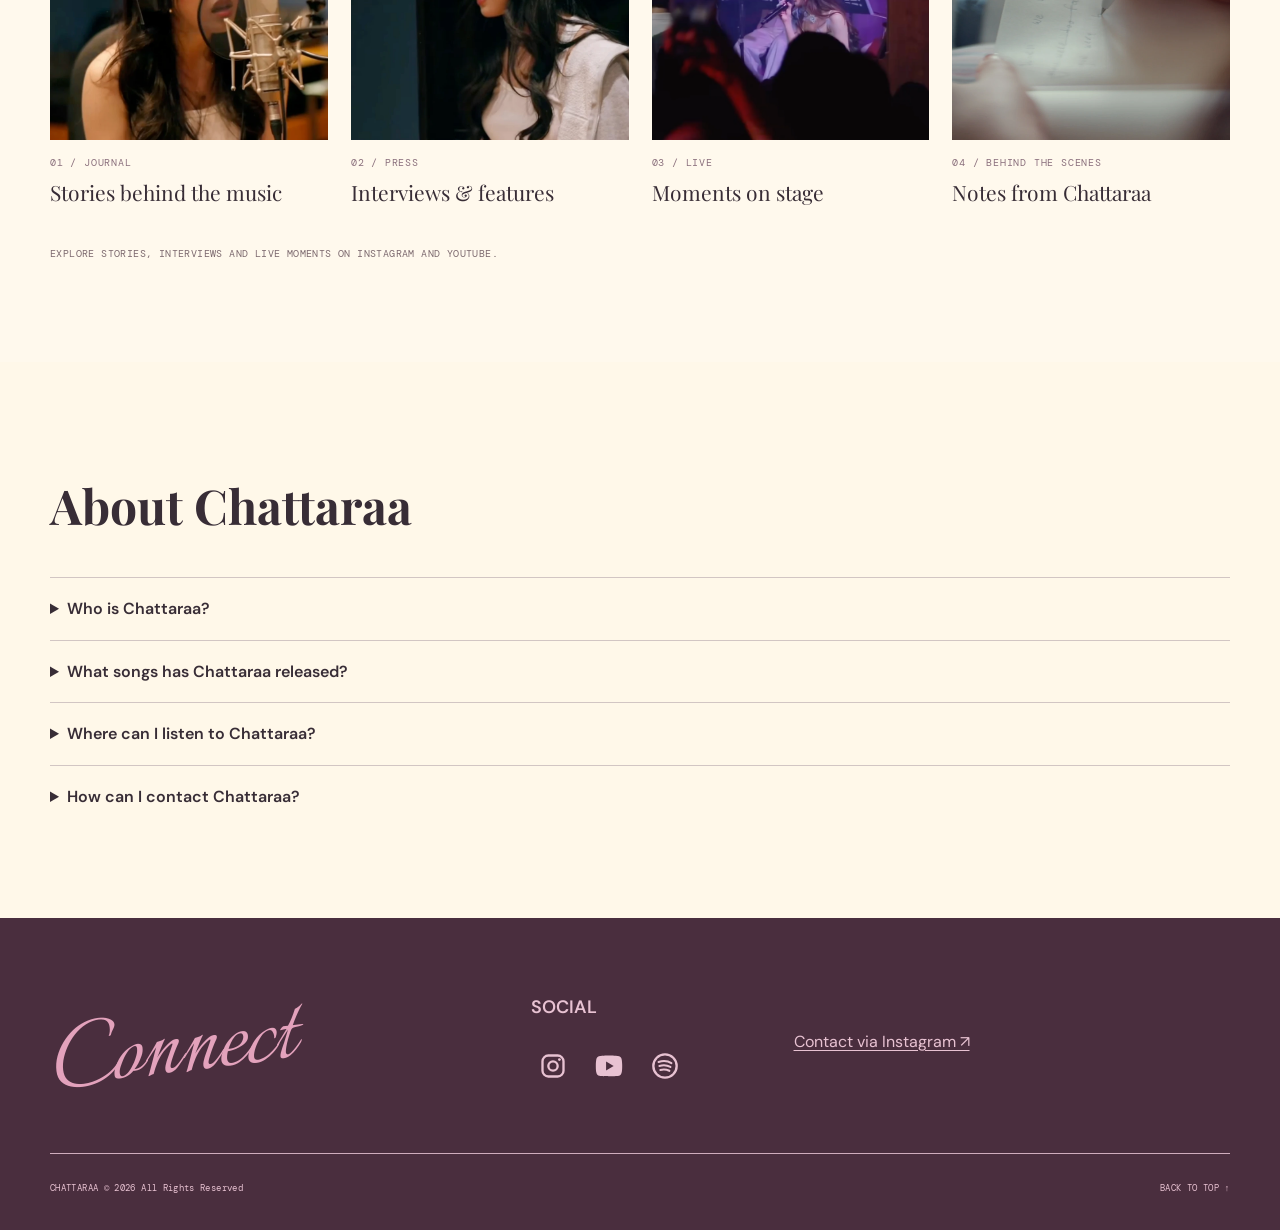
==== commit eb24b692: "Reorganize On stage into header and three equal poster columns" ====
--- a/index.html
+++ b/index.html
@@ -18,6 +18,7 @@
 <style>.performance-poster{display:block;margin:0 0 24px}.performance-poster img{display:block;width:100%;height:auto}.performance-poster:focus-visible{outline:3px solid currentColor;outline-offset:5px}</style>
 <style>.live-poster-link{display:block;position:absolute;inset:0;color:inherit;text-decoration:none}.live-poster-link:focus-visible{outline:3px solid #fff;outline-offset:-6px}</style>
 <style>.petals-poster-link{display:block;margin-top:32px}.petals-poster-link img{display:block;width:100%;height:auto}.petals-poster-link:focus-visible{outline:3px solid currentColor;outline-offset:5px}</style>
+<style id="stage-gallery-layout">.live-section.stage-gallery{display:block;background:#efb8ca;padding:60px 0}.stage-header{margin-bottom:42px}.stage-header h2{font:400 clamp(64px,8vw,112px)/1.1 var(--serif);margin:24px 0}.stage-header .live-lead{text-transform:none;font-weight:600;margin:0}.stage-posters{display:grid;grid-template-columns:repeat(3,minmax(0,1fr));gap:28px;align-items:start}.stage-art{display:flex;width:100%;aspect-ratio:9/16;align-items:center;justify-content:center;background:#6a3f59}.stage-art img{display:block;width:100%;height:100%;object-fit:contain}.stage-card h3{font:600 22px/1.5 var(--body);margin:22px 0 16px}.stage-card h3 a{text-decoration:none}.stage-card p{font:14px/1.9 var(--body);margin:18px 0}.stage-card .text-link{margin-top:18px}html[lang="th"] .stage-card p{font-family:'Anuphan',Tahoma,sans-serif}@media(max-width:600px){.stage-posters{grid-template-columns:1fr;gap:40px}.live-section.stage-gallery{padding:42px 0}.stage-header h2{font-size:64px}}</style>
 </head>
 <body>
 <a class="skip-link" href="#main-content">Skip to content</a>
@@ -72,22 +73,13 @@
 <span class="image-tag">Chattaraa / STORIES</span>
 <div class="editorial-band-overlay"><span class="band-type">Somewhere between<br/>dreaming &amp; becoming</span><span class="band-small">A WORLD OF SOUND AND FEELING <span aria-hidden="true">✳</span></span></div>
 </section>
-<section aria-labelledby="live-title" class="live-section" id="live">
-<div class="live-intro">
-<div class="section-kicker"><span>03 / PERFORMANCES</span></div>
-<h2 id="live-title">On stage</h2>
-<p class="live-lead">Written by Chattaraa<br/>Experienced by you</p>
-<p>Petals Under Moonlight traces three stages of a flower’s growth, from a bud to full bloom. A full live band and string section weave music into the storytelling, guiding the audience through each chapter.</p>
-<a class="text-link" href="https://www.instagram.com/reel/DbOH10ABBhn/?rpxt=Y2llNjk0eHlqYjY5" target="_blank" rel="noopener noreferrer" aria-label="Watch now on Instagram (opens in a new tab)">WATCH NOW <span aria-hidden="true">↗</span></a>
-<a class="petals-poster-link" href="https://www.instagram.com/reel/DbOH10ABBhn/?rpxt=Y2llNjk0eHlqYjY5" target="_blank" rel="noopener noreferrer" aria-label="Watch Petals Under Moonlight on Instagram (opens in a new tab)"><img src="/assets/petals-under-moonlight.webp" alt="Chattaraa Petals Under Moonlight Live Concert poster" width="1152" height="2048" loading="lazy" decoding="async"/></a>
-</div>
-<div aria-label="Chattaraa performance poster" class="live-image has-dreams-poster"><a class="live-poster-link" href="https://www.instagram.com/reel/DaVQAoDhnBY/?psln=eXkwczB1cXl4OTdu" target="_blank" rel="noopener noreferrer" aria-label="Watch To Be in Love Listening Party on Instagram (opens in a new tab)"><img alt="Chattaraa To Be in Love Listening Party poster" class="live-poster-image" decoding="async" height="1456" loading="lazy" src="/assets/listening-party.webp" width="1125"/><p class="poster-caption">To Be in Love Listening Party — Chattaraa</p></a></div>
-<div class="live-events">
-<div class="section-kicker"><span>PERFORMANCES</span></div>
-<a class="performance-poster" href="https://www.instagram.com/reel/DaVQAoDhnBY/?psln=eXkwczB1cXl4OTdu" target="_blank" rel="noopener noreferrer" aria-label="Watch Chattaraa To Be in Love Listening Party on Instagram (opens in a new tab)"><img src="/assets/dreams-in-bloom.webp" alt="Chattaraa Dreams in Bloom performance poster" width="1206" height="1608" loading="lazy" decoding="async"/></a>
-<div class="event-row"><h4 class="performance-title"><a href="https://www.instagram.com/reel/DaVQAoDhnBY/?psln=eXkwczB1cXl4OTdu" target="_blank" rel="noopener noreferrer">Chattaraa “TO BE IN LOVE” Listening Party</a></h4><a class="text-link" href="https://www.instagram.com/reel/DaVQAoDhnBY/?psln=eXkwczB1cXl4OTdu" target="_blank" rel="noopener noreferrer" aria-label="Watch Chattaraa on stage on Instagram (opens in a new tab)">WATCH ON INSTAGRAM <span aria-hidden="true">↗</span></a></div>
-</div>
-</section>
+<section aria-labelledby="live-title" class="live-section stage-gallery" id="live"><div class="wide-wrap">
+<div class="stage-header"><div class="section-kicker"><span>03 / PERFORMANCES</span></div><h2 id="live-title">On stage</h2><p class="live-lead">Written by Chattaraa<br/>Experienced by you</p></div>
+<div class="stage-posters">
+<article class="stage-card"><a class="stage-art" href="https://www.instagram.com/reel/DbOH10ABBhn/?rpxt=Y2llNjk0eHlqYjY5" target="_blank" rel="noopener noreferrer" aria-label="Watch Petals Under Moonlight on Instagram"><img src="/assets/petals-under-moonlight.webp" alt="Petals Under Moonlight Live Concert poster" width="1152" height="2048" loading="lazy" decoding="async"/></a><h3>Petals Under Moonlight</h3><p>Petals Under Moonlight traces three stages of a flower’s growth, from a bud to full bloom. A full live band and string section weave music into the storytelling, guiding the audience through each chapter.</p><a class="text-link" href="https://www.instagram.com/reel/DbOH10ABBhn/?rpxt=Y2llNjk0eHlqYjY5" target="_blank" rel="noopener noreferrer">WATCH NOW <span aria-hidden="true">↗</span></a></article>
+<article class="stage-card"><a class="stage-art" href="https://www.instagram.com/reel/DaVQAoDhnBY/?psln=eXkwczB1cXl4OTdu" target="_blank" rel="noopener noreferrer" aria-label="Watch To Be in Love Listening Party on Instagram"><img src="/assets/listening-party.webp" alt="Chattaraa To Be in Love Listening Party poster" width="1125" height="1456" loading="lazy" decoding="async"/></a><h3><a href="https://www.instagram.com/reel/DaVQAoDhnBY/?psln=eXkwczB1cXl4OTdu" target="_blank" rel="noopener noreferrer">Chattaraa “TO BE IN LOVE” Listening Party</a></h3><a class="text-link" href="https://www.instagram.com/reel/DaVQAoDhnBY/?psln=eXkwczB1cXl4OTdu" target="_blank" rel="noopener noreferrer">WATCH ON INSTAGRAM <span aria-hidden="true">↗</span></a></article>
+<article class="stage-card"><div class="stage-art"><img src="/assets/dreams-in-bloom.webp" alt="Chattaraa Dreams in Bloom performance poster" width="1206" height="1608" loading="lazy" decoding="async"/></div><h3>Dreams in Bloom</h3></article>
+</div></div></section>
 <section aria-labelledby="journal-title" class="journal-section section-pad" id="journal">
 <div class="section-heading wide-wrap"><span class="index">04</span><h2 id="journal-title">Journal</h2><span class="text-link heading-link muted-link">STORIES / PRESS <span aria-hidden="true">↗</span></span></div>
 <div class="journal-grid wide-wrap">
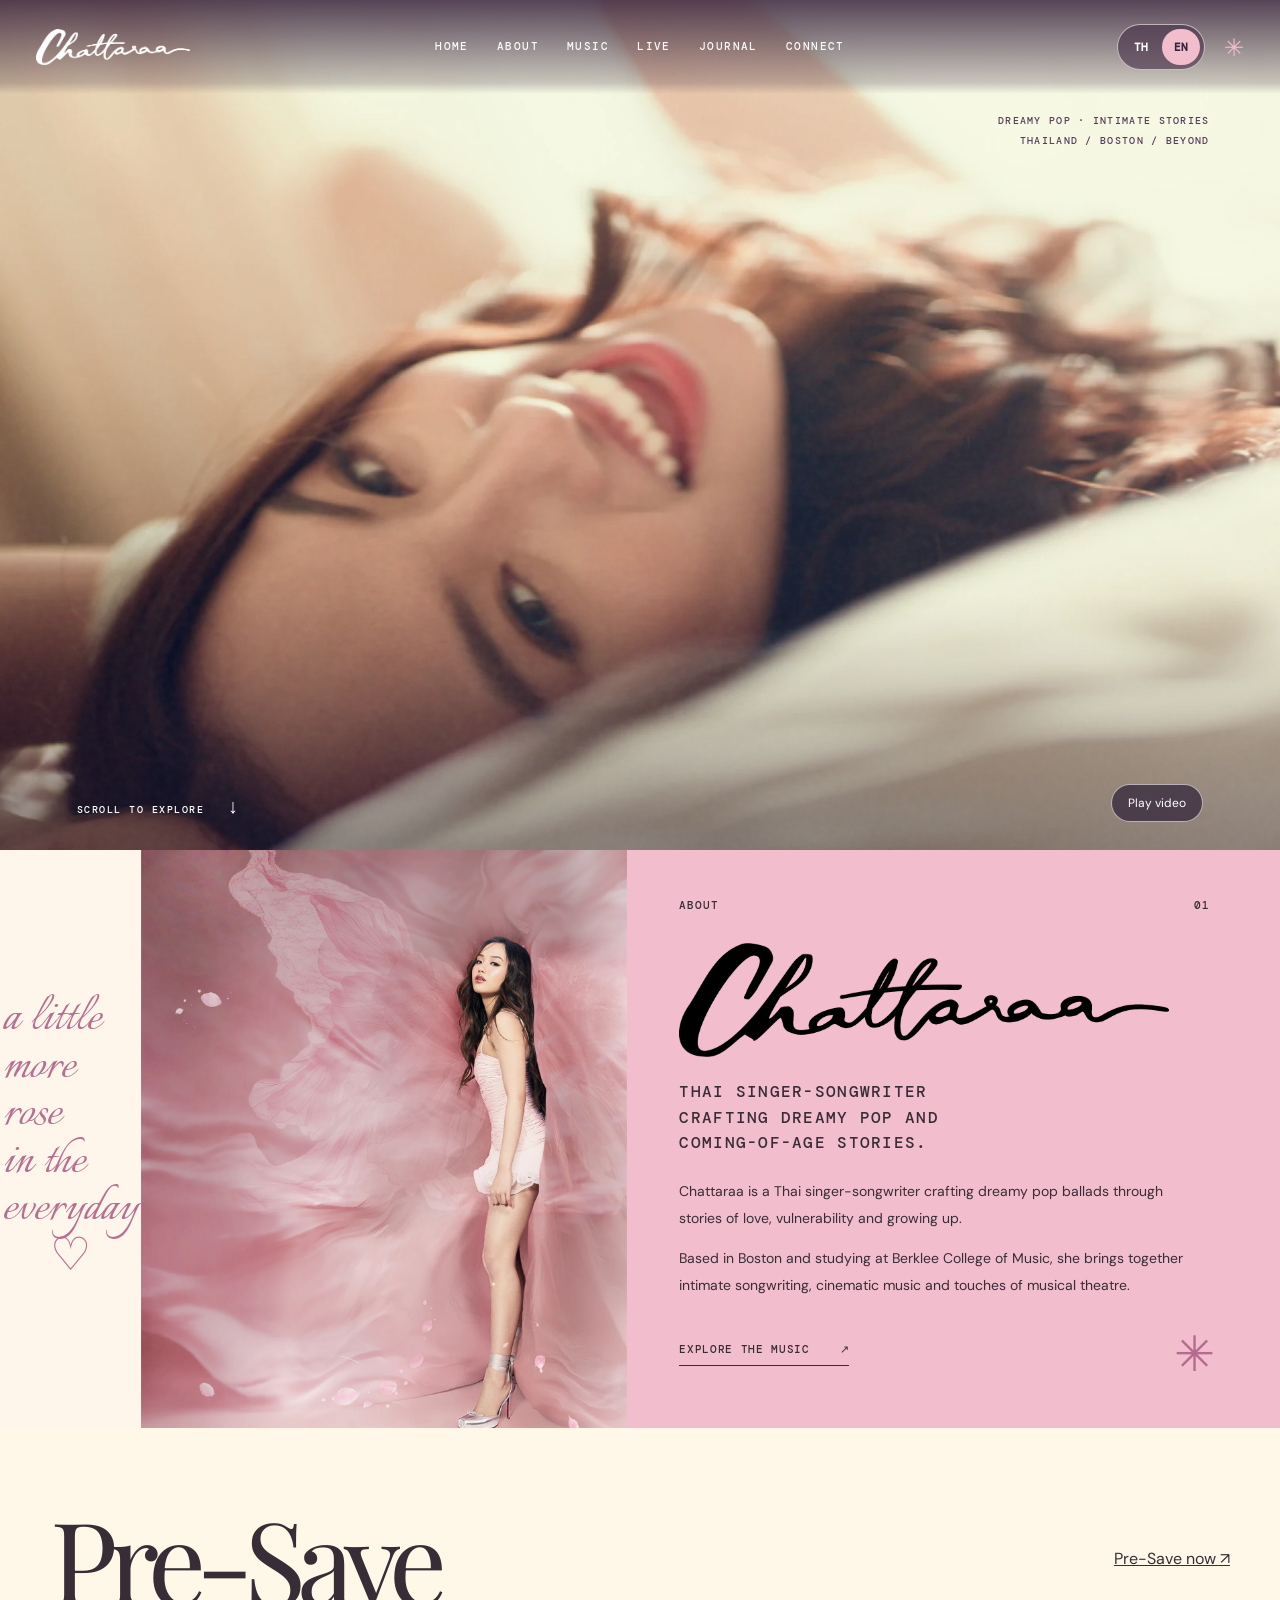
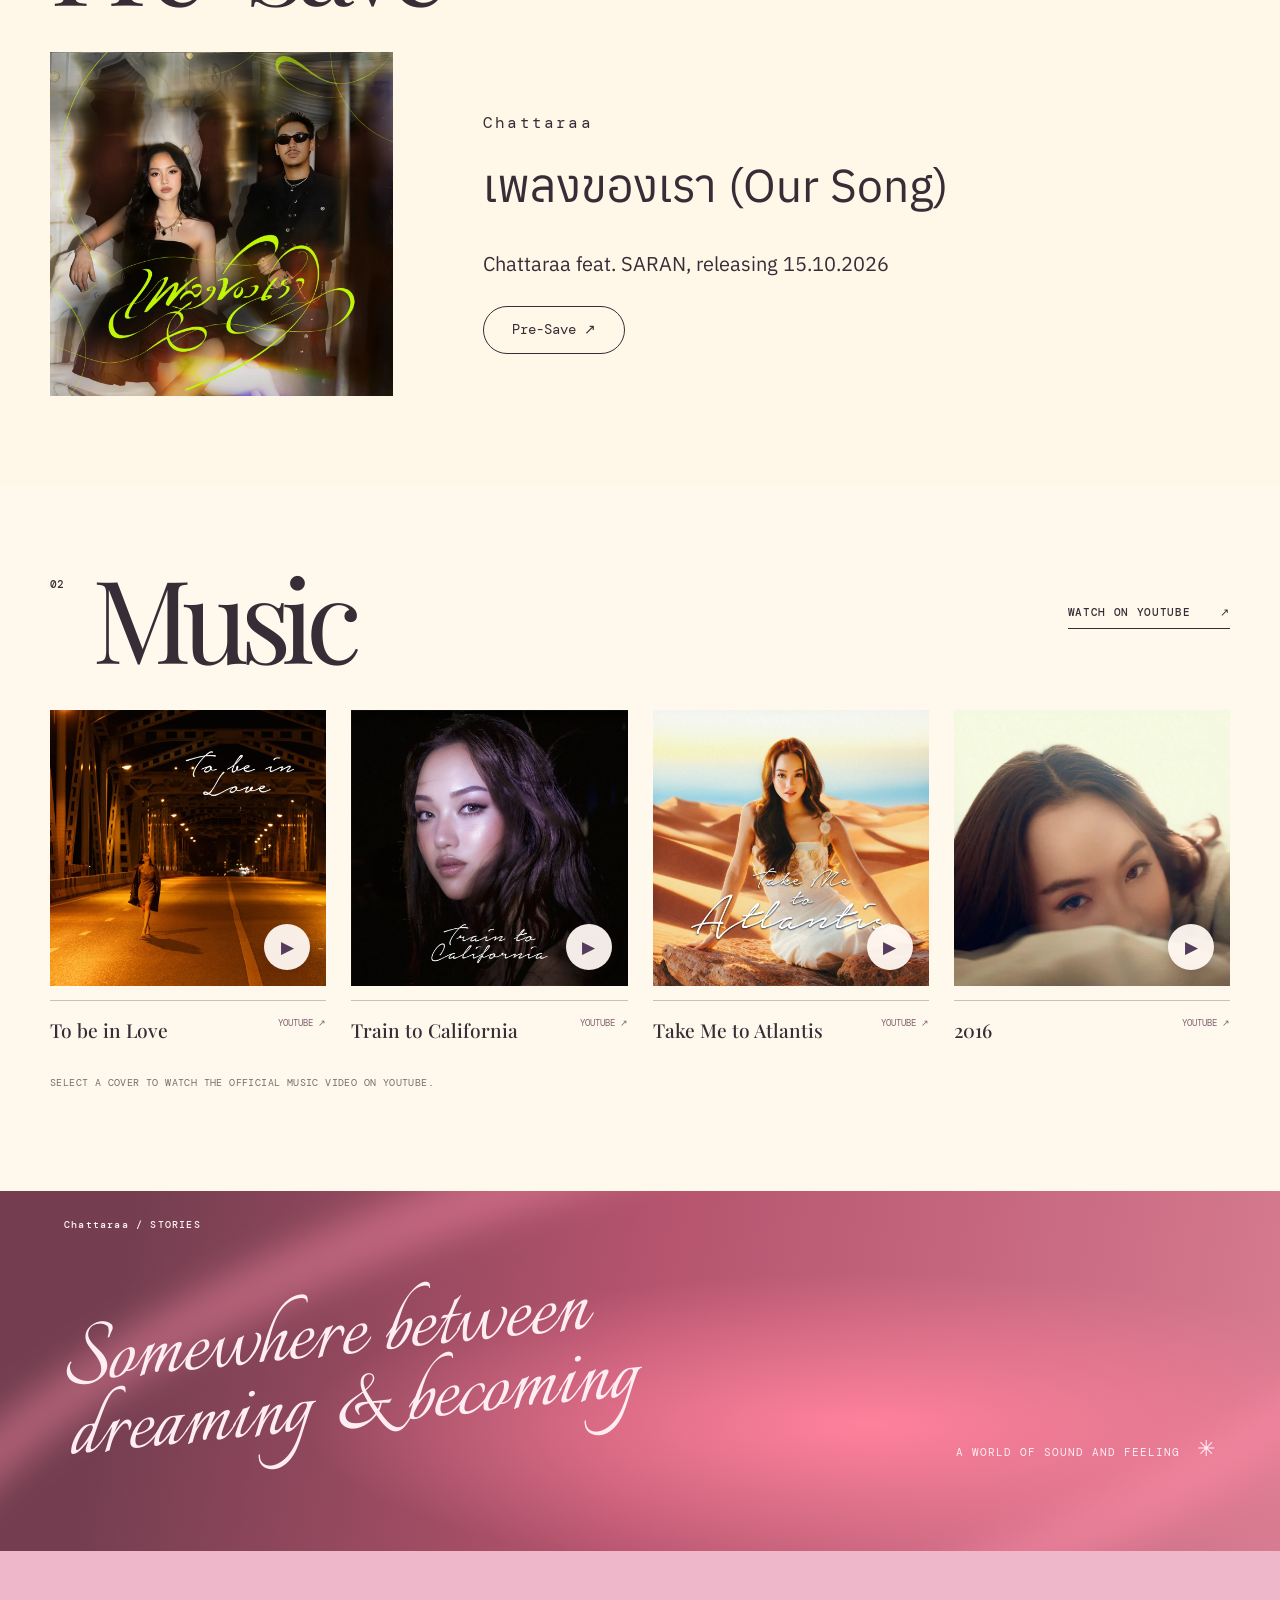
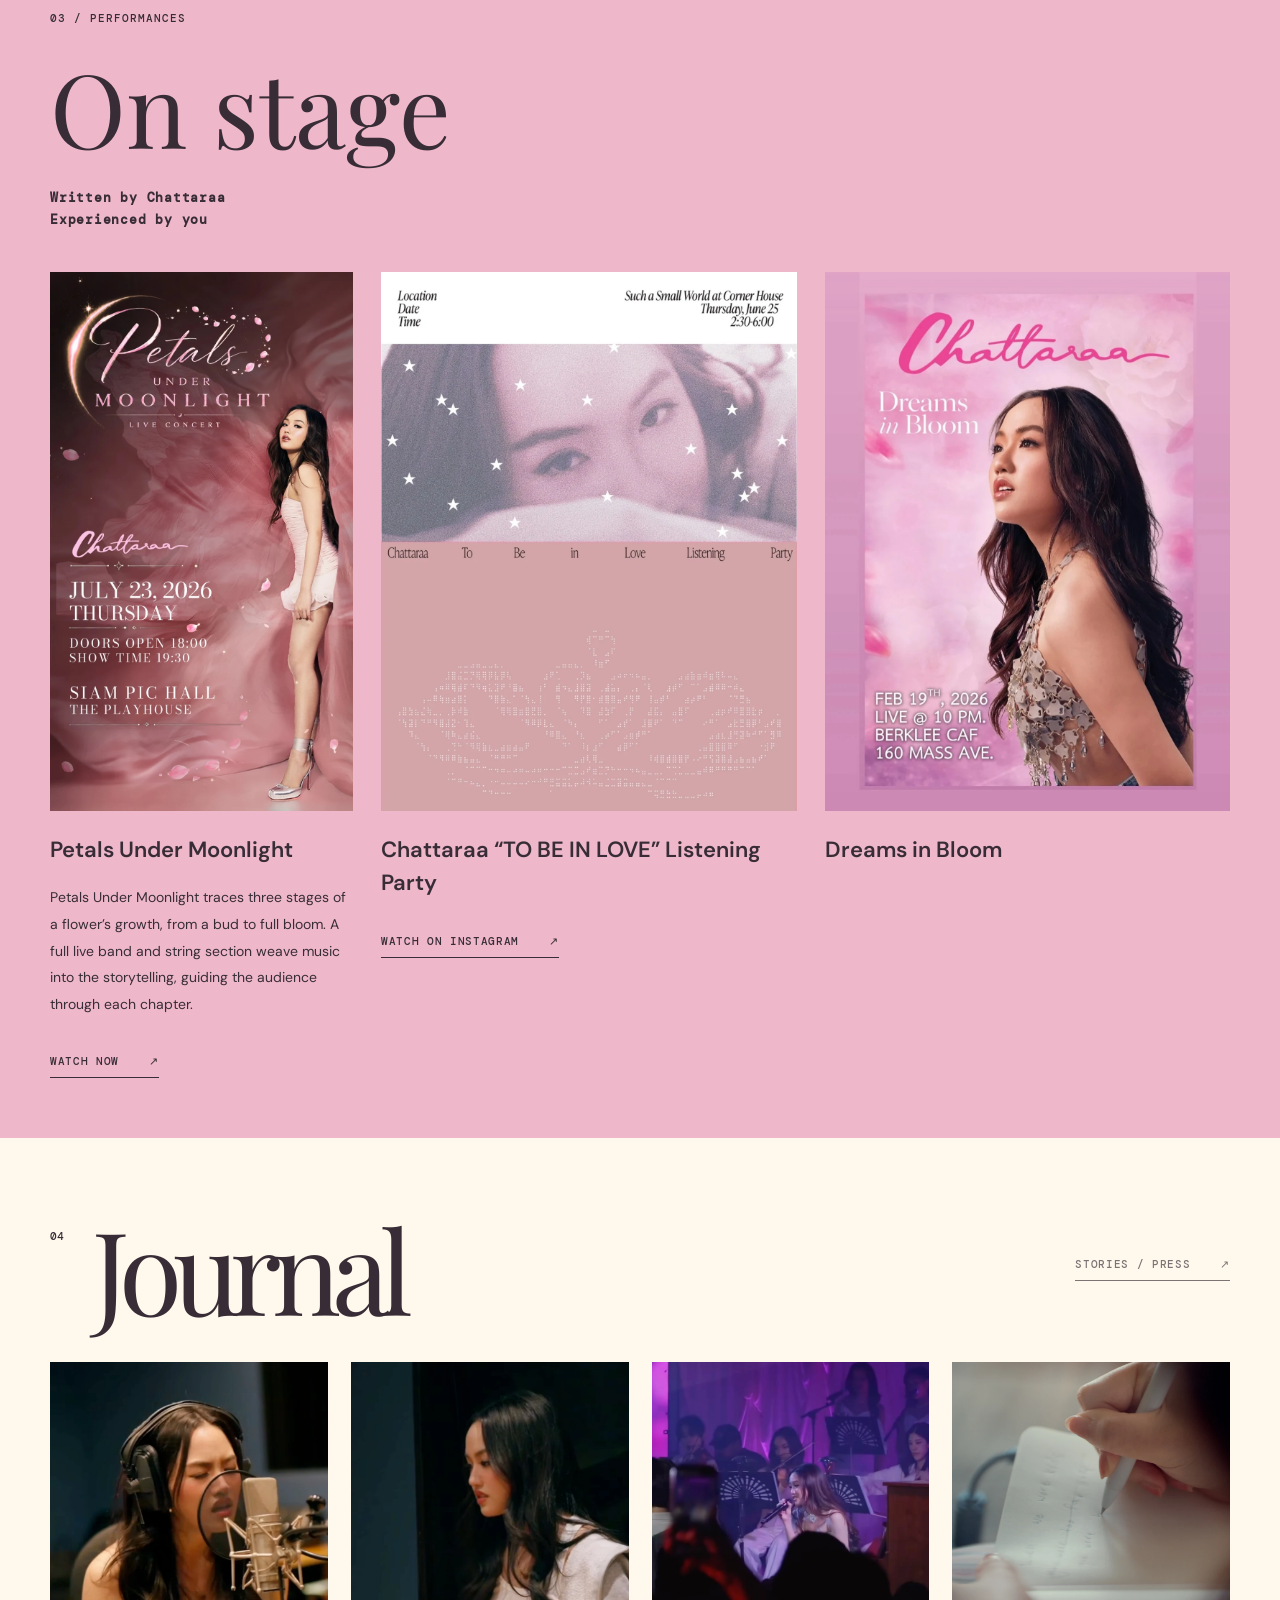
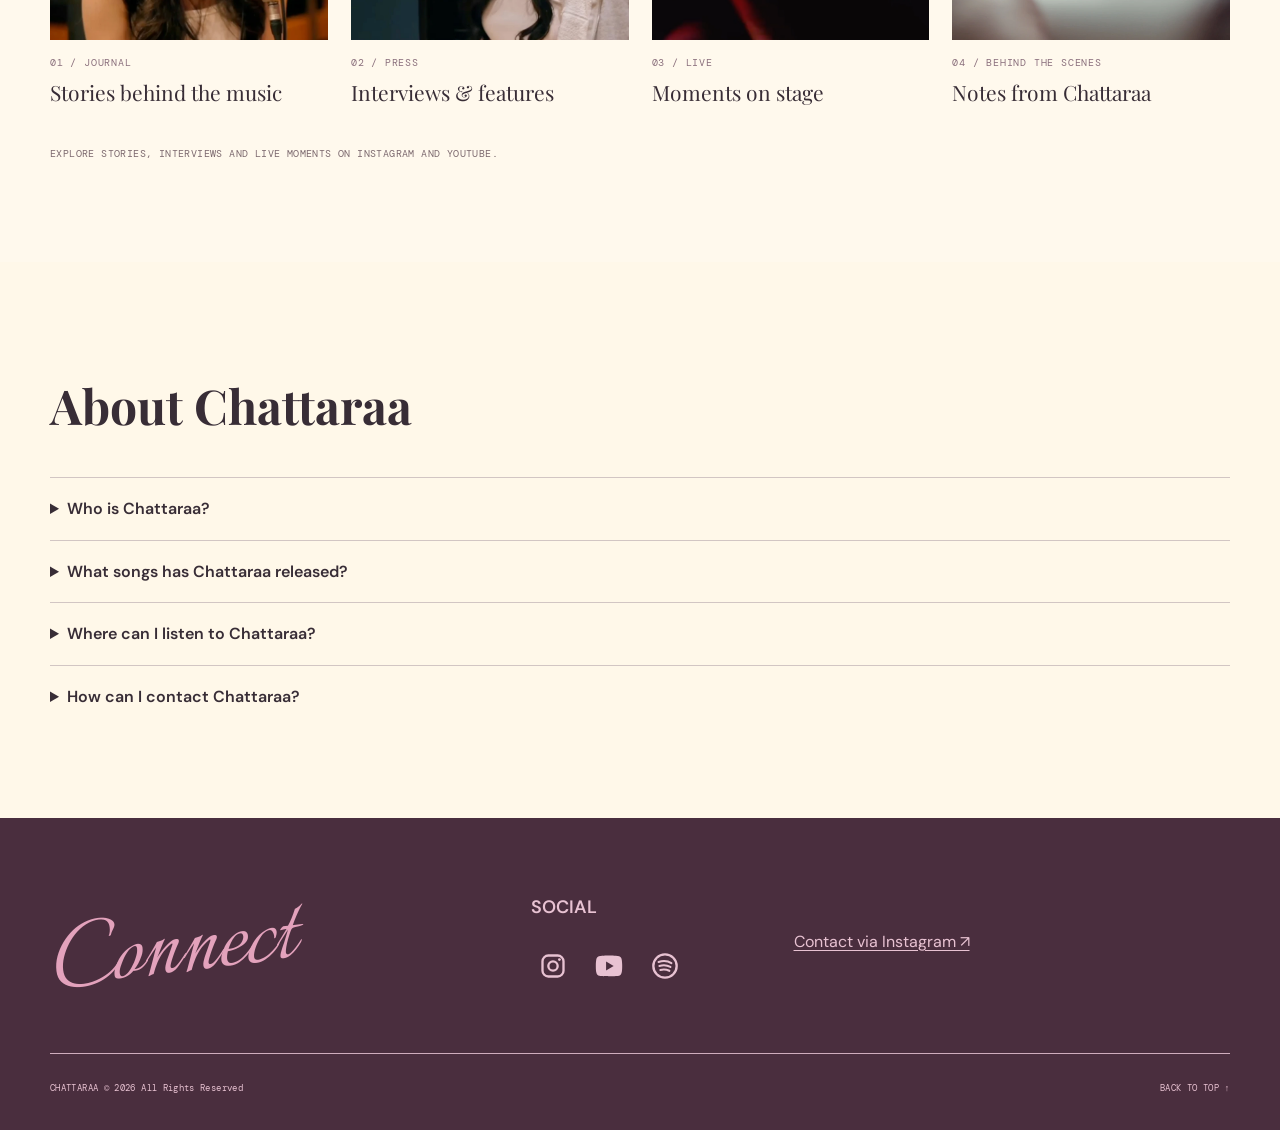
==== commit a2a53459: "Replace three performance posters with equal-height artwork" ====
--- a/index.html
+++ b/index.html
@@ -19,6 +19,7 @@
 <style>.live-poster-link{display:block;position:absolute;inset:0;color:inherit;text-decoration:none}.live-poster-link:focus-visible{outline:3px solid #fff;outline-offset:-6px}</style>
 <style>.petals-poster-link{display:block;margin-top:32px}.petals-poster-link img{display:block;width:100%;height:auto}.petals-poster-link:focus-visible{outline:3px solid currentColor;outline-offset:5px}</style>
 <style id="stage-gallery-layout">.live-section.stage-gallery{display:block;background:#efb8ca;padding:60px 0}.stage-header{margin-bottom:42px}.stage-header h2{font:400 clamp(64px,8vw,112px)/1.1 var(--serif);margin:24px 0}.stage-header .live-lead{text-transform:none;font-weight:600;margin:0}.stage-posters{display:grid;grid-template-columns:repeat(3,minmax(0,1fr));gap:28px;align-items:start}.stage-art{display:flex;width:100%;aspect-ratio:9/16;align-items:center;justify-content:center;background:#6a3f59}.stage-art img{display:block;width:100%;height:100%;object-fit:contain}.stage-card h3{font:600 22px/1.5 var(--body);margin:22px 0 16px}.stage-card h3 a{text-decoration:none}.stage-card p{font:14px/1.9 var(--body);margin:18px 0}.stage-card .text-link{margin-top:18px}html[lang="th"] .stage-card p{font-family:'Anuphan',Tahoma,sans-serif}@media(max-width:600px){.stage-posters{grid-template-columns:1fr;gap:40px}.live-section.stage-gallery{padding:42px 0}.stage-header h2{font-size:64px}}</style>
+<style id="updated-poster-sizes">.stage-posters{grid-template-columns:843fr 1158fr 1125fr}.stage-art{aspect-ratio:auto;background:transparent}.stage-art img{width:100%;height:auto;object-fit:contain}@media(max-width:600px){.stage-posters{grid-template-columns:1fr}}</style>
 </head>
 <body>
 <a class="skip-link" href="#main-content">Skip to content</a>
@@ -76,9 +77,9 @@
 <section aria-labelledby="live-title" class="live-section stage-gallery" id="live"><div class="wide-wrap">
 <div class="stage-header"><div class="section-kicker"><span>03 / PERFORMANCES</span></div><h2 id="live-title">On stage</h2><p class="live-lead">Written by Chattaraa<br/>Experienced by you</p></div>
 <div class="stage-posters">
-<article class="stage-card"><a class="stage-art" href="https://www.instagram.com/reel/DbOH10ABBhn/?rpxt=Y2llNjk0eHlqYjY5" target="_blank" rel="noopener noreferrer" aria-label="Watch Petals Under Moonlight on Instagram"><img src="/assets/petals-under-moonlight.webp" alt="Petals Under Moonlight Live Concert poster" width="1152" height="2048" loading="lazy" decoding="async"/></a><h3>Petals Under Moonlight</h3><p>Petals Under Moonlight traces three stages of a flower’s growth, from a bud to full bloom. A full live band and string section weave music into the storytelling, guiding the audience through each chapter.</p><a class="text-link" href="https://www.instagram.com/reel/DbOH10ABBhn/?rpxt=Y2llNjk0eHlqYjY5" target="_blank" rel="noopener noreferrer">WATCH NOW <span aria-hidden="true">↗</span></a></article>
-<article class="stage-card"><a class="stage-art" href="https://www.instagram.com/reel/DaVQAoDhnBY/?psln=eXkwczB1cXl4OTdu" target="_blank" rel="noopener noreferrer" aria-label="Watch To Be in Love Listening Party on Instagram"><img src="/assets/listening-party.webp" alt="Chattaraa To Be in Love Listening Party poster" width="1125" height="1456" loading="lazy" decoding="async"/></a><h3><a href="https://www.instagram.com/reel/DaVQAoDhnBY/?psln=eXkwczB1cXl4OTdu" target="_blank" rel="noopener noreferrer">Chattaraa “TO BE IN LOVE” Listening Party</a></h3><a class="text-link" href="https://www.instagram.com/reel/DaVQAoDhnBY/?psln=eXkwczB1cXl4OTdu" target="_blank" rel="noopener noreferrer">WATCH ON INSTAGRAM <span aria-hidden="true">↗</span></a></article>
-<article class="stage-card"><div class="stage-art"><img src="/assets/dreams-in-bloom.webp" alt="Chattaraa Dreams in Bloom performance poster" width="1206" height="1608" loading="lazy" decoding="async"/></div><h3>Dreams in Bloom</h3></article>
+<article class="stage-card"><a class="stage-art" href="https://www.instagram.com/reel/DbOH10ABBhn/?rpxt=Y2llNjk0eHlqYjY5" target="_blank" rel="noopener noreferrer" aria-label="Watch Petals Under Moonlight on Instagram"><img src="/assets/petals-under-moonlight-updated.webp" alt="Petals Under Moonlight Live Concert poster" width="843" height="1500" loading="lazy" decoding="async"/></a><h3>Petals Under Moonlight</h3><p>Petals Under Moonlight traces three stages of a flower’s growth, from a bud to full bloom. A full live band and string section weave music into the storytelling, guiding the audience through each chapter.</p><a class="text-link" href="https://www.instagram.com/reel/DbOH10ABBhn/?rpxt=Y2llNjk0eHlqYjY5" target="_blank" rel="noopener noreferrer">WATCH NOW <span aria-hidden="true">↗</span></a></article>
+<article class="stage-card"><a class="stage-art" href="https://www.instagram.com/reel/DaVQAoDhnBY/?psln=eXkwczB1cXl4OTdu" target="_blank" rel="noopener noreferrer" aria-label="Watch To Be in Love Listening Party on Instagram"><img src="/assets/listening-party-updated.webp" alt="Chattaraa To Be in Love Listening Party poster" width="1158" height="1500" loading="lazy" decoding="async"/></a><h3><a href="https://www.instagram.com/reel/DaVQAoDhnBY/?psln=eXkwczB1cXl4OTdu" target="_blank" rel="noopener noreferrer">Chattaraa “TO BE IN LOVE” Listening Party</a></h3><a class="text-link" href="https://www.instagram.com/reel/DaVQAoDhnBY/?psln=eXkwczB1cXl4OTdu" target="_blank" rel="noopener noreferrer">WATCH ON INSTAGRAM <span aria-hidden="true">↗</span></a></article>
+<article class="stage-card"><div class="stage-art"><img src="/assets/dreams-in-bloom-updated.webp" alt="Chattaraa Dreams in Bloom performance poster" width="1125" height="1500" loading="lazy" decoding="async"/></div><h3>Dreams in Bloom</h3></article>
 </div></div></section>
 <section aria-labelledby="journal-title" class="journal-section section-pad" id="journal">
 <div class="section-heading wide-wrap"><span class="index">04</span><h2 id="journal-title">Journal</h2><span class="text-link heading-link muted-link">STORIES / PRESS <span aria-hidden="true">↗</span></span></div>
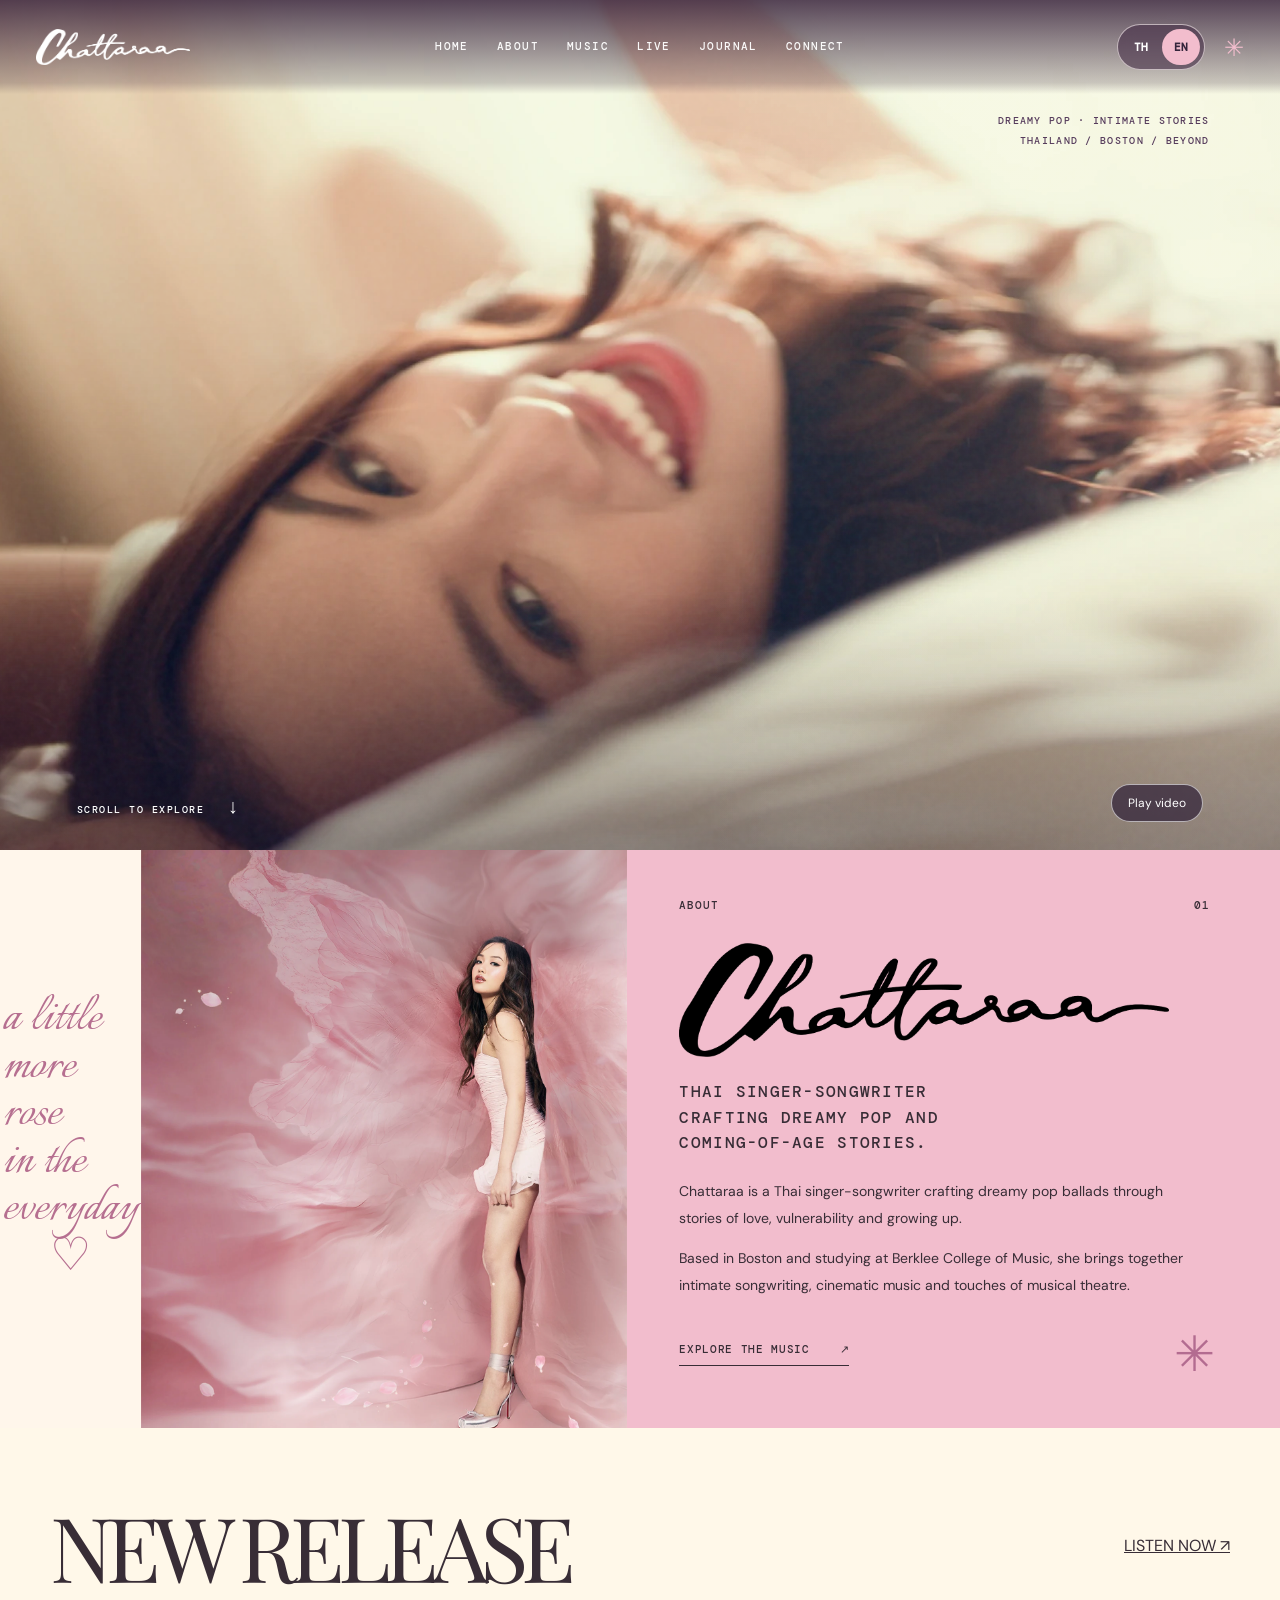
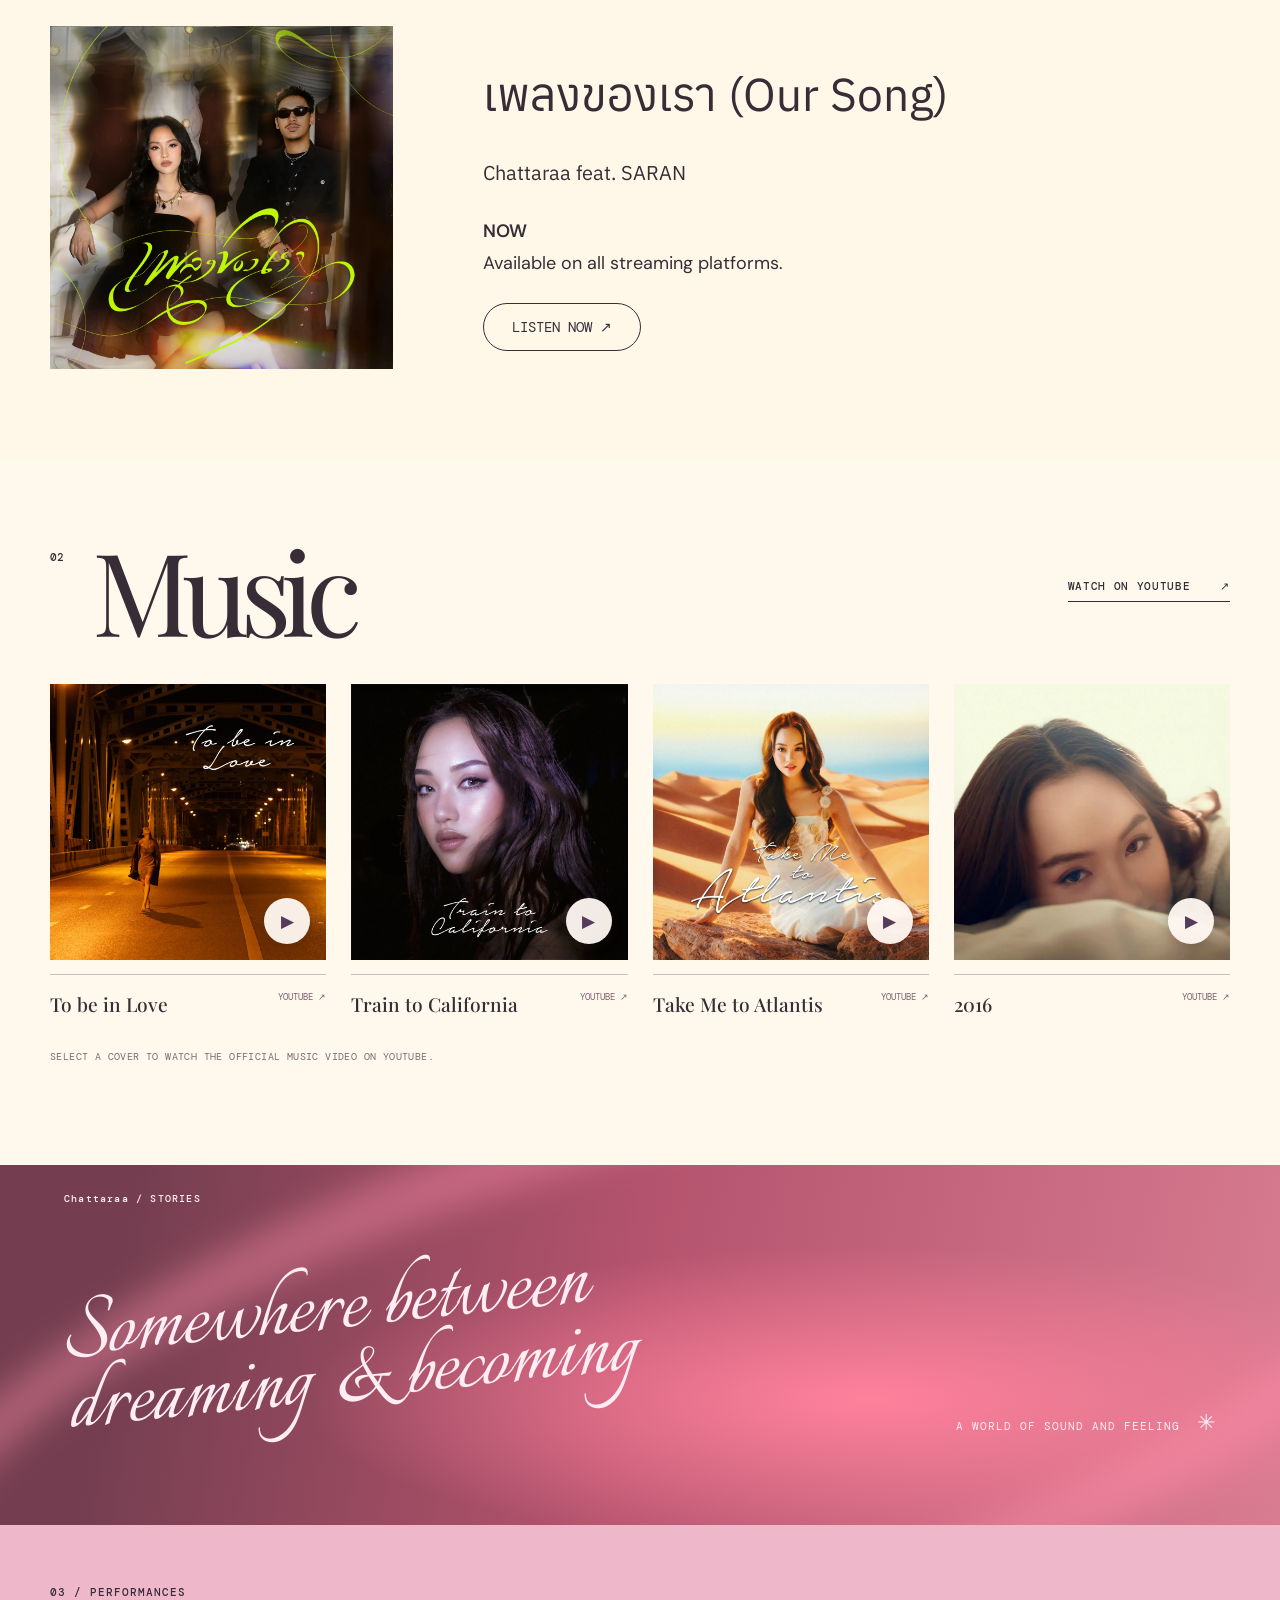
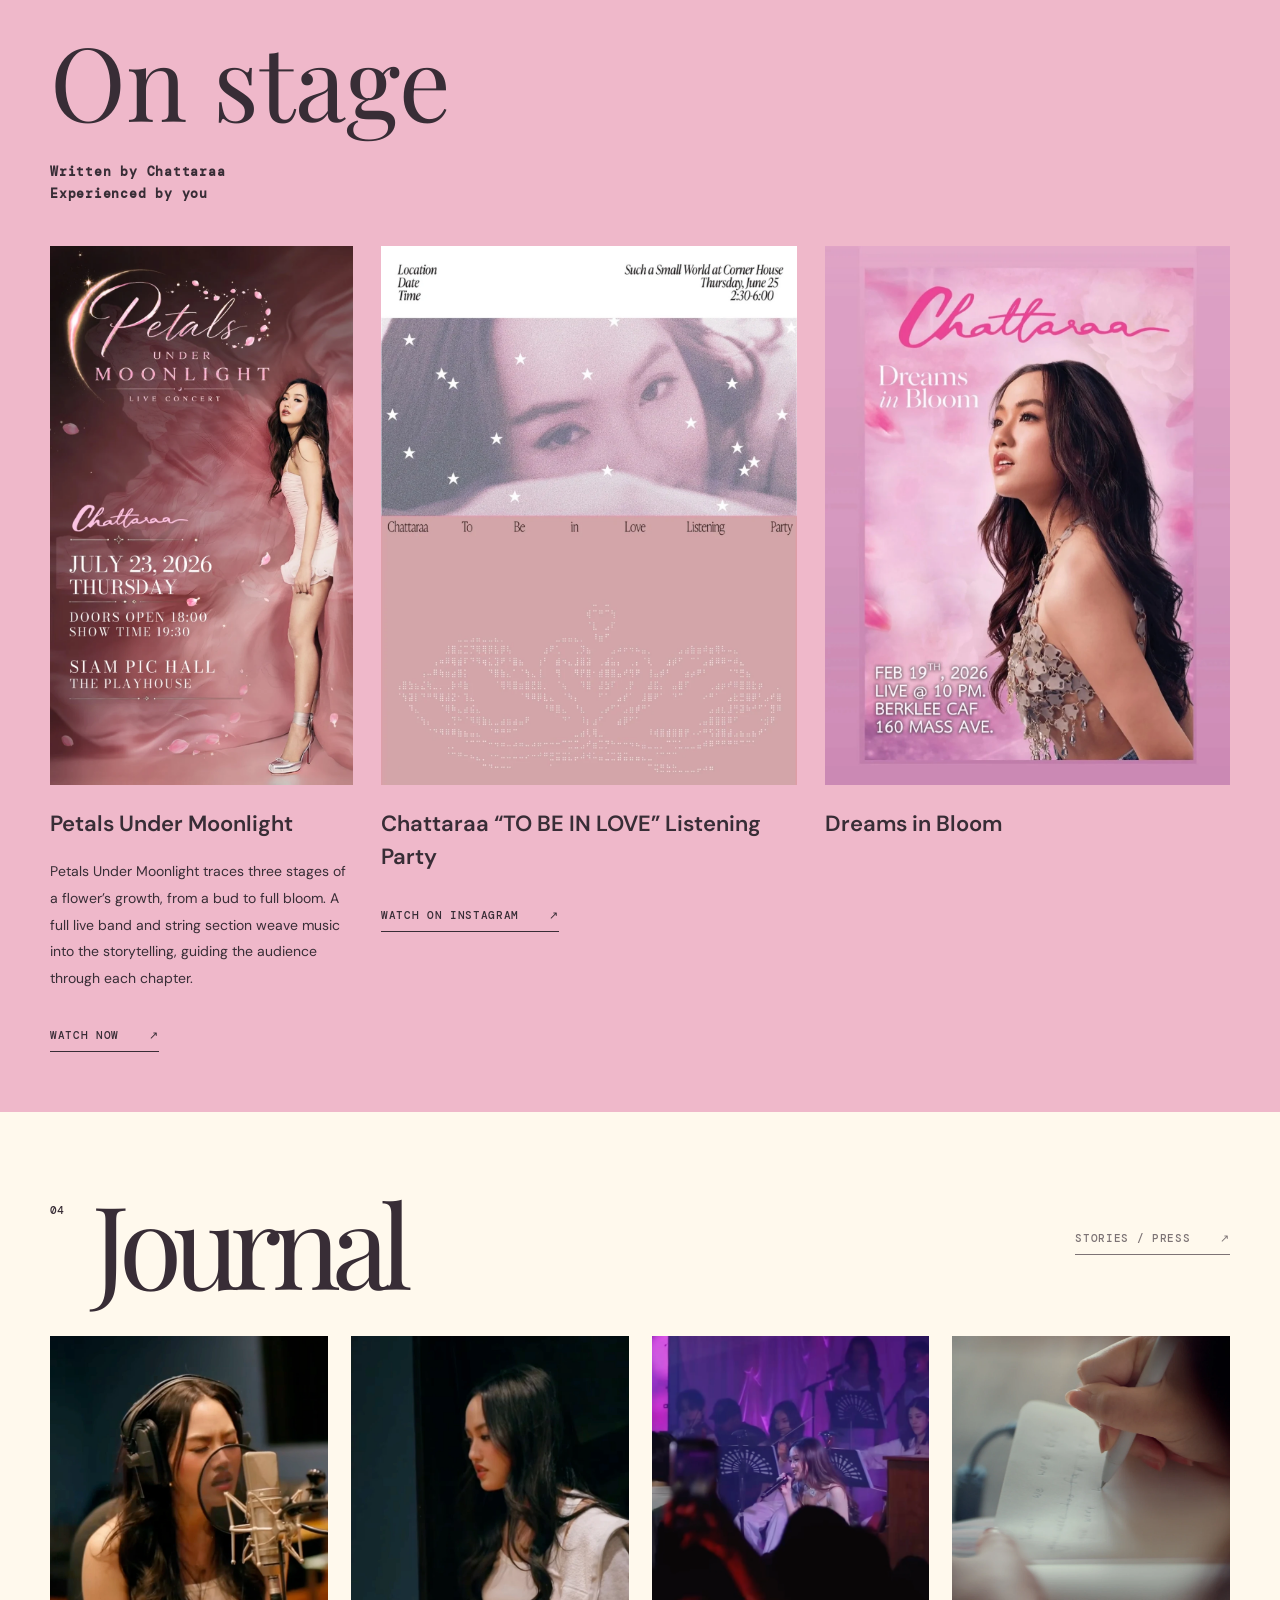
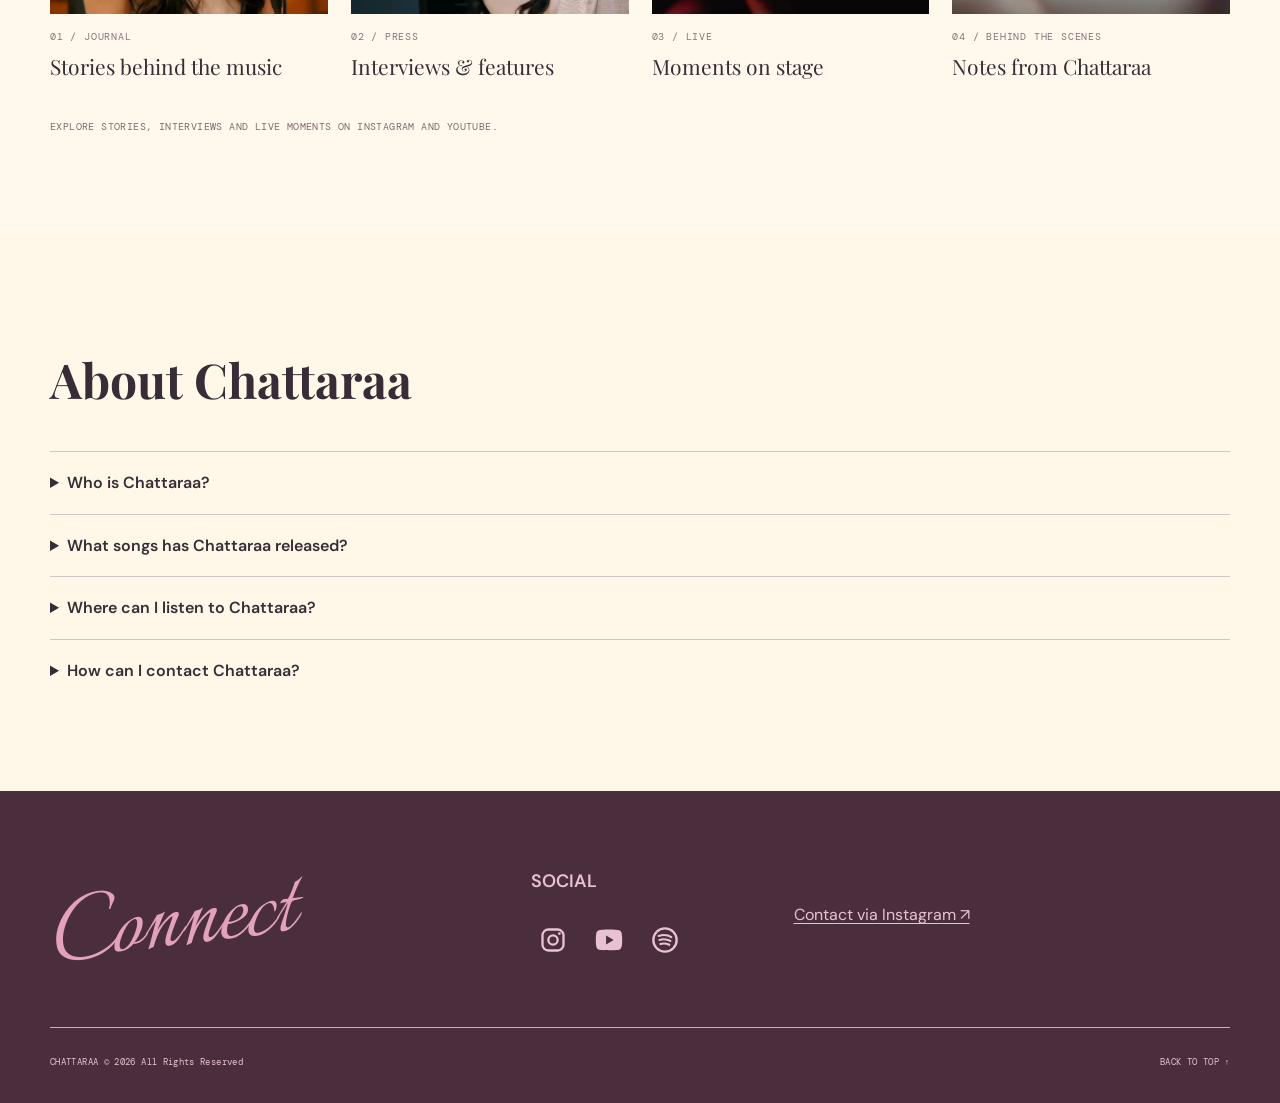
==== commit 527ffe83: "Replace pre-save promotion with Our Song new release and YouTube links" ====
--- a/index.html
+++ b/index.html
@@ -20,6 +20,7 @@
 <style>.petals-poster-link{display:block;margin-top:32px}.petals-poster-link img{display:block;width:100%;height:auto}.petals-poster-link:focus-visible{outline:3px solid currentColor;outline-offset:5px}</style>
 <style id="stage-gallery-layout">.live-section.stage-gallery{display:block;background:#efb8ca;padding:60px 0}.stage-header{margin-bottom:42px}.stage-header h2{font:400 clamp(64px,8vw,112px)/1.1 var(--serif);margin:24px 0}.stage-header .live-lead{text-transform:none;font-weight:600;margin:0}.stage-posters{display:grid;grid-template-columns:repeat(3,minmax(0,1fr));gap:28px;align-items:start}.stage-art{display:flex;width:100%;aspect-ratio:9/16;align-items:center;justify-content:center;background:#6a3f59}.stage-art img{display:block;width:100%;height:100%;object-fit:contain}.stage-card h3{font:600 22px/1.5 var(--body);margin:22px 0 16px}.stage-card h3 a{text-decoration:none}.stage-card p{font:14px/1.9 var(--body);margin:18px 0}.stage-card .text-link{margin-top:18px}html[lang="th"] .stage-card p{font-family:'Anuphan',Tahoma,sans-serif}@media(max-width:600px){.stage-posters{grid-template-columns:1fr;gap:40px}.live-section.stage-gallery{padding:42px 0}.stage-header h2{font-size:64px}}</style>
 <style id="updated-poster-sizes">.stage-posters{grid-template-columns:843fr 1158fr 1125fr}.stage-art{aspect-ratio:auto;background:transparent}.stage-art img{width:100%;height:auto;object-fit:contain}@media(max-width:600px){.stage-posters{grid-template-columns:1fr}}</style>
+<style>.release-availability{font:400 18px/1.8 var(--body);margin:0 0 24px}.release-availability strong{font-weight:600}.presave-section .section-heading h2{font-size:clamp(40px,7vw,100px)}</style>
 </head>
 <body>
 <a class="skip-link" href="#main-content">Skip to content</a>
@@ -62,8 +63,8 @@
 </section>
 <section aria-labelledby="presave-title" class="presave-section section-pad" id="pre-save">
 <div class="wide-wrap">
-<div class="section-heading"><h2 id="presave-title">Pre-Save</h2><a class="heading-link" href="https://orcd.co/chattaraa_our-song" target="_blank" rel="noopener noreferrer">Pre-Save now ↗</a></div>
-<div class="presave-layout"><a class="presave-cover" href="https://orcd.co/chattaraa_our-song" target="_blank" rel="noopener noreferrer" aria-label="Pre-Save เพลงของเรา (Our Song) — opens in a new tab"><img src="/assets/our-song-presave.webp" alt="เพลงของเรา — Our Song cover artwork" width="2400" height="2400" loading="lazy" decoding="async"/></a><div class="presave-copy"><p class="presave-kicker">Chattaraa</p><h3>เพลงของเรา (Our Song)</h3><p class="presave-release">Chattaraa feat. SARAN, releasing 15.10.2026</p><a class="presave-button" href="https://orcd.co/chattaraa_our-song" target="_blank" rel="noopener noreferrer">Pre-Save ↗</a></div></div>
+<div class="section-heading"><h2 id="presave-title">NEW RELEASE</h2><a class="heading-link" href="https://youtu.be/ZJOv2LEGpvU?si=WxZj2rjFKIjc48y0" target="_blank" rel="noopener noreferrer">LISTEN NOW ↗</a></div>
+<div class="presave-layout"><a class="presave-cover" href="https://youtu.be/ZJOv2LEGpvU?si=WxZj2rjFKIjc48y0" target="_blank" rel="noopener noreferrer" aria-label="Listen to เพลงของเรา (Our Song) on YouTube — opens in a new tab"><img src="/assets/our-song-presave.webp" alt="เพลงของเรา — Our Song cover artwork" width="2400" height="2400" loading="lazy" decoding="async"/></a><div class="presave-copy"><h3>เพลงของเรา (Our Song)</h3><p class="presave-release">Chattaraa feat. SARAN</p><p class="release-availability"><strong>NOW</strong><br/>Available on all streaming platforms.</p><a class="presave-button" href="https://youtu.be/ZJOv2LEGpvU?si=WxZj2rjFKIjc48y0" target="_blank" rel="noopener noreferrer">LISTEN NOW ↗</a></div></div>
 </div></section>
 <section aria-labelledby="music-title" class="music-section section-pad" id="music">
 <div class="section-heading wide-wrap"><span class="index">02</span><h2 id="music-title">Music</h2><a class="text-link heading-link" href="https://www.youtube.com/@chattaraa" rel="noopener noreferrer" target="_blank">WATCH ON YOUTUBE <span aria-hidden="true">↗</span></a></div>
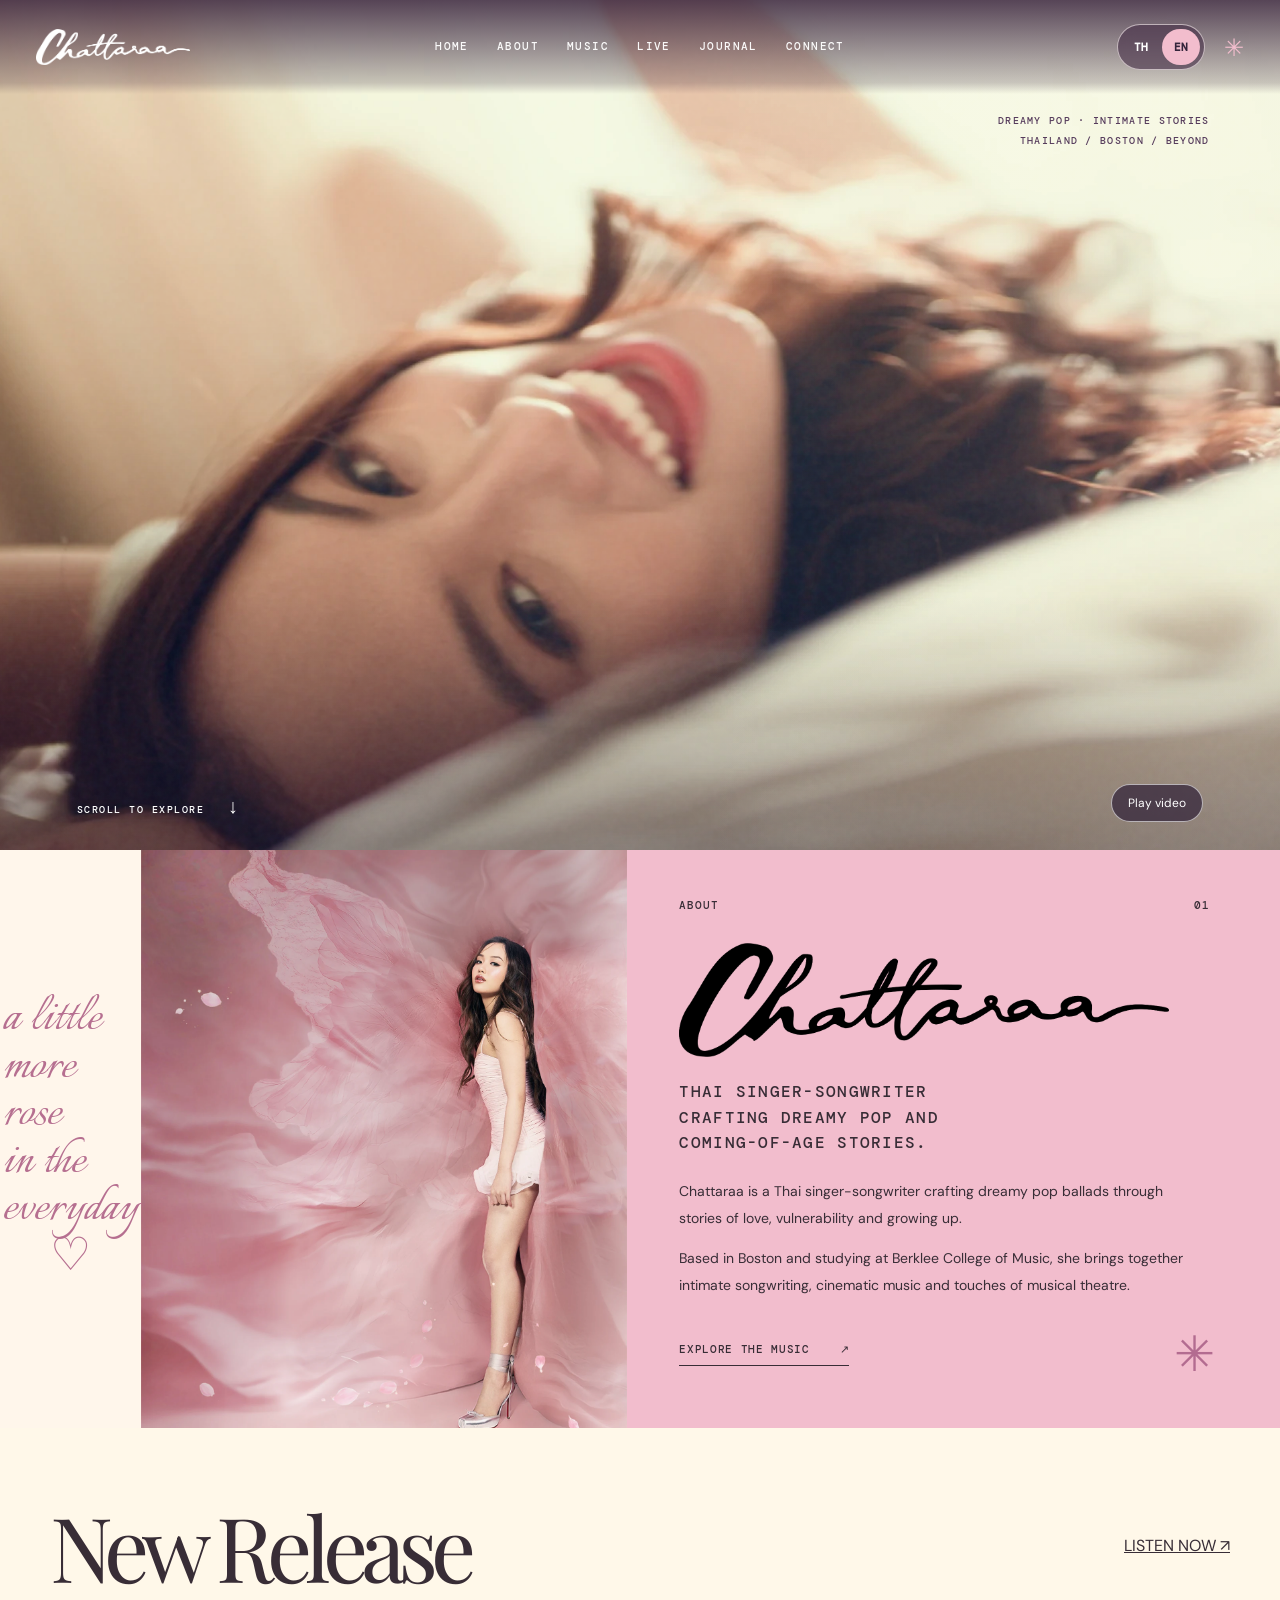
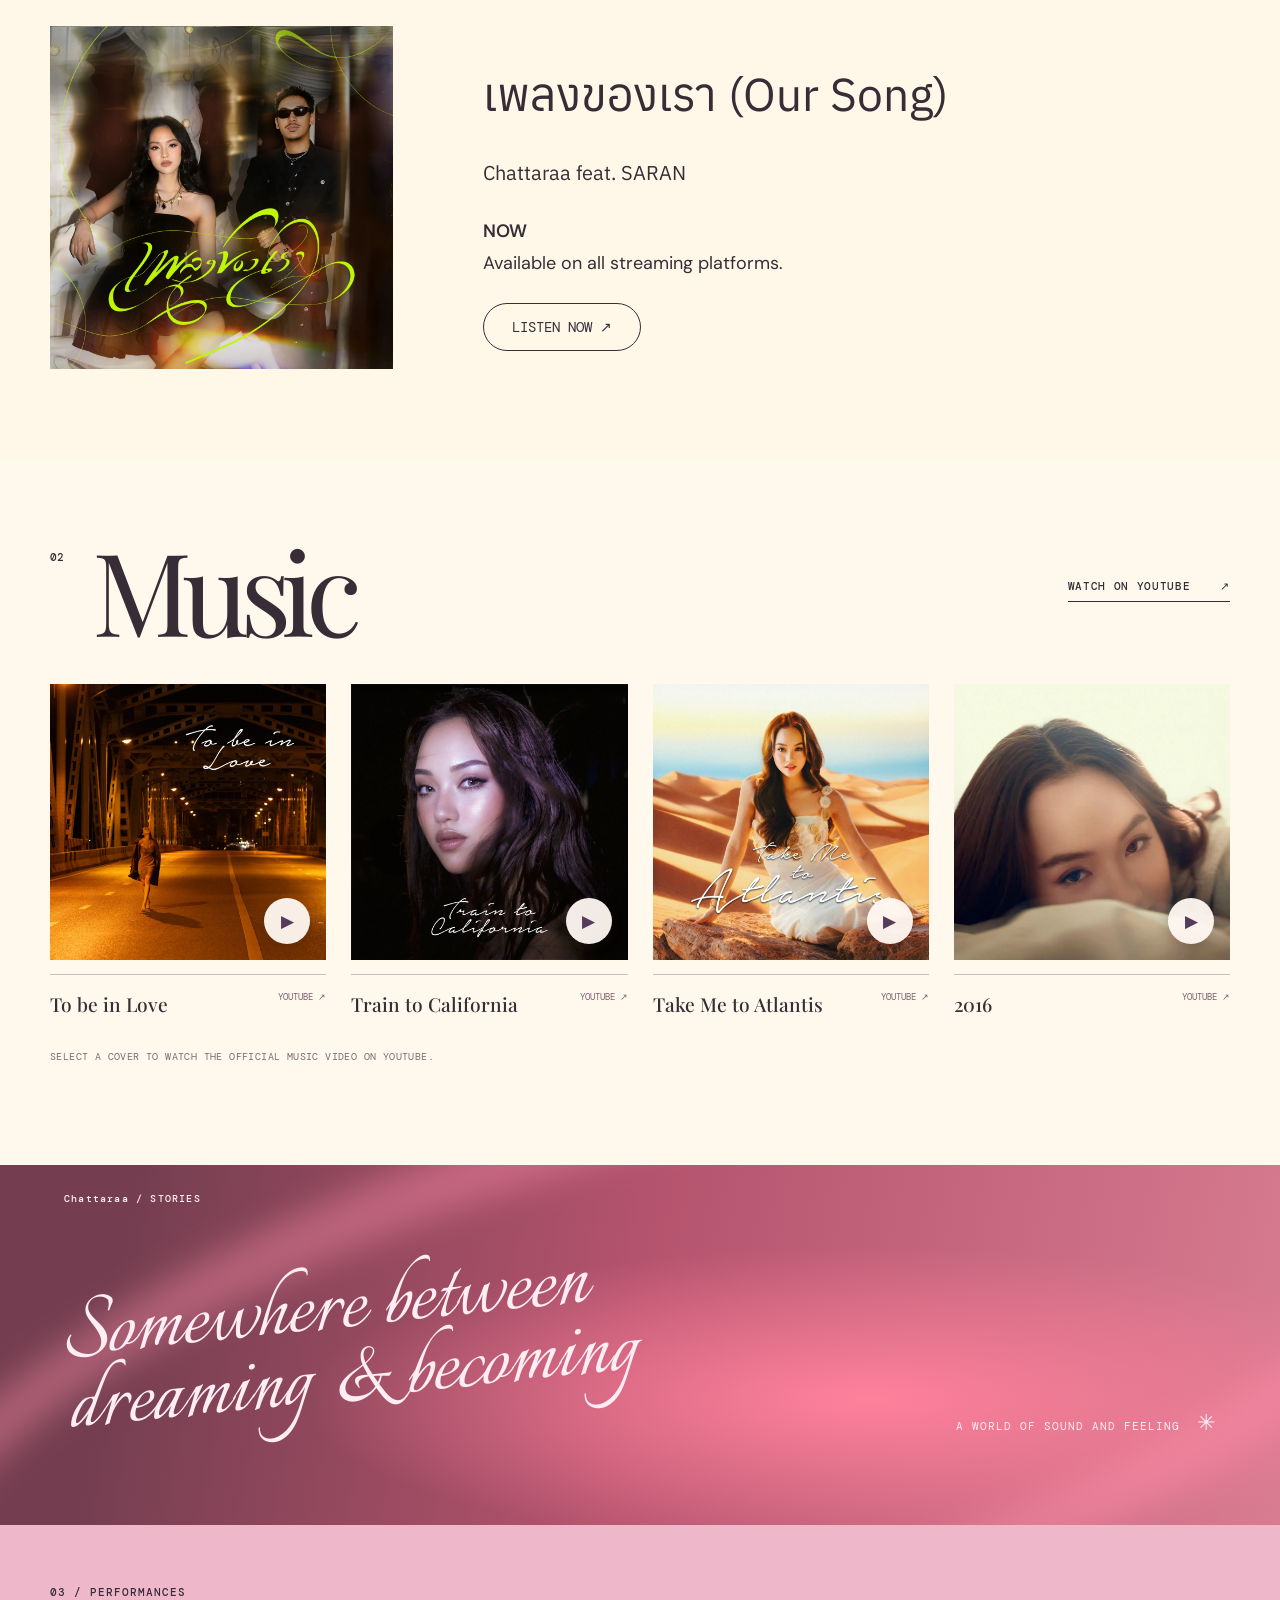
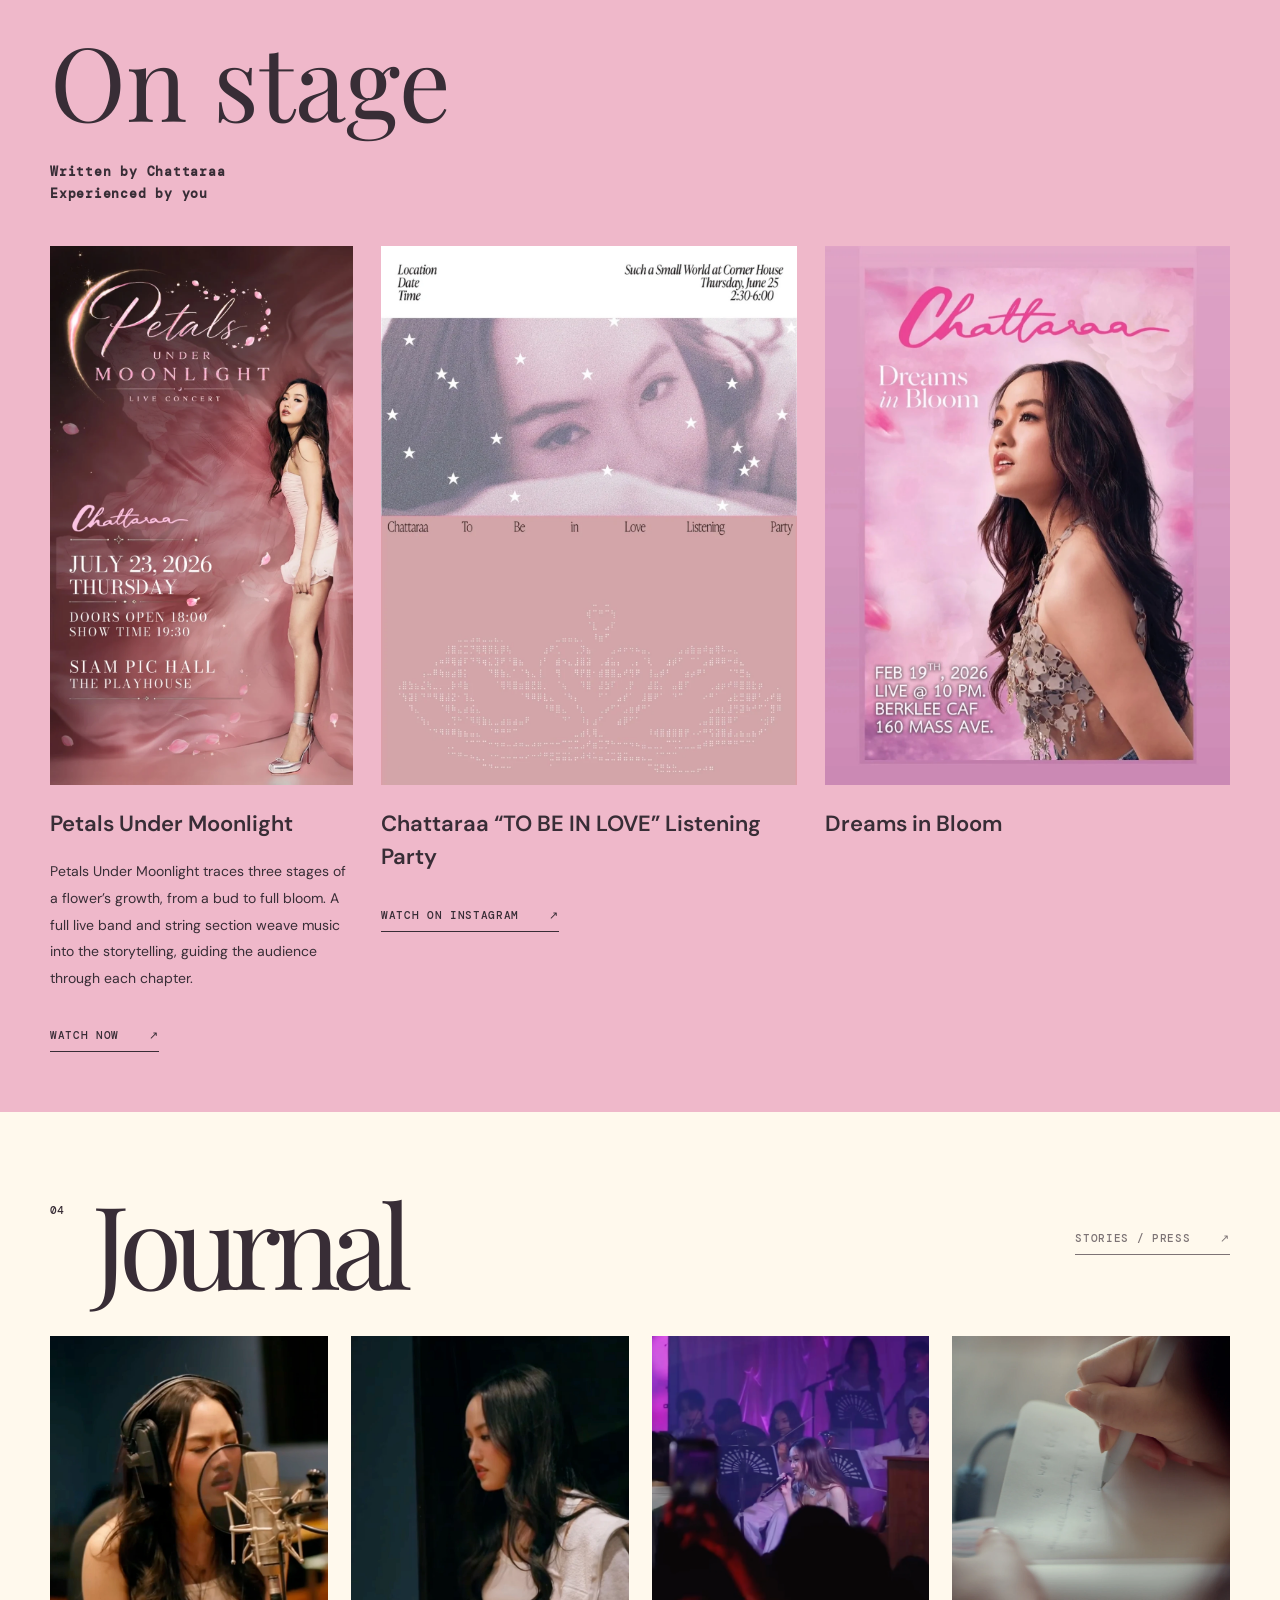
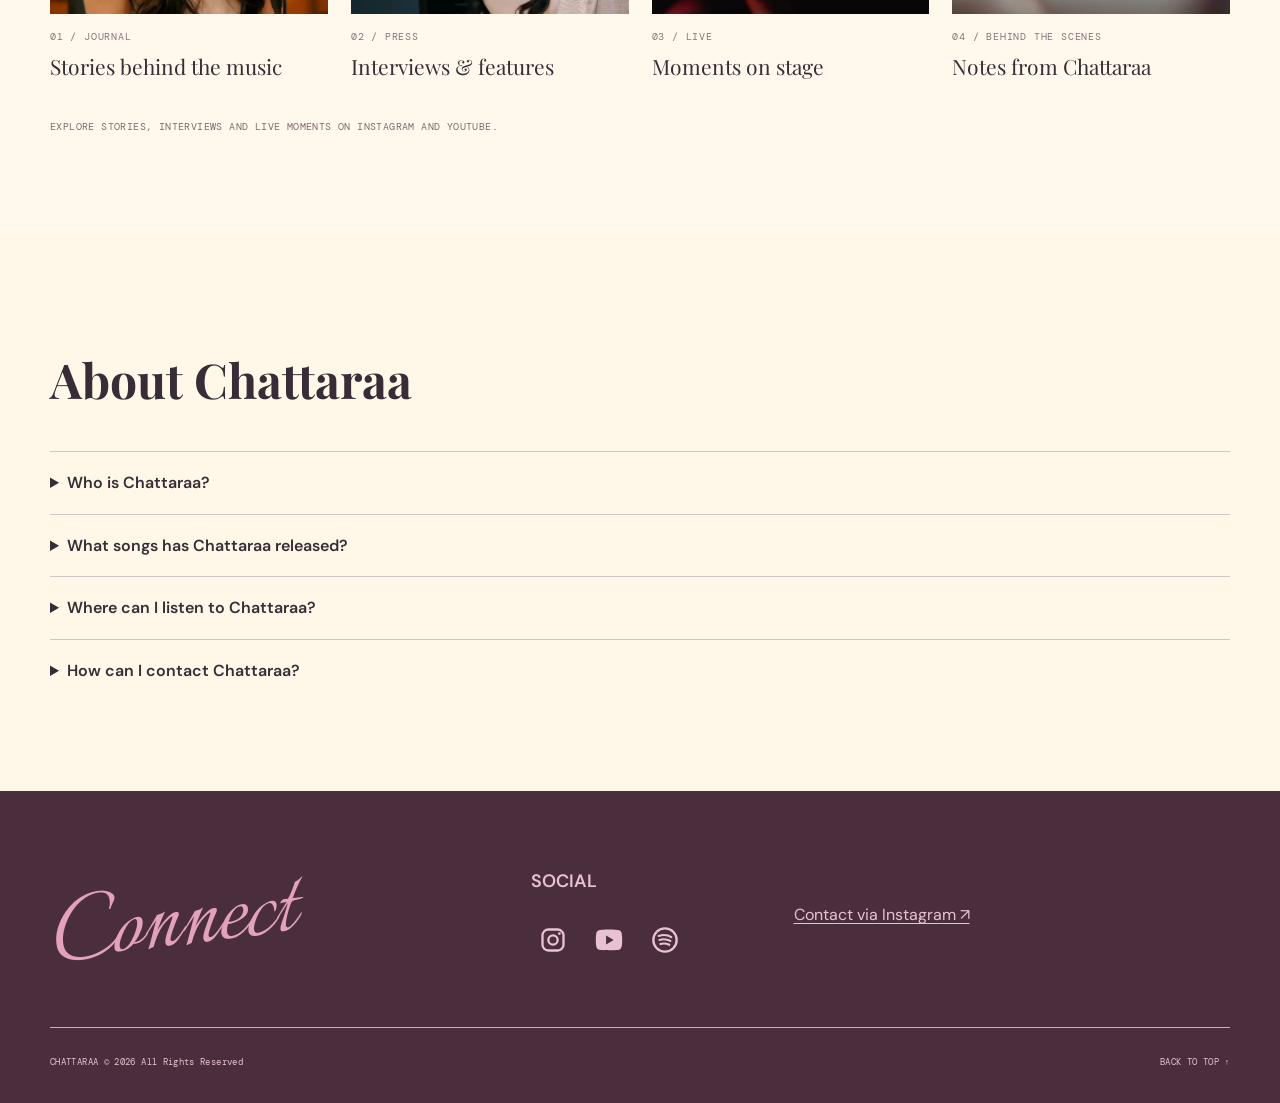
==== commit ba422615: "Change heading capitalization to New Release" ====
--- a/index.html
+++ b/index.html
@@ -63,7 +63,7 @@
 </section>
 <section aria-labelledby="presave-title" class="presave-section section-pad" id="pre-save">
 <div class="wide-wrap">
-<div class="section-heading"><h2 id="presave-title">NEW RELEASE</h2><a class="heading-link" href="https://youtu.be/ZJOv2LEGpvU?si=WxZj2rjFKIjc48y0" target="_blank" rel="noopener noreferrer">LISTEN NOW ↗</a></div>
+<div class="section-heading"><h2 id="presave-title">New Release</h2><a class="heading-link" href="https://youtu.be/ZJOv2LEGpvU?si=WxZj2rjFKIjc48y0" target="_blank" rel="noopener noreferrer">LISTEN NOW ↗</a></div>
 <div class="presave-layout"><a class="presave-cover" href="https://youtu.be/ZJOv2LEGpvU?si=WxZj2rjFKIjc48y0" target="_blank" rel="noopener noreferrer" aria-label="Listen to เพลงของเรา (Our Song) on YouTube — opens in a new tab"><img src="/assets/our-song-presave.webp" alt="เพลงของเรา — Our Song cover artwork" width="2400" height="2400" loading="lazy" decoding="async"/></a><div class="presave-copy"><h3>เพลงของเรา (Our Song)</h3><p class="presave-release">Chattaraa feat. SARAN</p><p class="release-availability"><strong>NOW</strong><br/>Available on all streaming platforms.</p><a class="presave-button" href="https://youtu.be/ZJOv2LEGpvU?si=WxZj2rjFKIjc48y0" target="_blank" rel="noopener noreferrer">LISTEN NOW ↗</a></div></div>
 </div></section>
 <section aria-labelledby="music-title" class="music-section section-pad" id="music">
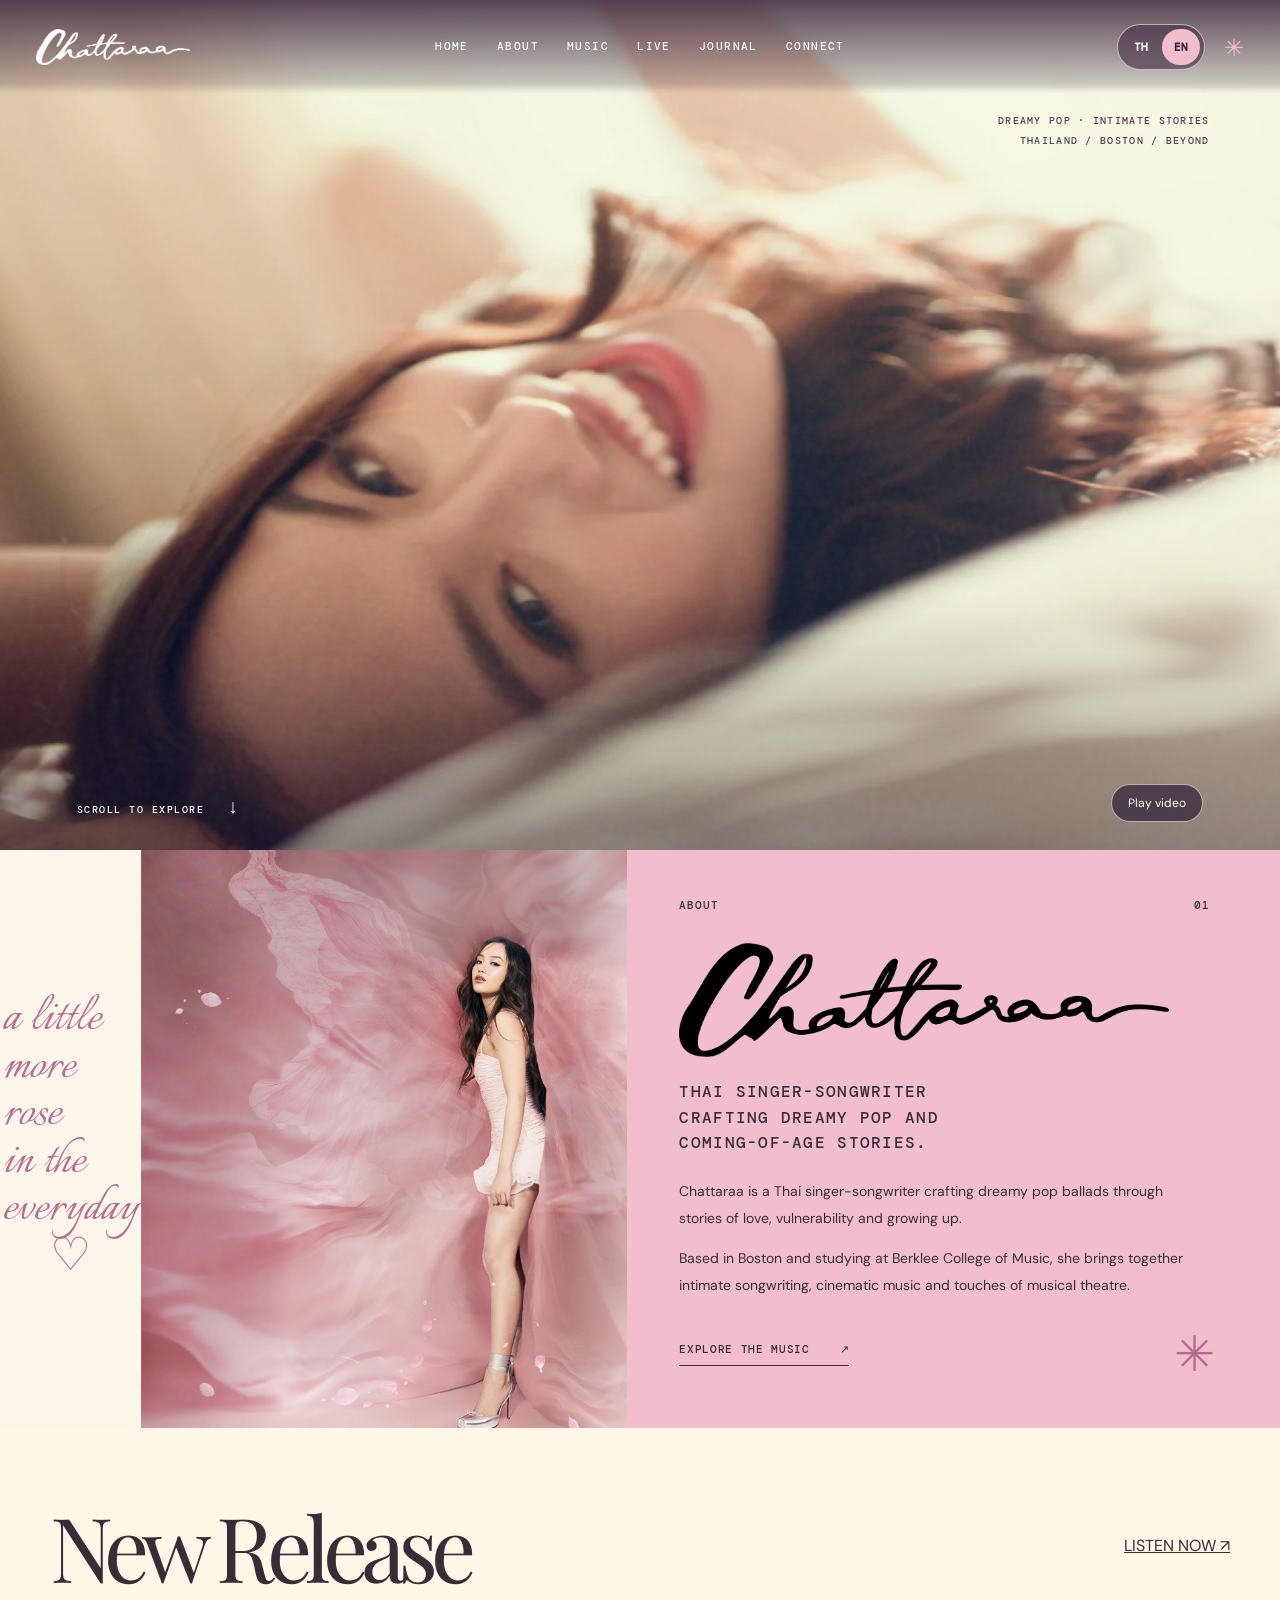
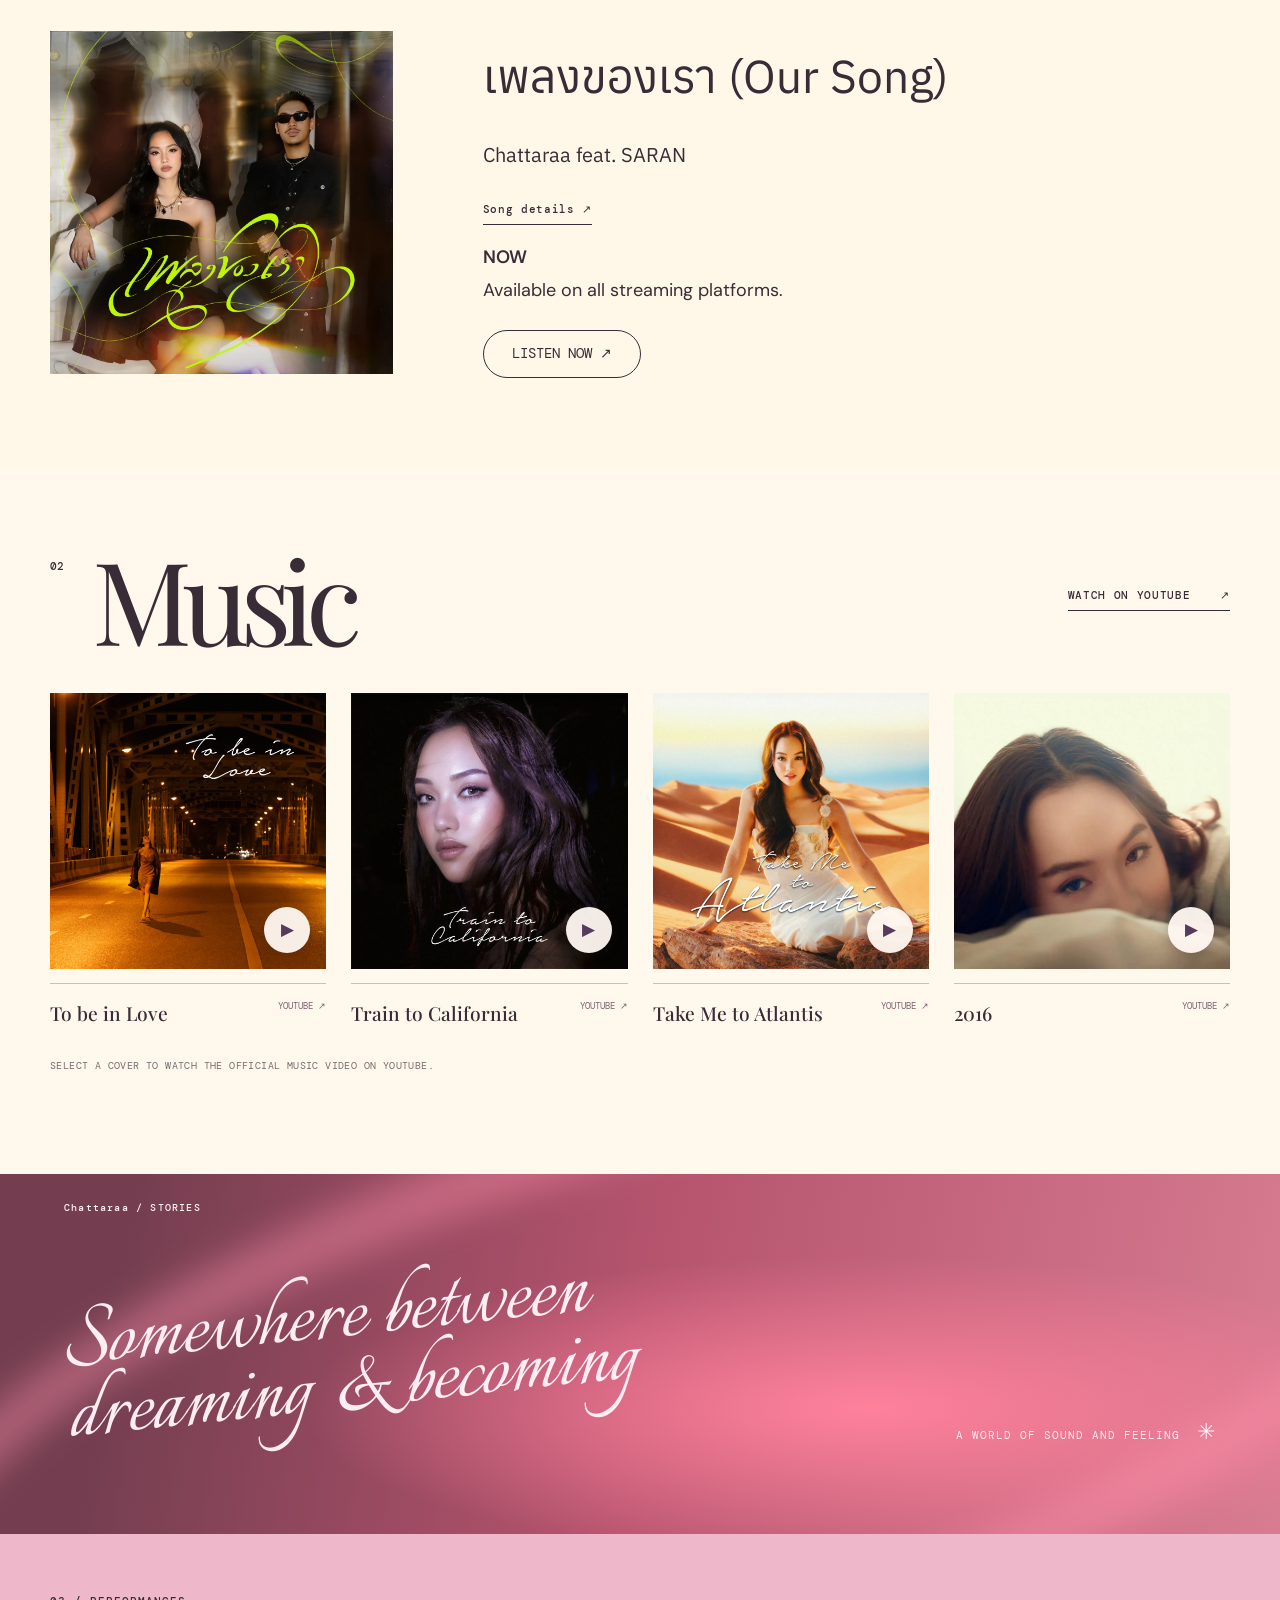
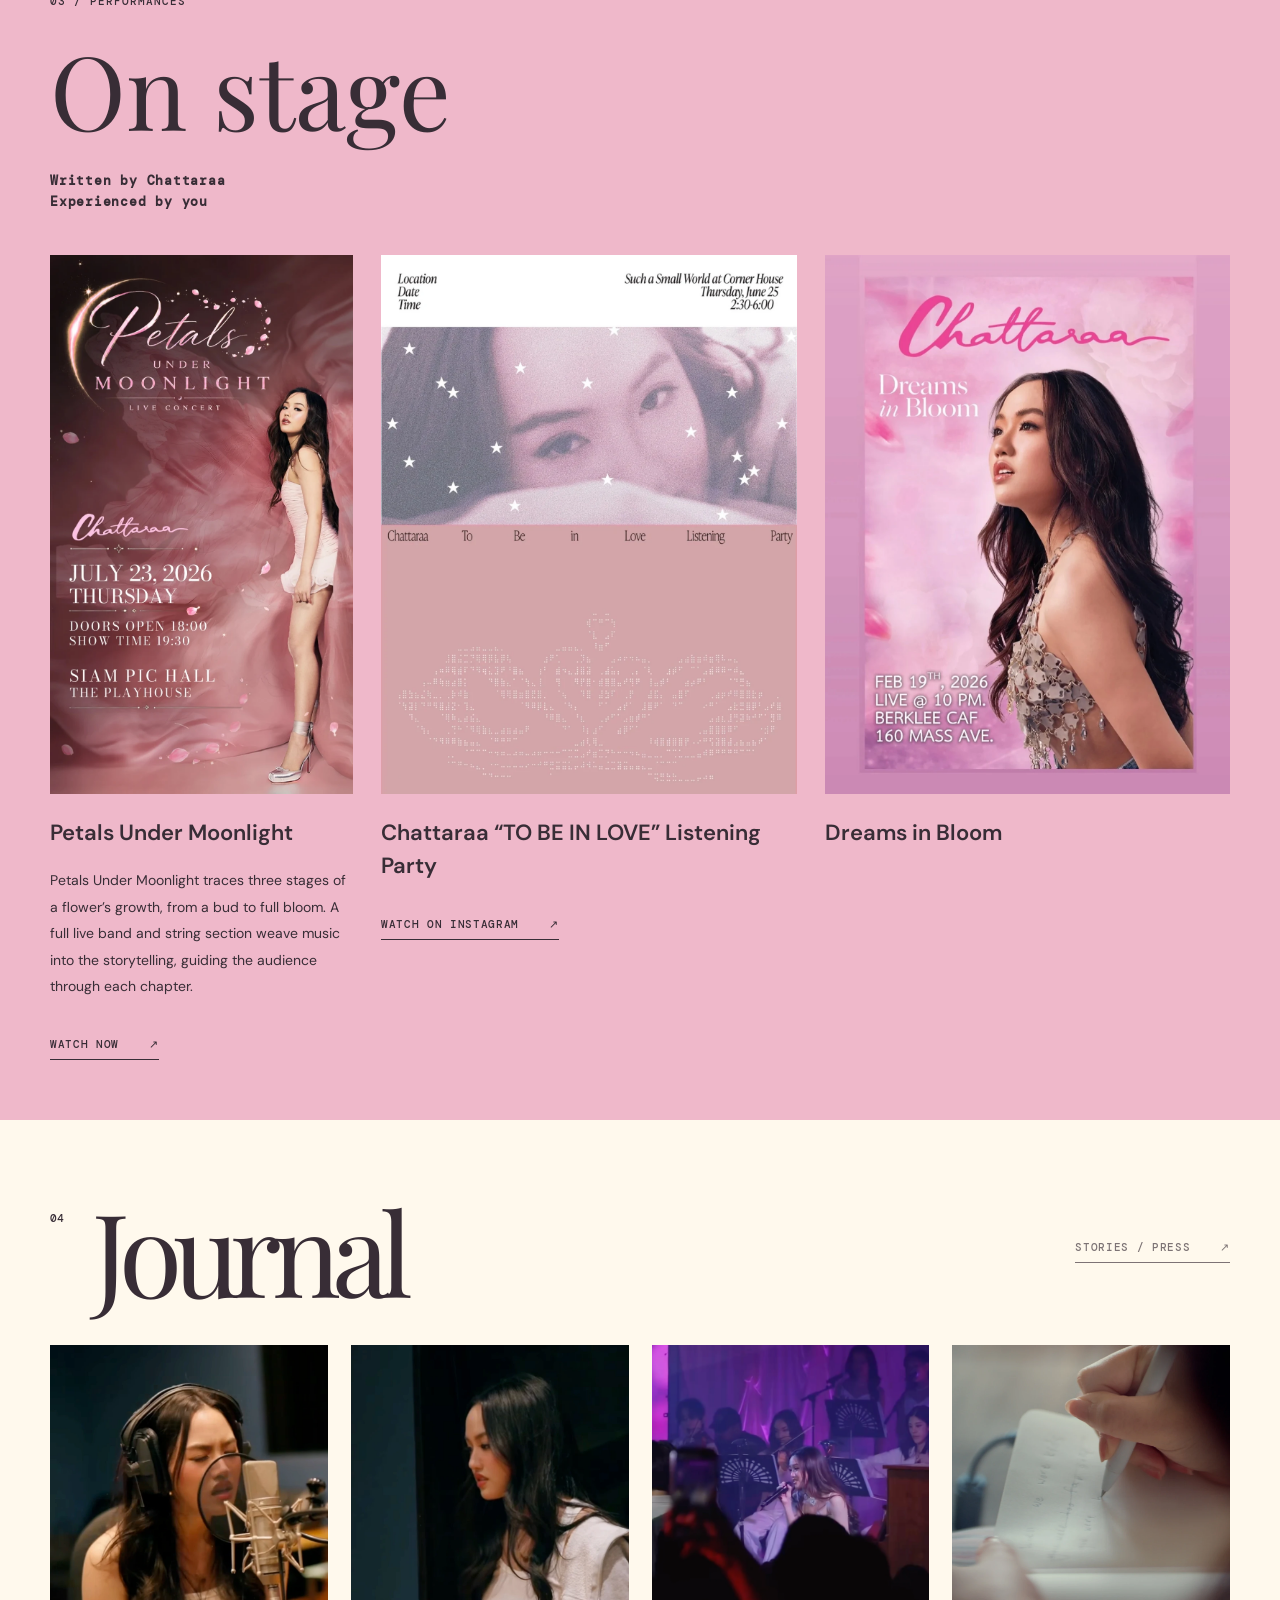
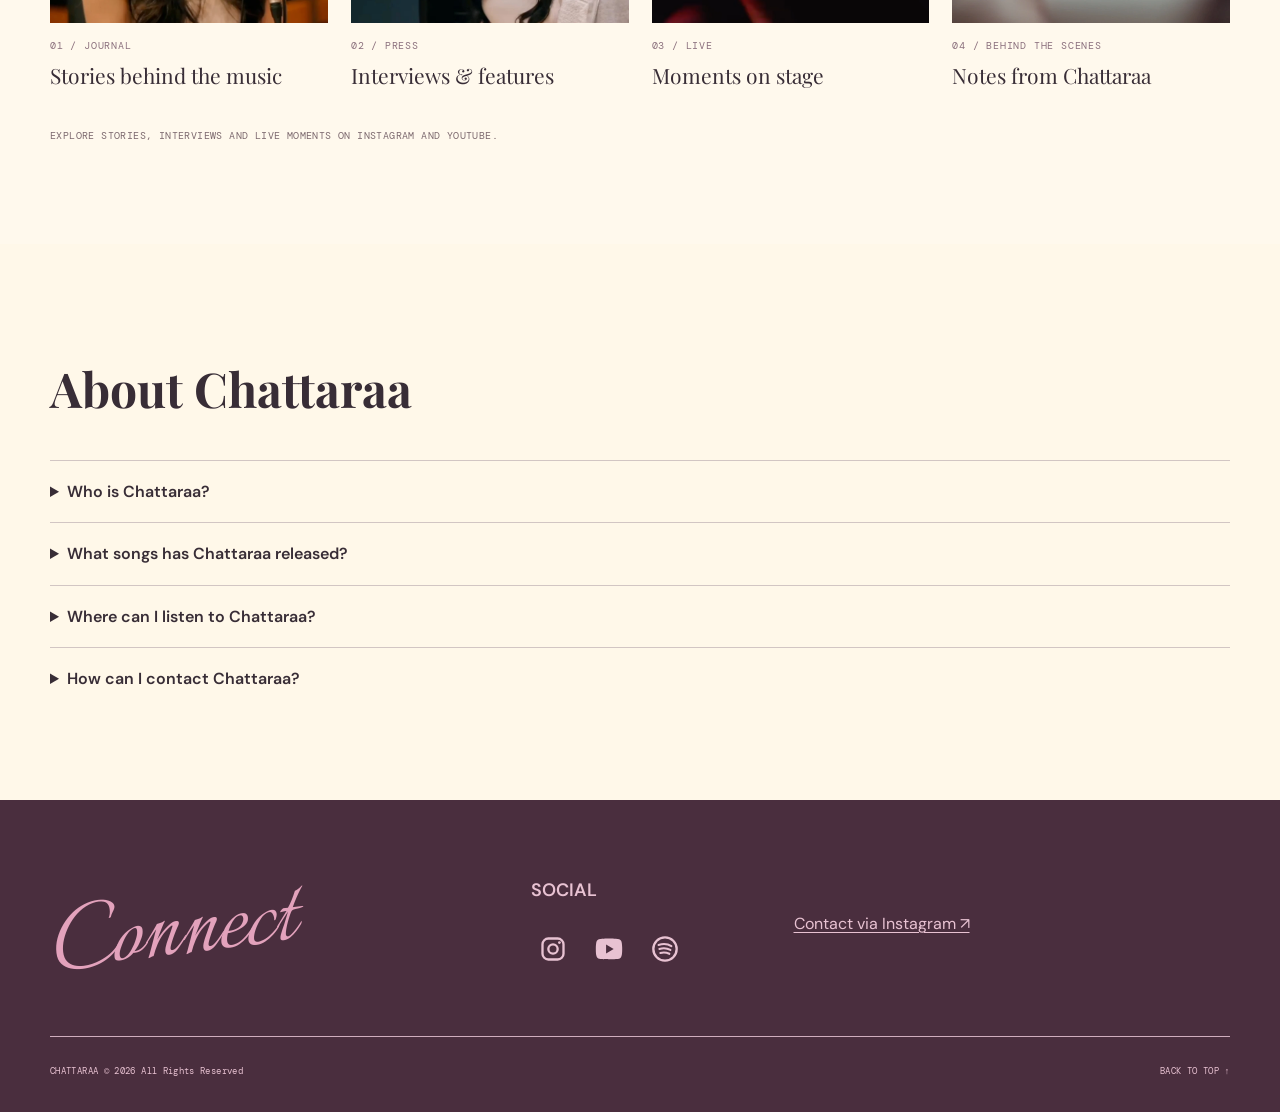
==== commit c0f7c133: "Update release FAQ and structured data, add bilingual Our Song pages and sitemap entries" ====
--- a/index.html
+++ b/index.html
@@ -12,7 +12,7 @@
 <link crossorigin="" href="https://fonts.gstatic.com" rel="preconnect"/>
 <link href="https://fonts.googleapis.com/css2?family=Anuphan:wght@400;500;600&amp;family=DM+Mono:wght@400;500&amp;family=DM+Sans:wght@400;500;600;700&amp;family=Italianno&amp;family=Playfair+Display:ital,wght@0,400;0,500;0,600;1,400;1,500&amp;display=swap" rel="stylesheet"/>
 <link rel="stylesheet" href="/assets/v12.css?v=20261012-live-sentence"/>
-<link href="https://www.chattaraa.com/" rel="canonical"/><link href="https://www.chattaraa.com/" hreflang="en" rel="alternate"/><link href="https://www.chattaraa.com/th/" hreflang="th" rel="alternate"/><link href="https://www.chattaraa.com/" hreflang="x-default" rel="alternate"/><meta content="website" property="og:type"/><meta content="CHATTARAA" property="og:site_name"/><meta content="en_US" property="og:locale"/><meta content="Chattaraa — Thai Singer-Songwriter | Official Website" property="og:title"/><meta content="Chattaraa is a Thai singer-songwriter crafting dreamy pop ballads through stories of love, vulnerability and growing up." property="og:description"/><meta content="https://www.chattaraa.com/" property="og:url"/><meta content="https://www.chattaraa.com/assets/hero-chattaraa-1920.webp" property="og:image"/><meta content="summary_large_image" name="twitter:card"/><meta name="twitter:title" content="CHATTARAA — Official Website"/><meta name="twitter:image" content="https://www.chattaraa.com/assets/hero-chattaraa-1920.webp"/><meta name="chattaraa-version" content="12"/><script type="application/ld+json">{"@context": "https://schema.org", "@graph": [{"@type": "Person", "@id": "https://www.chattaraa.com/#artist", "name": "Chattaraa", "url": "https://www.chattaraa.com/", "jobTitle": "Singer-songwriter", "description": "Chattaraa is a Thai singer-songwriter crafting dreamy pop, intimate ballads and coming-of-age stories.", "image": "https://www.chattaraa.com/assets/portrait-chattaraa.webp", "sameAs": ["https://www.youtube.com/@chattaraa", "https://www.instagram.com/chattwan16/", "https://open.spotify.com/artist/7L1WY9iSSZenZPKcU98Fn6"]}, {"@type": "WebSite", "@id": "https://www.chattaraa.com/#website", "name": "Chattaraa Official Website", "url": "https://www.chattaraa.com/", "inLanguage": ["en", "th"], "publisher": {"@id": "https://www.chattaraa.com/#artist"}}, {"@type": "WebPage", "@id": "https://www.chattaraa.com/#webpage", "url": "https://www.chattaraa.com/", "name": "Chattaraa — Thai Singer-Songwriter | Official Website", "inLanguage": "en", "about": {"@id": "https://www.chattaraa.com/#artist"}, "isPartOf": {"@id": "https://www.chattaraa.com/#website"}}, {"@type": "MusicRecording", "name": "To be in Love", "byArtist": {"@id": "https://www.chattaraa.com/#artist"}, "url": "https://youtu.be/dDhB05XkDJM"}, {"@type": "MusicRecording", "name": "Train to California", "byArtist": {"@id": "https://www.chattaraa.com/#artist"}, "url": "https://youtu.be/4gaR9DZhMm0"}, {"@type": "MusicRecording", "name": "Take Me to Atlantis", "byArtist": {"@id": "https://www.chattaraa.com/#artist"}, "url": "https://youtu.be/C6jtJ0VgAyo"}, {"@type": "MusicRecording", "name": "2016", "byArtist": {"@id": "https://www.chattaraa.com/#artist"}, "url": "https://youtu.be/xAIUsuw0jmA"}, {"@type": "FAQPage", "@id": "https://www.chattaraa.com/#questions", "inLanguage": "en", "mainEntity": [{"@type": "Question", "name": "Who is Chattaraa?", "acceptedAnswer": {"@type": "Answer", "text": "Chattaraa is a Thai singer-songwriter crafting dreamy pop, intimate ballads and coming-of-age stories."}}, {"@type": "Question", "name": "What songs has Chattaraa released?", "acceptedAnswer": {"@type": "Answer", "text": "Featured music on this official website includes To be in Love, Train to California, Take Me to Atlantis and 2016."}}, {"@type": "Question", "name": "Where can I listen to Chattaraa?", "acceptedAnswer": {"@type": "Answer", "text": "Listen on Spotify or watch official music videos on the Chattaraa YouTube channel using the links on this website."}}, {"@type": "Question", "name": "How can I contact Chattaraa?", "acceptedAnswer": {"@type": "Answer", "text": "Use the official Instagram link in the Connect section for contact enquiries."}}]}]}</script><style>.artist-faq{background:#fff8e9}.artist-faq h2{font-family:var(--serif);font-size:clamp(28px,5vw,48px)}.artist-faq details{border-top:1px solid #563c5c44;padding:18px 0}.artist-faq summary{cursor:pointer;font-weight:600;line-height:1.6}.artist-faq p{max-width:800px;line-height:1.9}</style><style>.hero-video{width:100%;height:100%;object-fit:cover}.hero-video-toggle{position:absolute;z-index:8;right:6%;bottom:28px;border:1px solid #fff9;border-radius:24px;padding:10px 16px;background:#34253bbd;color:white;cursor:pointer;font:12px var(--body)}</style><style>.journal-card-link{display:block;color:inherit;text-decoration:none}.journal-card-link:focus-visible{outline:3px solid #563c5c;outline-offset:6px}.journal-card-link .journal-art{transition:filter .2s ease}.journal-card-link:hover .journal-art{filter:brightness(1.08)}.journal-card-link:hover h3{text-decoration:underline;text-underline-offset:5px}@media(prefers-reduced-motion:reduce){.journal-card-link .journal-art{transition:none}}</style><style>.journal-card .journal-photo{position:relative;padding:0;aspect-ratio:1/1;overflow:hidden;background:none}.journal-photo::before,.journal-photo::after{display:none}.journal-photo img{display:block;width:100%;height:100%;object-fit:cover}</style><style id="footer-social-icons">.connect-inner .social-links{gap:12px}.connect-inner .social-links a.social-icon{display:inline-flex;align-items:center;justify-content:center;width:44px;height:44px;min-width:44px;border:0;text-decoration:none;border-radius:8px;transition:opacity .2s}.connect-inner .social-links a.social-icon:hover{opacity:.75}.connect-inner .social-links a.social-icon:focus-visible{outline:2px solid currentColor;outline-offset:4px}.social-icon svg{display:block;width:28px;height:28px}</style>
+<link href="https://www.chattaraa.com/" rel="canonical"/><link href="https://www.chattaraa.com/" hreflang="en" rel="alternate"/><link href="https://www.chattaraa.com/th/" hreflang="th" rel="alternate"/><link href="https://www.chattaraa.com/" hreflang="x-default" rel="alternate"/><meta content="website" property="og:type"/><meta content="CHATTARAA" property="og:site_name"/><meta content="en_US" property="og:locale"/><meta content="Chattaraa — Thai Singer-Songwriter | Official Website" property="og:title"/><meta content="Chattaraa is a Thai singer-songwriter crafting dreamy pop ballads through stories of love, vulnerability and growing up." property="og:description"/><meta content="https://www.chattaraa.com/" property="og:url"/><meta content="https://www.chattaraa.com/assets/hero-chattaraa-1920.webp" property="og:image"/><meta content="summary_large_image" name="twitter:card"/><meta name="twitter:title" content="CHATTARAA — Official Website"/><meta name="twitter:image" content="https://www.chattaraa.com/assets/hero-chattaraa-1920.webp"/><meta name="chattaraa-version" content="12"/><script type="application/ld+json">{"@context":"https://schema.org","@graph":[{"@type":"Person","@id":"https://www.chattaraa.com/#artist","name":"Chattaraa","url":"https://www.chattaraa.com/","jobTitle":"Singer-songwriter","description":"Chattaraa is a Thai singer-songwriter crafting dreamy pop, intimate ballads and coming-of-age stories.","image":"https://www.chattaraa.com/assets/portrait-chattaraa.webp","sameAs":["https://www.youtube.com/@chattaraa","https://www.instagram.com/chattwan16/","https://open.spotify.com/artist/7L1WY9iSSZenZPKcU98Fn6","https://music.apple.com/us/artist/chattaraa/1829408654"]},{"@type":"WebSite","@id":"https://www.chattaraa.com/#website","name":"Chattaraa Official Website","url":"https://www.chattaraa.com/","inLanguage":["en","th"],"publisher":{"@id":"https://www.chattaraa.com/#artist"}},{"@type":"WebPage","@id":"https://www.chattaraa.com/#webpage","url":"https://www.chattaraa.com/","name":"Chattaraa — Thai Singer-Songwriter | Official Website","inLanguage":"en","about":{"@id":"https://www.chattaraa.com/#artist"},"isPartOf":{"@id":"https://www.chattaraa.com/#website"}},{"@type":"MusicRecording","name":"To be in Love","byArtist":{"@id":"https://www.chattaraa.com/#artist"},"url":"https://youtu.be/dDhB05XkDJM"},{"@type":"MusicRecording","name":"Train to California","byArtist":{"@id":"https://www.chattaraa.com/#artist"},"url":"https://youtu.be/4gaR9DZhMm0"},{"@type":"MusicRecording","name":"Take Me to Atlantis","byArtist":{"@id":"https://www.chattaraa.com/#artist"},"url":"https://youtu.be/C6jtJ0VgAyo"},{"@type":"MusicRecording","name":"2016","byArtist":{"@id":"https://www.chattaraa.com/#artist"},"url":"https://youtu.be/xAIUsuw0jmA"},{"@type":"FAQPage","@id":"https://www.chattaraa.com/#questions","inLanguage":"en","mainEntity":[{"@type":"Question","name":"Who is Chattaraa?","acceptedAnswer":{"@type":"Answer","text":"Chattaraa is a Thai singer-songwriter crafting dreamy pop, intimate ballads and coming-of-age stories."}},{"@type":"Question","name":"What songs has Chattaraa released?","acceptedAnswer":{"@type":"Answer","text":"Chattaraa’s releases include เพลงของเรา (Our Song) feat. SARAN, released on 15 October 2026, To be in Love, Train to California, Take Me to Atlantis and 2016."}},{"@type":"Question","name":"Where can I listen to Chattaraa?","acceptedAnswer":{"@type":"Answer","text":"Listen on Spotify or watch official music videos on the Chattaraa YouTube channel using the links on this website."}},{"@type":"Question","name":"How can I contact Chattaraa?","acceptedAnswer":{"@type":"Answer","text":"Use the official Instagram link in the Connect section for contact enquiries."}}]},{"@type":"MusicRecording","@id":"https://www.chattaraa.com/music/our-song/#recording","name":"เพลงของเรา (Our Song)","datePublished":"2026-10-15","byArtist":[{"@id":"https://www.chattaraa.com/#artist"},{"@type":"Person","name":"SARAN"}],"url":"https://www.chattaraa.com/music/our-song/","sameAs":["https://youtu.be/ZJOv2LEGpvU?si=WxZj2rjFKIjc48y0"],"image":"https://www.chattaraa.com/assets/our-song-presave.webp"}]}</script><style>.artist-faq{background:#fff8e9}.artist-faq h2{font-family:var(--serif);font-size:clamp(28px,5vw,48px)}.artist-faq details{border-top:1px solid #563c5c44;padding:18px 0}.artist-faq summary{cursor:pointer;font-weight:600;line-height:1.6}.artist-faq p{max-width:800px;line-height:1.9}</style><style>.hero-video{width:100%;height:100%;object-fit:cover}.hero-video-toggle{position:absolute;z-index:8;right:6%;bottom:28px;border:1px solid #fff9;border-radius:24px;padding:10px 16px;background:#34253bbd;color:white;cursor:pointer;font:12px var(--body)}</style><style>.journal-card-link{display:block;color:inherit;text-decoration:none}.journal-card-link:focus-visible{outline:3px solid #563c5c;outline-offset:6px}.journal-card-link .journal-art{transition:filter .2s ease}.journal-card-link:hover .journal-art{filter:brightness(1.08)}.journal-card-link:hover h3{text-decoration:underline;text-underline-offset:5px}@media(prefers-reduced-motion:reduce){.journal-card-link .journal-art{transition:none}}</style><style>.journal-card .journal-photo{position:relative;padding:0;aspect-ratio:1/1;overflow:hidden;background:none}.journal-photo::before,.journal-photo::after{display:none}.journal-photo img{display:block;width:100%;height:100%;object-fit:cover}</style><style id="footer-social-icons">.connect-inner .social-links{gap:12px}.connect-inner .social-links a.social-icon{display:inline-flex;align-items:center;justify-content:center;width:44px;height:44px;min-width:44px;border:0;text-decoration:none;border-radius:8px;transition:opacity .2s}.connect-inner .social-links a.social-icon:hover{opacity:.75}.connect-inner .social-links a.social-icon:focus-visible{outline:2px solid currentColor;outline-offset:4px}.social-icon svg{display:block;width:28px;height:28px}</style>
 <style>.live-intro .live-lead{text-transform:none;font-weight:600}</style>
 <style>.performance-title{font:600 22px/1.5 var(--body);margin:0 0 22px;overflow-wrap:break-word}.performance-title a{text-decoration:none}.performance-title a:hover{text-decoration:underline;text-underline-offset:4px}</style>
 <style>.performance-poster{display:block;margin:0 0 24px}.performance-poster img{display:block;width:100%;height:auto}.performance-poster:focus-visible{outline:3px solid currentColor;outline-offset:5px}</style>
@@ -64,7 +64,7 @@
 <section aria-labelledby="presave-title" class="presave-section section-pad" id="pre-save">
 <div class="wide-wrap">
 <div class="section-heading"><h2 id="presave-title">New Release</h2><a class="heading-link" href="https://youtu.be/ZJOv2LEGpvU?si=WxZj2rjFKIjc48y0" target="_blank" rel="noopener noreferrer">LISTEN NOW ↗</a></div>
-<div class="presave-layout"><a class="presave-cover" href="https://youtu.be/ZJOv2LEGpvU?si=WxZj2rjFKIjc48y0" target="_blank" rel="noopener noreferrer" aria-label="Listen to เพลงของเรา (Our Song) on YouTube — opens in a new tab"><img src="/assets/our-song-presave.webp" alt="เพลงของเรา — Our Song cover artwork" width="2400" height="2400" loading="lazy" decoding="async"/></a><div class="presave-copy"><h3>เพลงของเรา (Our Song)</h3><p class="presave-release">Chattaraa feat. SARAN</p><p class="release-availability"><strong>NOW</strong><br/>Available on all streaming platforms.</p><a class="presave-button" href="https://youtu.be/ZJOv2LEGpvU?si=WxZj2rjFKIjc48y0" target="_blank" rel="noopener noreferrer">LISTEN NOW ↗</a></div></div>
+<div class="presave-layout"><a class="presave-cover" href="https://youtu.be/ZJOv2LEGpvU?si=WxZj2rjFKIjc48y0" target="_blank" rel="noopener noreferrer" aria-label="Listen to เพลงของเรา (Our Song) on YouTube — opens in a new tab"><img src="/assets/our-song-presave.webp" alt="เพลงของเรา — Our Song cover artwork" width="2400" height="2400" loading="lazy" decoding="async"/></a><div class="presave-copy"><h3>เพลงของเรา (Our Song)</h3><p class="presave-release">Chattaraa feat. SARAN</p><p><a href="/music/our-song/" class="text-link">Song details ↗</a></p><p class="release-availability"><strong>NOW</strong><br/>Available on all streaming platforms.</p><a class="presave-button" href="https://youtu.be/ZJOv2LEGpvU?si=WxZj2rjFKIjc48y0" target="_blank" rel="noopener noreferrer">LISTEN NOW ↗</a></div></div>
 </div></section>
 <section aria-labelledby="music-title" class="music-section section-pad" id="music">
 <div class="section-heading wide-wrap"><span class="index">02</span><h2 id="music-title">Music</h2><a class="text-link heading-link" href="https://www.youtube.com/@chattaraa" rel="noopener noreferrer" target="_blank">WATCH ON YOUTUBE <span aria-hidden="true">↗</span></a></div>
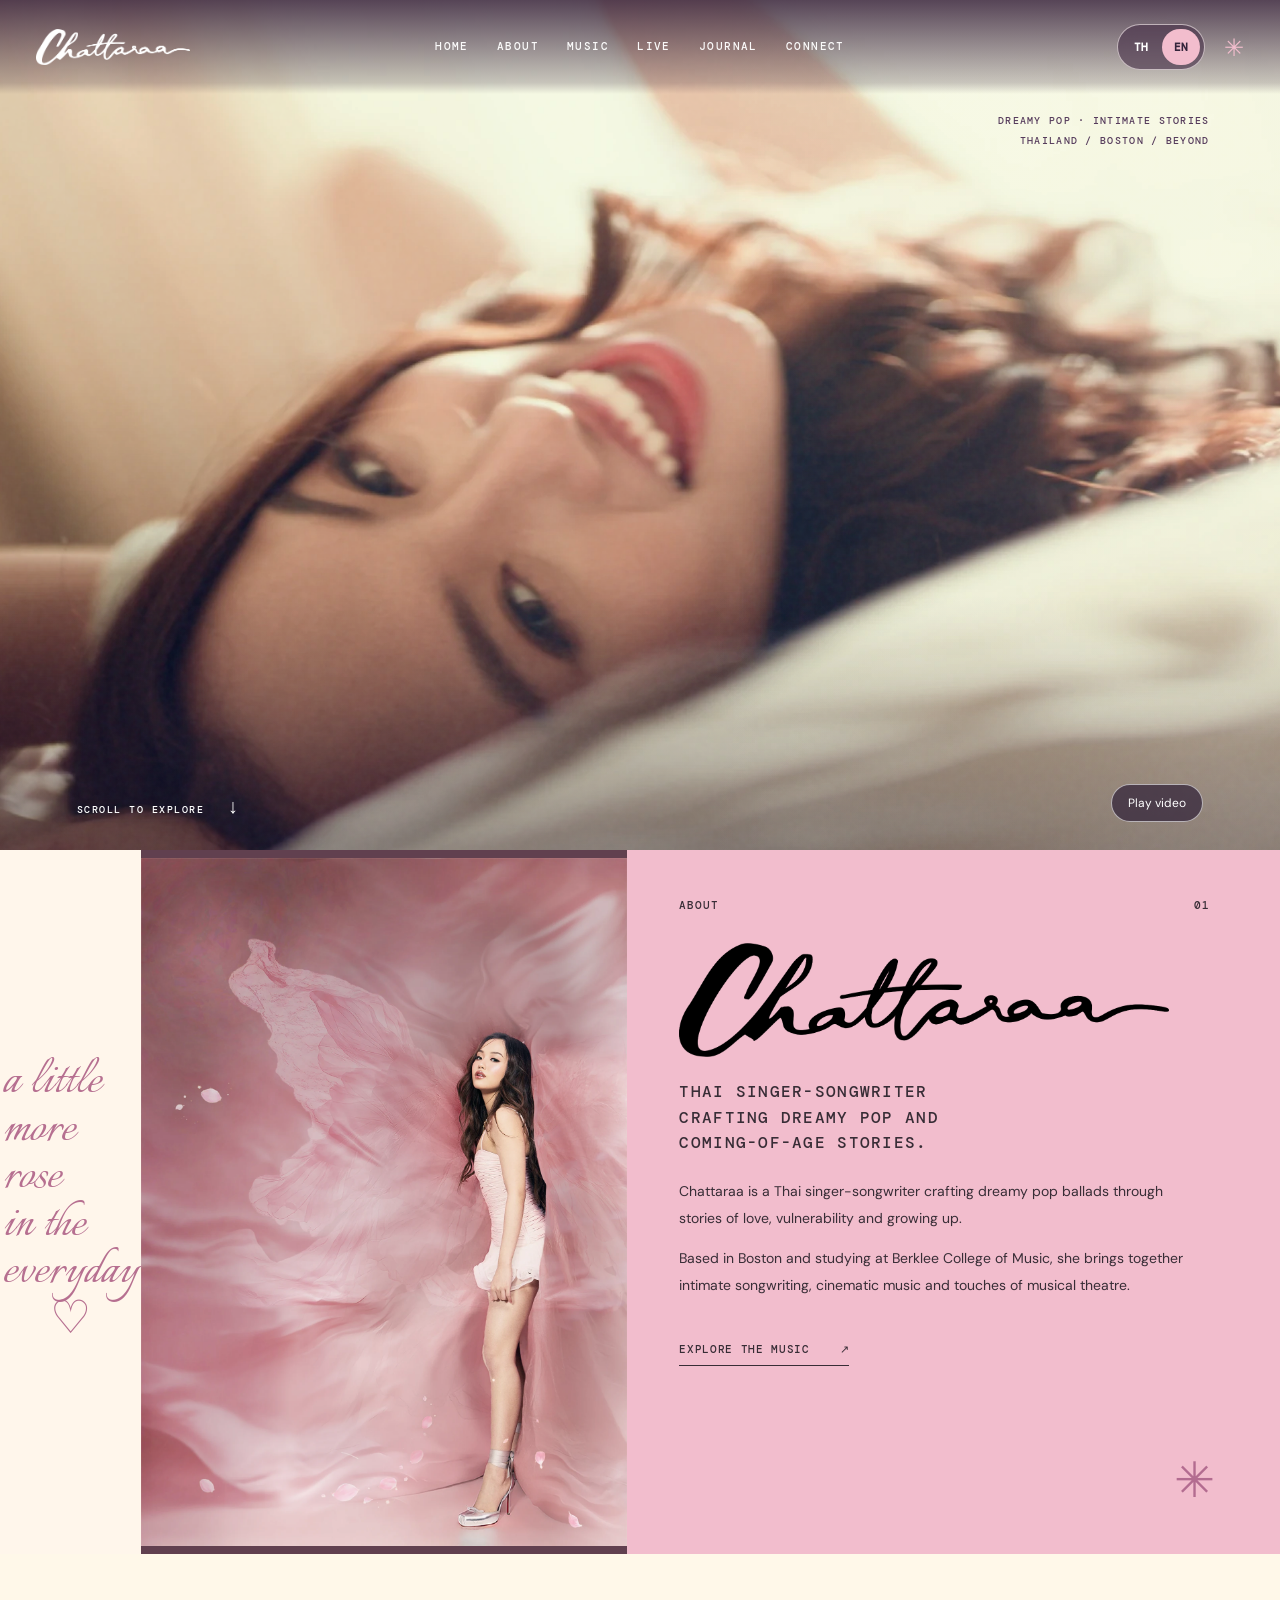
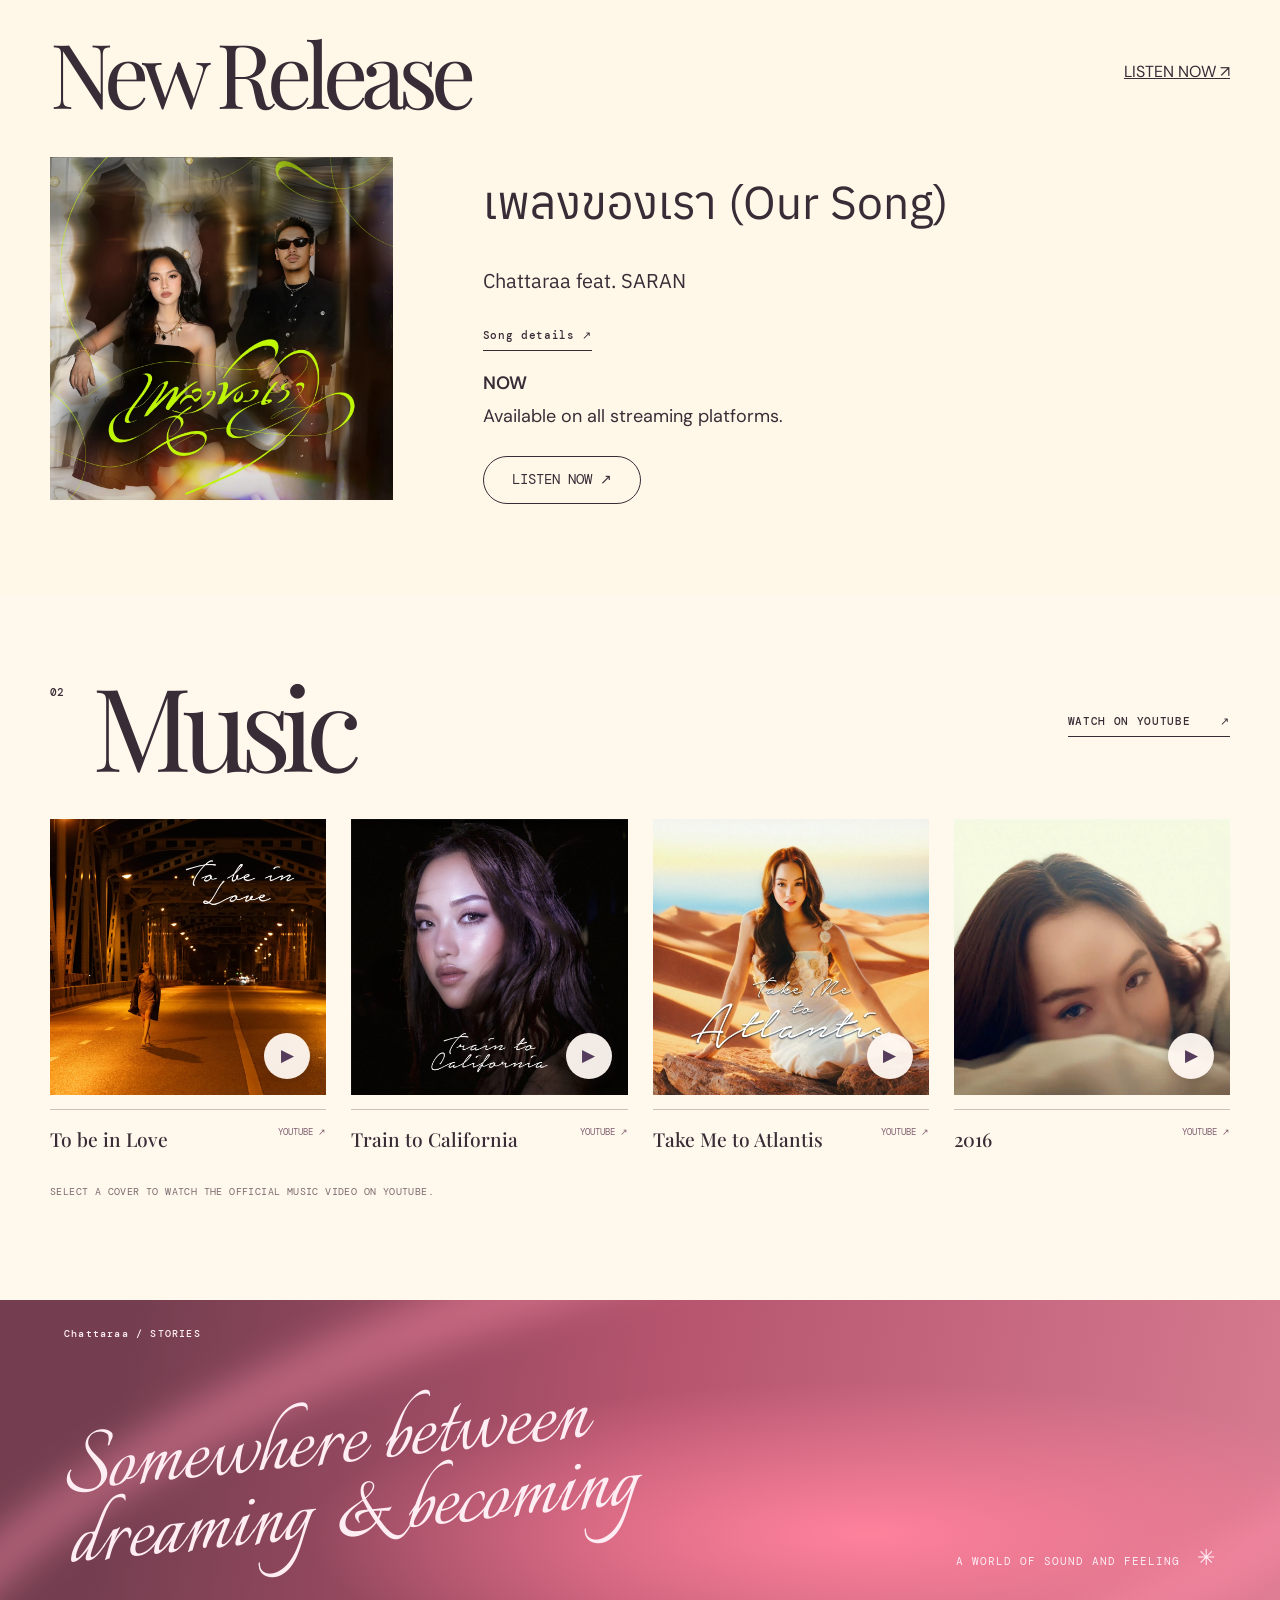
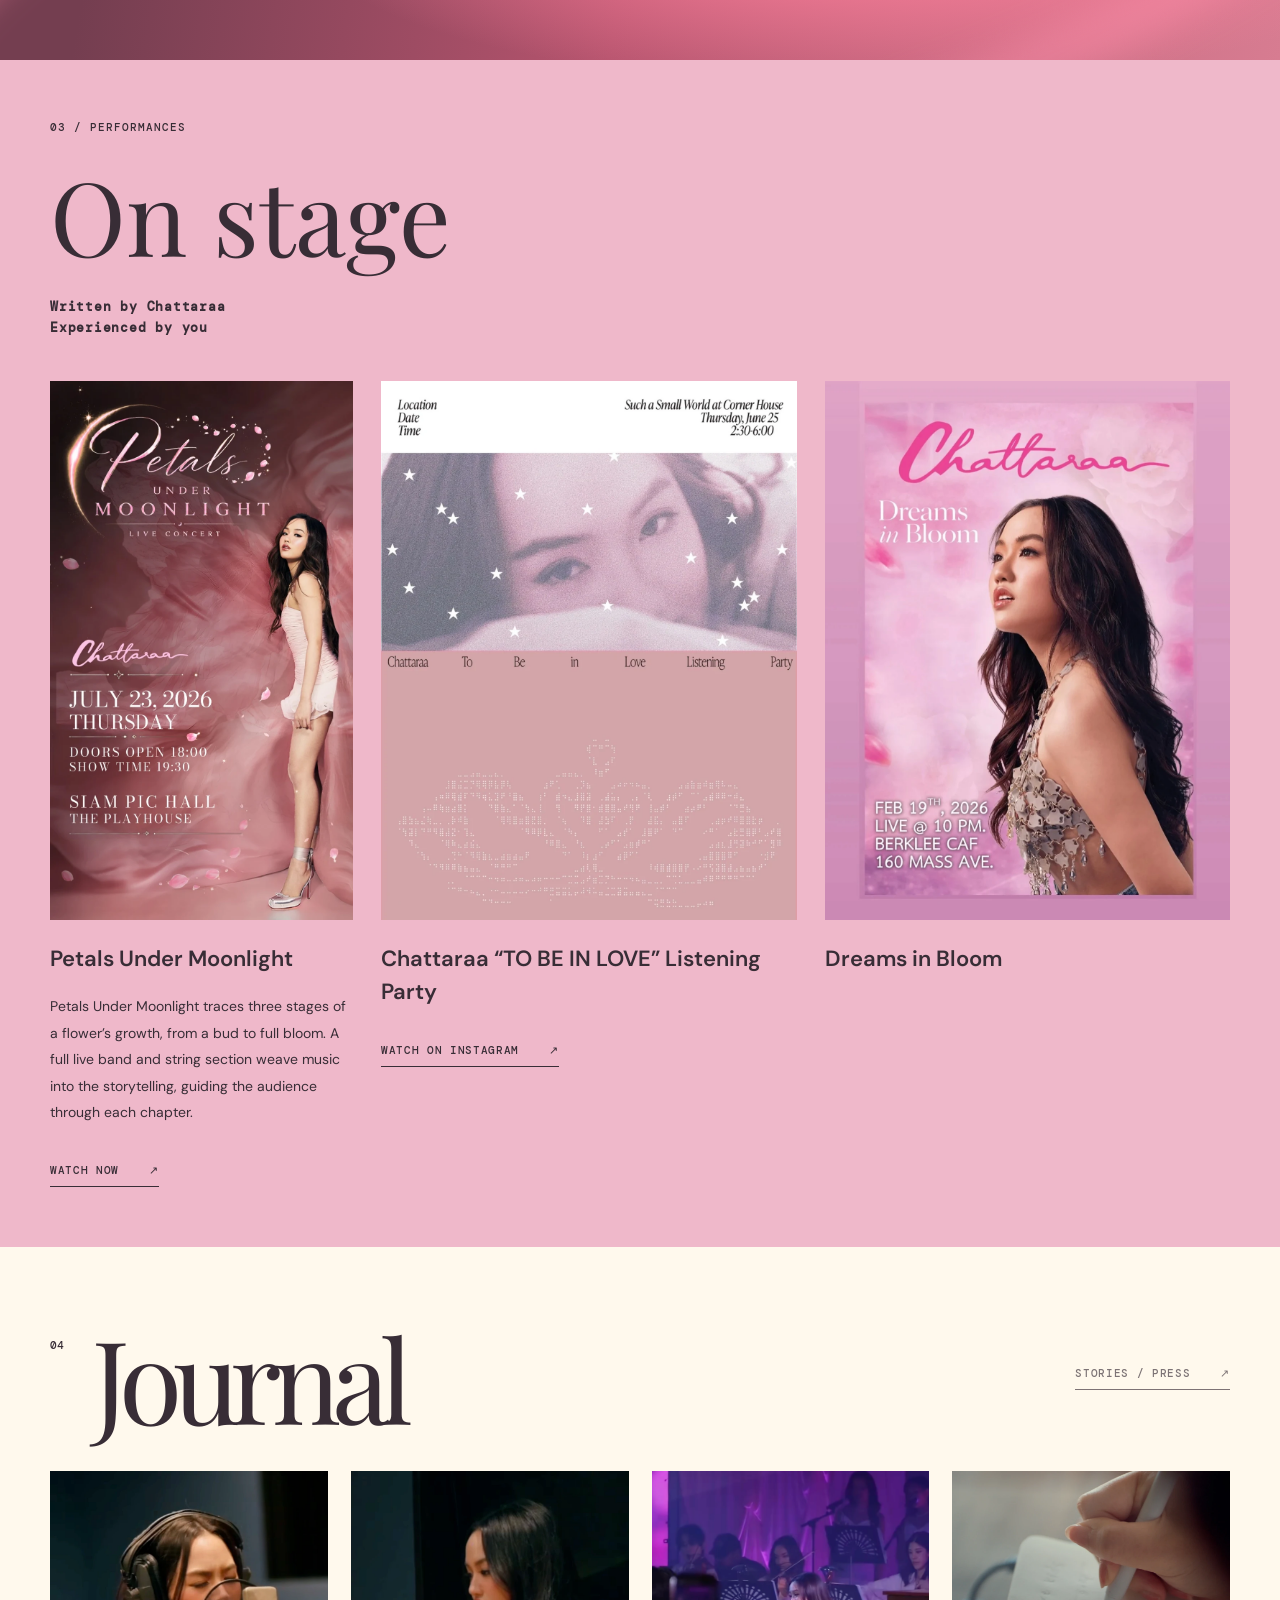
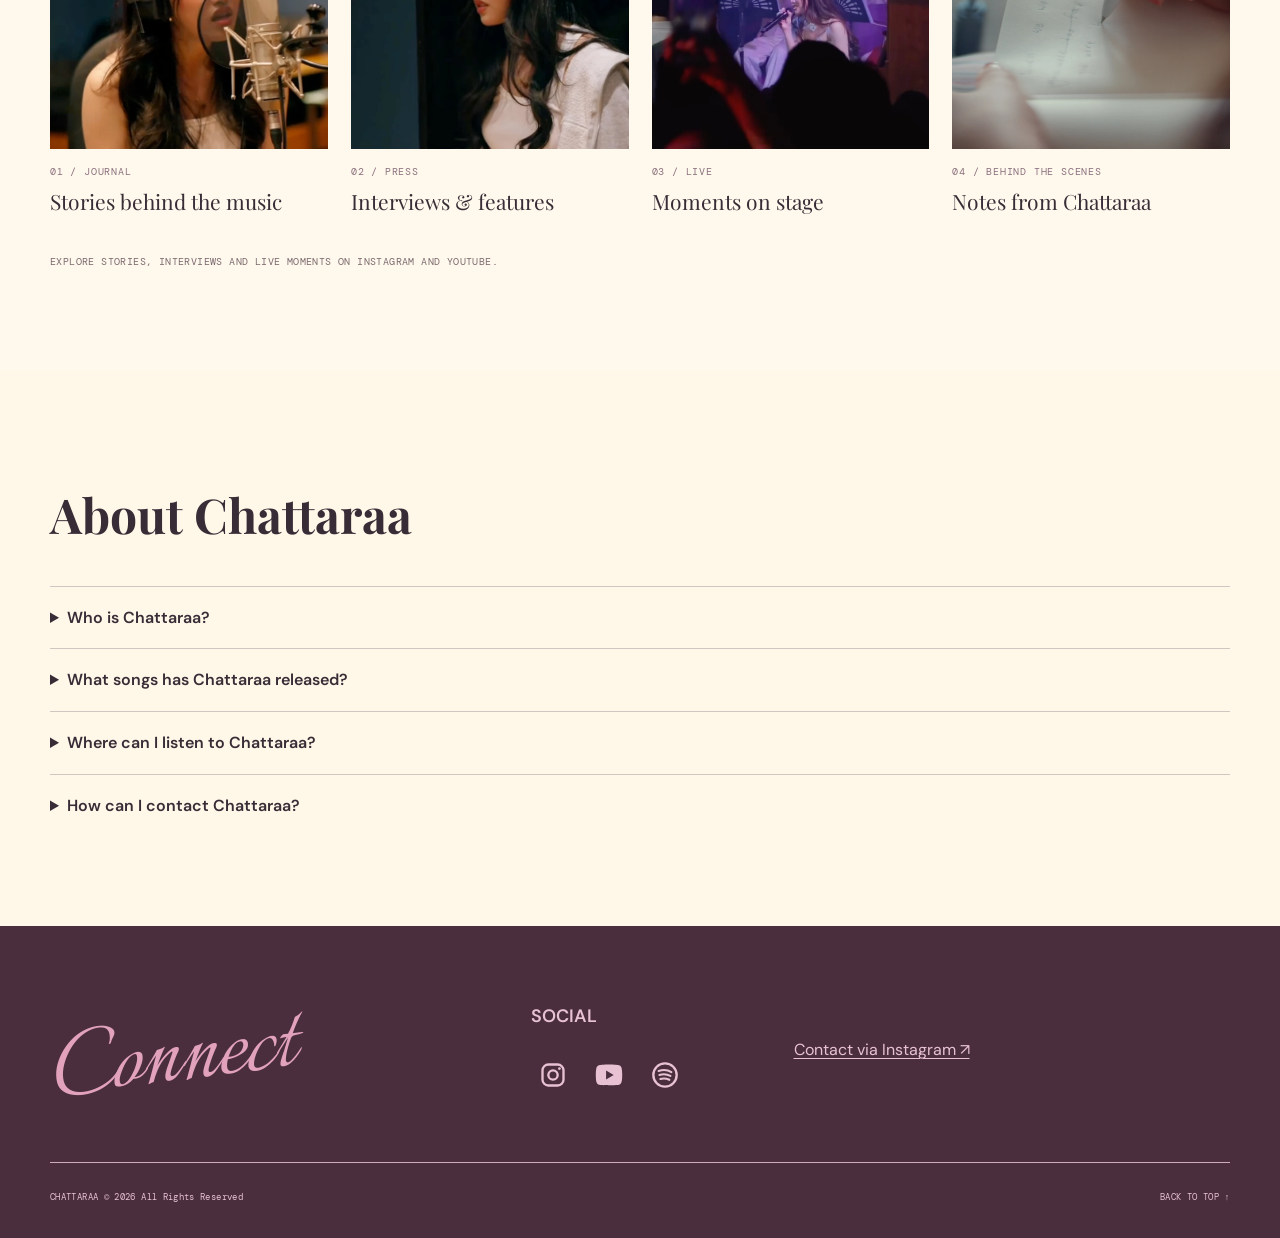
==== commit 7f969637: "Refresh About portrait CSS on EN page" ====
--- a/index.html
+++ b/index.html
@@ -11,7 +11,7 @@
 <link href="https://fonts.googleapis.com" rel="preconnect"/>
 <link crossorigin="" href="https://fonts.gstatic.com" rel="preconnect"/>
 <link href="https://fonts.googleapis.com/css2?family=Anuphan:wght@400;500;600&amp;family=DM+Mono:wght@400;500&amp;family=DM+Sans:wght@400;500;600;700&amp;family=Italianno&amp;family=Playfair+Display:ital,wght@0,400;0,500;0,600;1,400;1,500&amp;display=swap" rel="stylesheet"/>
-<link rel="stylesheet" href="/assets/v12.css?v=20261012-live-sentence"/>
+<link rel="stylesheet" href="/assets/v12.css?v=20261030-portrait-fix"/>
 <link href="https://www.chattaraa.com/" rel="canonical"/><link href="https://www.chattaraa.com/" hreflang="en" rel="alternate"/><link href="https://www.chattaraa.com/th/" hreflang="th" rel="alternate"/><link href="https://www.chattaraa.com/" hreflang="x-default" rel="alternate"/><meta content="website" property="og:type"/><meta content="CHATTARAA" property="og:site_name"/><meta content="en_US" property="og:locale"/><meta content="Chattaraa — Thai Singer-Songwriter | Official Website" property="og:title"/><meta content="Chattaraa is a Thai singer-songwriter crafting dreamy pop ballads through stories of love, vulnerability and growing up." property="og:description"/><meta content="https://www.chattaraa.com/" property="og:url"/><meta content="https://www.chattaraa.com/assets/hero-chattaraa-1920.webp" property="og:image"/><meta content="summary_large_image" name="twitter:card"/><meta name="twitter:title" content="CHATTARAA — Official Website"/><meta name="twitter:image" content="https://www.chattaraa.com/assets/hero-chattaraa-1920.webp"/><meta name="chattaraa-version" content="12"/><script type="application/ld+json">{"@context":"https://schema.org","@graph":[{"@type":"Person","@id":"https://www.chattaraa.com/#artist","name":"Chattaraa","url":"https://www.chattaraa.com/","jobTitle":"Singer-songwriter","description":"Chattaraa is a Thai singer-songwriter crafting dreamy pop, intimate ballads and coming-of-age stories.","image":"https://www.chattaraa.com/assets/portrait-chattaraa.webp","sameAs":["https://www.youtube.com/@chattaraa","https://www.instagram.com/chattwan16/","https://open.spotify.com/artist/7L1WY9iSSZenZPKcU98Fn6","https://music.apple.com/us/artist/chattaraa/1829408654"]},{"@type":"WebSite","@id":"https://www.chattaraa.com/#website","name":"Chattaraa Official Website","url":"https://www.chattaraa.com/","inLanguage":["en","th"],"publisher":{"@id":"https://www.chattaraa.com/#artist"}},{"@type":"WebPage","@id":"https://www.chattaraa.com/#webpage","url":"https://www.chattaraa.com/","name":"Chattaraa — Thai Singer-Songwriter | Official Website","inLanguage":"en","about":{"@id":"https://www.chattaraa.com/#artist"},"isPartOf":{"@id":"https://www.chattaraa.com/#website"}},{"@type":"MusicRecording","name":"To be in Love","byArtist":{"@id":"https://www.chattaraa.com/#artist"},"url":"https://youtu.be/dDhB05XkDJM"},{"@type":"MusicRecording","name":"Train to California","byArtist":{"@id":"https://www.chattaraa.com/#artist"},"url":"https://youtu.be/4gaR9DZhMm0"},{"@type":"MusicRecording","name":"Take Me to Atlantis","byArtist":{"@id":"https://www.chattaraa.com/#artist"},"url":"https://youtu.be/C6jtJ0VgAyo"},{"@type":"MusicRecording","name":"2016","byArtist":{"@id":"https://www.chattaraa.com/#artist"},"url":"https://youtu.be/xAIUsuw0jmA"},{"@type":"FAQPage","@id":"https://www.chattaraa.com/#questions","inLanguage":"en","mainEntity":[{"@type":"Question","name":"Who is Chattaraa?","acceptedAnswer":{"@type":"Answer","text":"Chattaraa is a Thai singer-songwriter crafting dreamy pop, intimate ballads and coming-of-age stories."}},{"@type":"Question","name":"What songs has Chattaraa released?","acceptedAnswer":{"@type":"Answer","text":"Chattaraa’s releases include เพลงของเรา (Our Song) feat. SARAN, released on 15 October 2026, To be in Love, Train to California, Take Me to Atlantis and 2016."}},{"@type":"Question","name":"Where can I listen to Chattaraa?","acceptedAnswer":{"@type":"Answer","text":"Listen on Spotify or watch official music videos on the Chattaraa YouTube channel using the links on this website."}},{"@type":"Question","name":"How can I contact Chattaraa?","acceptedAnswer":{"@type":"Answer","text":"Use the official Instagram link in the Connect section for contact enquiries."}}]},{"@type":"MusicRecording","@id":"https://www.chattaraa.com/music/our-song/#recording","name":"เพลงของเรา (Our Song)","datePublished":"2026-10-15","byArtist":[{"@id":"https://www.chattaraa.com/#artist"},{"@type":"Person","name":"SARAN"}],"url":"https://www.chattaraa.com/music/our-song/","sameAs":["https://youtu.be/ZJOv2LEGpvU?si=WxZj2rjFKIjc48y0"],"image":"https://www.chattaraa.com/assets/our-song-presave.webp"}]}</script><style>.artist-faq{background:#fff8e9}.artist-faq h2{font-family:var(--serif);font-size:clamp(28px,5vw,48px)}.artist-faq details{border-top:1px solid #563c5c44;padding:18px 0}.artist-faq summary{cursor:pointer;font-weight:600;line-height:1.6}.artist-faq p{max-width:800px;line-height:1.9}</style><style>.hero-video{width:100%;height:100%;object-fit:cover}.hero-video-toggle{position:absolute;z-index:8;right:6%;bottom:28px;border:1px solid #fff9;border-radius:24px;padding:10px 16px;background:#34253bbd;color:white;cursor:pointer;font:12px var(--body)}</style><style>.journal-card-link{display:block;color:inherit;text-decoration:none}.journal-card-link:focus-visible{outline:3px solid #563c5c;outline-offset:6px}.journal-card-link .journal-art{transition:filter .2s ease}.journal-card-link:hover .journal-art{filter:brightness(1.08)}.journal-card-link:hover h3{text-decoration:underline;text-underline-offset:5px}@media(prefers-reduced-motion:reduce){.journal-card-link .journal-art{transition:none}}</style><style>.journal-card .journal-photo{position:relative;padding:0;aspect-ratio:1/1;overflow:hidden;background:none}.journal-photo::before,.journal-photo::after{display:none}.journal-photo img{display:block;width:100%;height:100%;object-fit:cover}</style><style id="footer-social-icons">.connect-inner .social-links{gap:12px}.connect-inner .social-links a.social-icon{display:inline-flex;align-items:center;justify-content:center;width:44px;height:44px;min-width:44px;border:0;text-decoration:none;border-radius:8px;transition:opacity .2s}.connect-inner .social-links a.social-icon:hover{opacity:.75}.connect-inner .social-links a.social-icon:focus-visible{outline:2px solid currentColor;outline-offset:4px}.social-icon svg{display:block;width:28px;height:28px}</style>
 <style>.live-intro .live-lead{text-transform:none;font-weight:600}</style>
 <style>.performance-title{font:600 22px/1.5 var(--body);margin:0 0 22px;overflow-wrap:break-word}.performance-title a{text-decoration:none}.performance-title a:hover{text-decoration:underline;text-underline-offset:4px}</style>
--- a/assets/v12.css
+++ b/assets/v12.css
@@ -128,3 +128,9 @@
 .presave-section{background:var(--cream,#fff8ed);color:var(--ink,#352b33)}.presave-layout{display:grid;grid-template-columns:minmax(0,343.2px) 1fr;align-items:center;gap:clamp(32px,7vw,110px)}.presave-cover{display:block;max-width:343.2px}.presave-cover img{display:block;width:100%;height:auto;aspect-ratio:1;object-fit:contain}.presave-kicker{font:16px/1.6 var(--mono);letter-spacing:.14em}.presave-copy h3{font:400 clamp(31px,3.6vw,58px)/1.4 'Anuphan','Noto Sans Thai',Tahoma,sans-serif;margin:18px 0 28px}.presave-copy h3 span{font-size:.7em}.presave-button{display:inline-flex;align-items:center;min-height:48px;padding:12px 28px;border:1px solid currentColor;border-radius:28px;text-decoration:none;font:14px/1.4 var(--mono)}.presave-button:hover{background:#f2bdcd}.presave-cover:focus-visible,.presave-button:focus-visible{outline:2px solid currentColor;outline-offset:5px}@media(max-width:600px){.presave-layout{grid-template-columns:1fr;gap:24px}.presave-cover{width:78%;max-width:343.2px}.presave-copy h3{margin:12px 0 20px}.presave-section .section-heading h2{font-size:clamp(48px,13vw,76px)}}
 
 .presave-release{font:400 20px/1.8 'Anuphan','Noto Sans Thai',Tahoma,sans-serif;margin:0 0 24px;overflow-wrap:break-word}
+
+/* CHATTARAA desktop editorial portrait: show full uncropped artist */
+@media (min-width: 801px) {
+  .about-photo-slot.has-real-photo { min-height: clamp(620px, 55vw, 900px); }
+  .about-photo-slot.has-real-photo .about-photo-image { object-fit: contain; object-position: center center; }
+}
